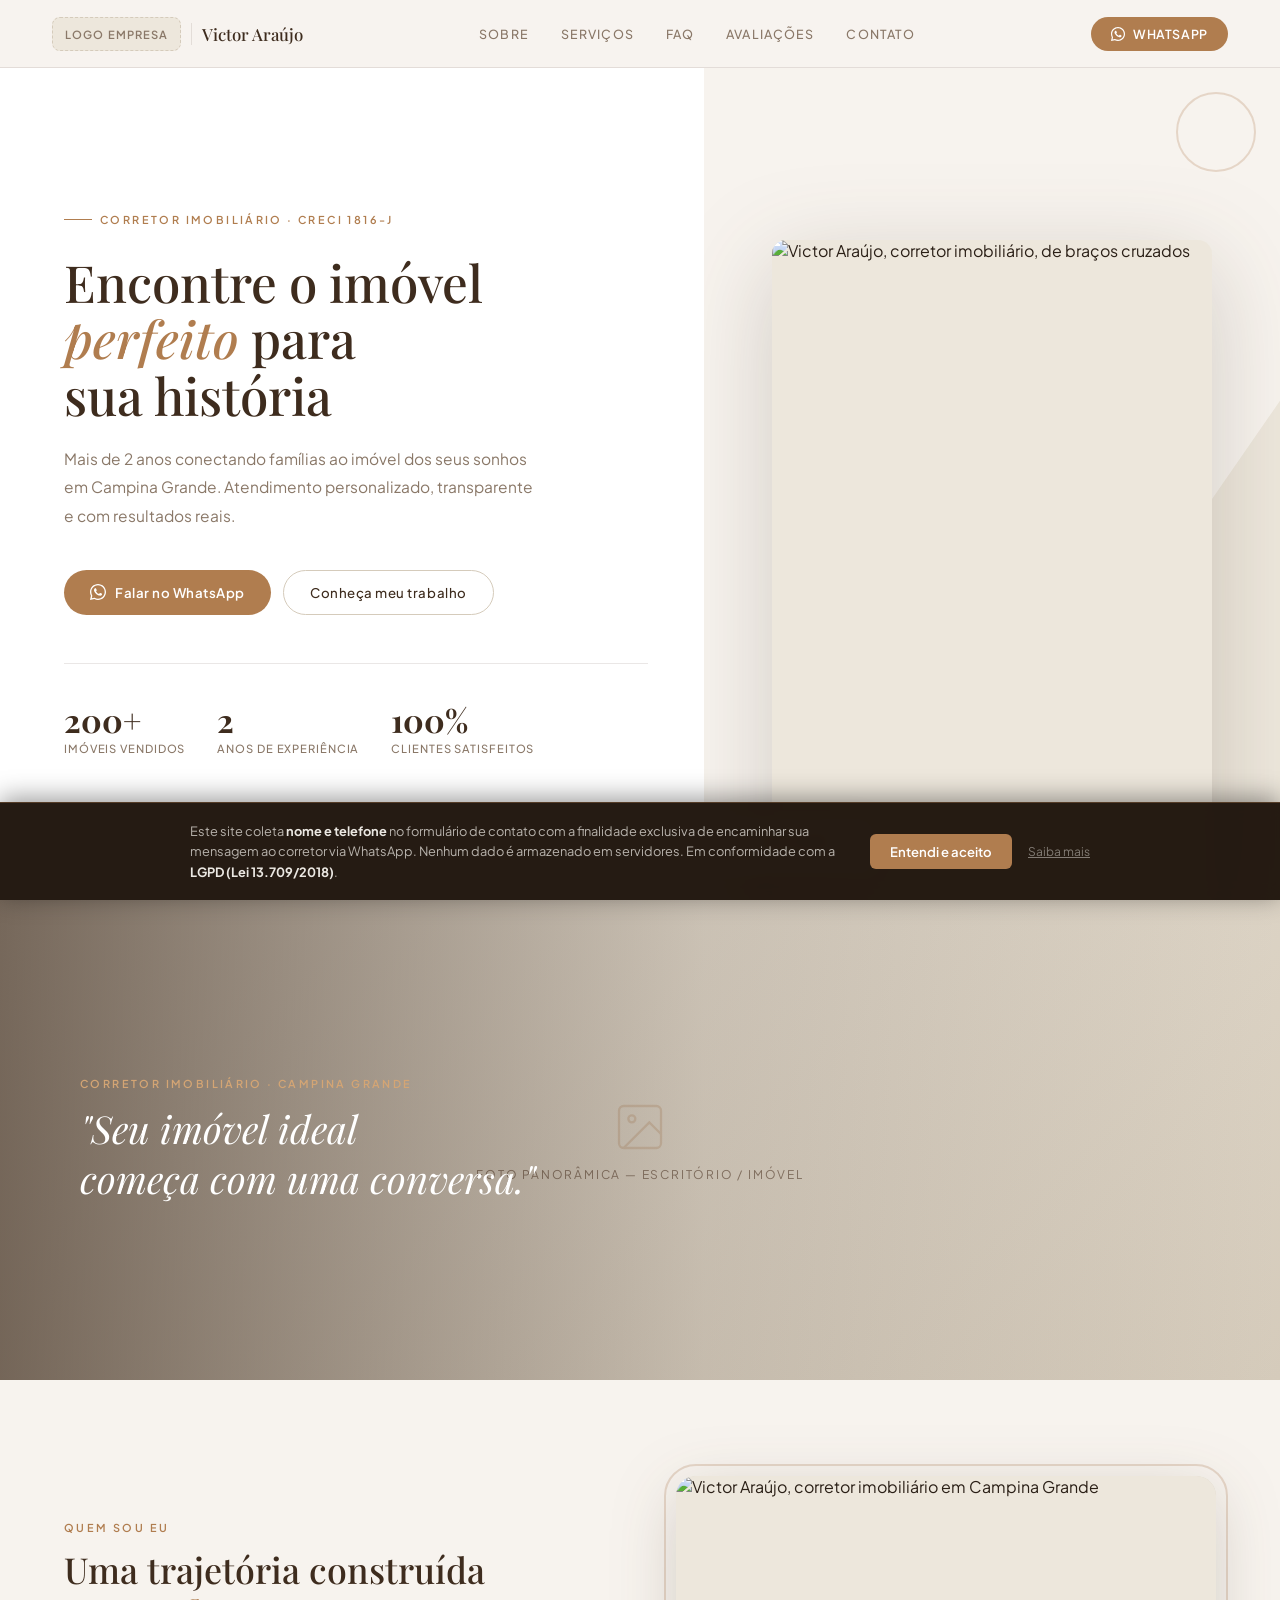
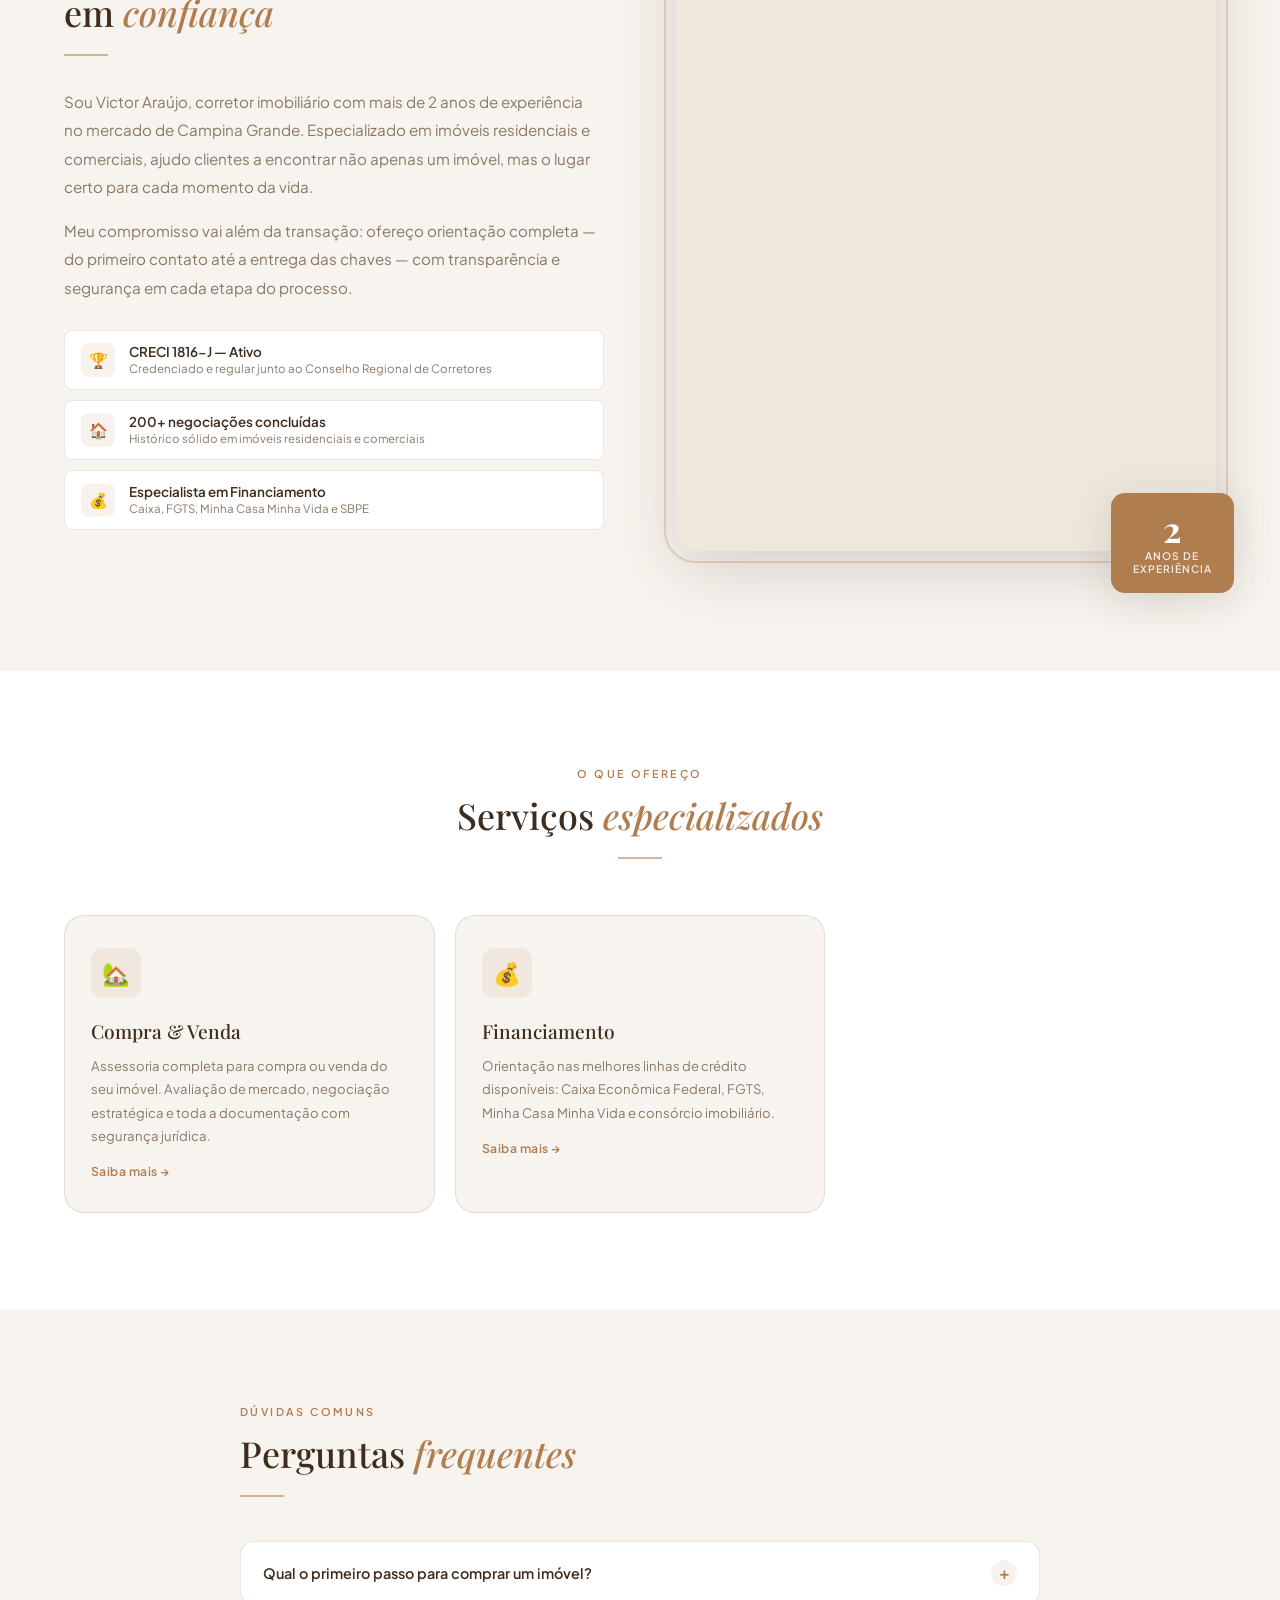
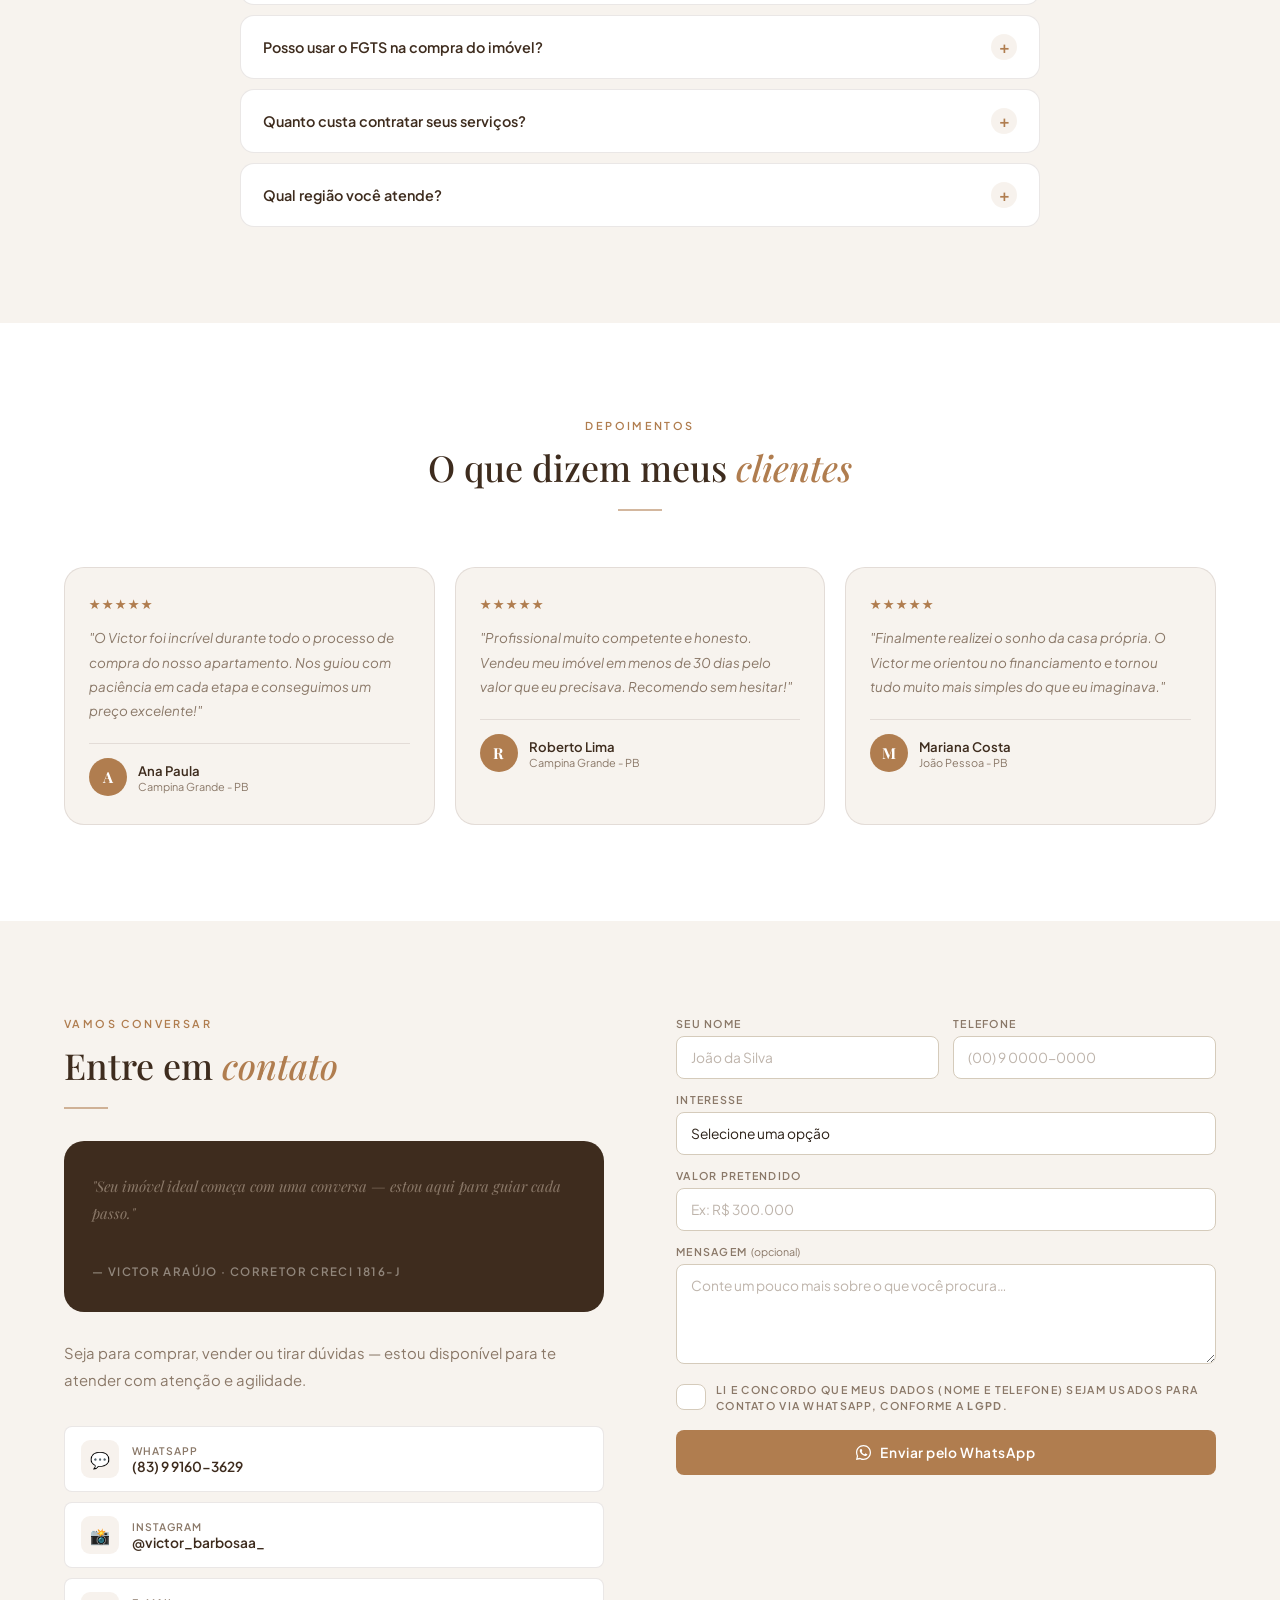
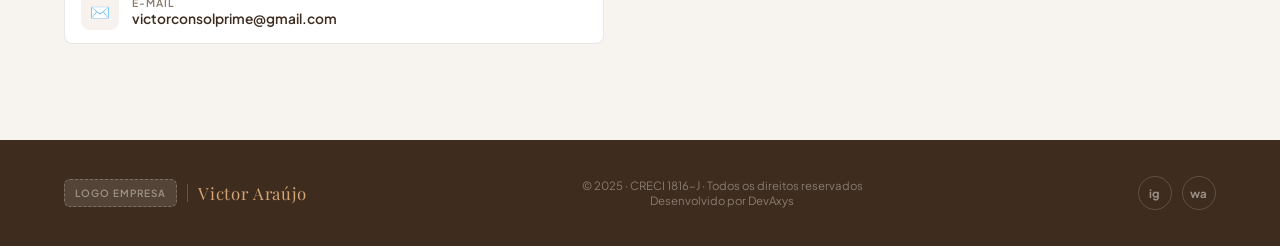
==== index.html @ 852c4cc7 "PortfolioFinal to Index Var with database created." ====
<!DOCTYPE html>
<html lang="pt-BR">


<head>
  <!-- ═══════════════════════════════════════════════════════════
       CONFIGURAÇÕES BÁSICAS DO DOCUMENTO
  ═══════════════════════════════════════════════════════════ -->

  <!-- Define o conjunto de caracteres como UTF-8 (suporte a acentos e caracteres especiais) -->
  <meta charset="UTF-8">

  <!-- Garante que o site se adapte ao tamanho da tela do dispositivo (responsividade mobile) -->
  <meta name="viewport" content="width=device-width, initial-scale=1.0">

  <!-- Compatibilidade com versões antigas do Internet Explorer -->
  <meta http-equiv="X-UA-Compatible" content="IE=edge">


  <!-- ═══════════════════════════════════════════════════════════
       SEO — METADADOS BÁSICOS
       Esses dados aparecem nos resultados de busca do Google
  ═══════════════════════════════════════════════════════════ -->

  <!-- Título da página que aparece na aba do navegador e no Google -->
  <title> Victor Araújo | Corretor Imobiliário e correspondente da CAIXA ECONÔMICA FEDERAL em Campina Grande - pb — CRECI-PB 1816-J</title>

  <!-- Descrição que aparece no Google abaixo do título — máx 160 caracteres -->
  <!-- PERSONALIZE: adapte com a cidade, especialidades e CRECI real -->
  <meta name="description" content="Victor Araújo, corretor imobiliário com anos de experiência em Campina Grande - PB. Especialista em compra, venda, e financiamento imobiliário. CRECI 1816-J. Atendimento via WhatsApp.">

  <!-- Palavras-chave secundárias (menor peso no Google moderno, mas ainda útil) -->
  <!-- PERSONALIZE: adicione o nome da cidade e especialidades reais -->
  <meta name="keywords" content="corretor imobiliário, imóveis em Campina Grande - PB, comprar imóvel, vender imóvel, financiamento imobiliário, CRECI-PB 1816-J, Victor Araújo corretor">

  <!-- Nome do autor/responsável pela página -->
  <meta name="author" content="Victor Araújo">

  <!-- Instrução para robôs de busca: indexar a página e seguir todos os links -->
  <!-- max-snippet, max-image-preview e max-video-preview permitem previews ricos no Google -->
  <meta name="robots" content="index, follow, max-snippet:-1, max-image-preview:large, max-video-preview:-1">

  <!-- Segurança: controla quais informações são enviadas no cabeçalho Referer -->
  <meta name="referrer" content="strict-origin-when-cross-origin">

  <!-- Cor da barra de endereço no Chrome Mobile (Android) -->
  <meta name="theme-color" content="#F7F3EE">

  <!-- URL canônica: evita conteúdo duplicado quando há múltiplas URLs para a mesma página -->
  <!-- PERSONALIZE: substitua pelo domínio real -->
  <link rel="canonical" href="https://victoraraujo.com.br/">


  <!-- ═══════════════════════════════════════════════════════════
       OPEN GRAPH — COMPARTILHAMENTO NO FACEBOOK / WHATSAPP
       Controla como o link aparece quando compartilhado nas redes sociais
  ═══════════════════════════════════════════════════════════ -->

  <!-- Tipo de conteúdo -->
  <meta property="og:type" content="website">
  <!-- URL oficial da página -->
  <meta property="og:url" content="https://victoraraujo.com.br/">
  <!-- Título exibido no preview de compartilhamento -->
  <meta property="og:title" content="Victor Araújo | Corretor Imobiliário — CRECI 1816-J">
  <!-- Descrição no preview de compartilhamento -->
  <meta property="og:description" content="Especialista em compra, venda e financiamento imobiliário em Campina Grande - PB. Atendimento personalizado e transparente.">
  <!-- Imagem exibida no preview — PERSONALIZE: crie uma imagem 1200×630px e suba no servidor -->
  <meta property="og:image" content="https://victoraraujo.com.br/og-image.jpg">
  <meta property="og:image:width" content="1200">
  <meta property="og:image:height" content="630">
  <!-- Idioma do conteúdo para o Facebook -->
  <meta property="og:locale" content="pt_BR">
  <!-- Nome do site (aparece no preview) -->
  <meta property="og:site_name" content="Victor Araújo Corretor">


  <!-- ═══════════════════════════════════════════════════════════
       TWITTER CARD — COMPARTILHAMENTO NO TWITTER/X
  ═══════════════════════════════════════════════════════════ -->

  <!-- summary_large_image = imagem grande no preview -->
  <meta name="twitter:card" content="summary_large_image">
  <meta name="twitter:title" content="Victor Araújo | Corretor Imobiliário">
  <meta name="twitter:description" content="Especialista em compra, venda e locação de imóveis em Campina Grande.">
  <meta name="twitter:image" content="https://victoraraujo.com.br/og-image.jpg">


  <!-- ═══════════════════════════════════════════════════════════
       SCHEMA.ORG — DADOS ESTRUTURADOS (JSON-LD)
       Permite que o Google entenda que esta é a página de um Corretor Imobiliário
       e exiba informações ricas nos resultados (estrelas, telefone, endereço)
       PERSONALIZE: atualize todos os campos com os dados reais
  ═══════════════════════════════════════════════════════════ -->
  <script type="application/ld+json">
  {
    "@context": "https://schema.org",
    "@type": "RealEstateAgent",
    "name": "Victor Araújo",
    "description": "Corretor imobiliário com anos de experiência em Campina Grande - PB, especializado em compra, venda, e financiamento.",
    "url": "https://victoraraujo.com.br",
    "telephone": "+55-83-99160-3629",
    "email": "victor@exemplo.com",
    "address": {
      "@type": "PostalAddress",
      "addressLocality": "Campina Grande",
      "addressRegion": "Paraíba",
      "addressCountry": "BR"
    },
    "sameAs": ["https://instagram.com/victoraraujo.corretor"],
    "hasCredential": {
      "@type": "EducationalOccupationalCredential",
      "credentialCategory": "license",
      "name": "CRECI 1816-J"
    },
    "aggregateRating": {
      "@type": "AggregateRating",
      "ratingValue": "4.9",
      "reviewCount": "87"
    }
  }
  </script>

  <!-- Schema de FAQ: cada pergunta/resposta pode aparecer diretamente nos resultados do Google -->
  <script type="application/ld+json">
  {
    "@context": "https://schema.org",
    "@type": "FAQPage",
    "mainEntity": [
      {
        "@type": "Question",
        "name": "Qual o primeiro passo para comprar um imóvel?",
        "acceptedAnswer": {
          "@type": "Answer",
          "text": "O primeiro passo é entender seu perfil financeiro e definir o valor que pode investir. Em seguida, agendamos uma conversa para mapear suas necessidades e iniciar a busca."
        }
      },
      {
        "@type": "Question",
        "name": "Posso usar o FGTS na compra do imóvel?",
        "acceptedAnswer": {
          "@type": "Answer",
          "text": "Sim! O FGTS pode ser usado para entrada, amortização do saldo devedor ou quitação, desde que atendidas as condições da Caixa Econômica Federal."
        }
      },
      {
        "@type": "Question",
        "name": "Quanto custa contratar um corretor de imóveis?",
        "acceptedAnswer": {
          "@type": "Answer",
          "text": "A comissão é regulamentada pelo CRECI e normalmente paga pelo vendedor. Para o comprador, a intermediação geralmente não gera custo adicional."
        }
      }
    ]
  }
  </script>


  <!-- ═══════════════════════════════════════════════════════════
       FONTES — CARREGAMENTO OTIMIZADO PARA PERFORMANCE
       Técnica: media="print" + onload evita bloquear a renderização
       (a página aparece antes mesmo da fonte terminar de carregar)
  ═══════════════════════════════════════════════════════════ -->

  <!-- Pré-conecta ao servidor do Google Fonts para reduzir latência DNS -->
  <link rel="preconnect" href="https://fonts.googleapis.com">
  <link rel="preconnect" href="https://fonts.gstatic.com" crossorigin>

  <!-- Pré-carrega o CSS das fontes (baixa em paralelo sem bloquear o render) -->
  <link rel="preload" as="style" href="https://fonts.googleapis.com/css2?family=Playfair+Display:ital,wght@0,500;0,700;1,500&family=Plus+Jakarta+Sans:wght@400;500;600&display=swap">

  <!-- Carrega a fonte de forma não-bloqueante:
       começa como media="print" (ignorada no render), e quando carrega muda para media="all" -->
  <link rel="stylesheet" href="https://fonts.googleapis.com/css2?family=Playfair+Display:ital,wght@0,500;0,700;1,500&family=Plus+Jakarta+Sans:wght@400;500;600&display=swap" media="print" onload="this.media='all'">

  <!-- Fallback para usuários sem JavaScript: carrega a fonte normalmente -->
  <noscript>
    <link rel="stylesheet" href="https://fonts.googleapis.com/css2?family=Playfair+Display:ital,wght@0,500;0,700;1,500&family=Plus+Jakarta+Sans:wght@400;500;600&display=swap">
  </noscript>

  <!-- Estilos do portfólio -->
  <link rel="stylesheet" href="Style.css">
</head>

<body>

  <!-- Link de acessibilidade invisível — aparece apenas ao navegar via teclado (Tab)
       Permite usuários com leitores de tela pular direto para o conteúdo -->
  <a class="skip-link" href="#main-content">Ir para o conteúdo principal</a>


  <!-- ══════════════════════════════════════════════════════════
       NAVEGAÇÃO PRINCIPAL FIXA
  ══════════════════════════════════════════════════════════ -->
  <nav role="navigation" aria-label="Navegação principal">

    <!-- Marca: logo da empresa + divisor + nome do corretor -->
    <div class="nav-brand">

      <!-- ── SLOT LOGO DA EMPRESA NA NAV ──
           COMO USAR: substitua o <span> abaixo por:
           <img class="nav-logo-empresa" src="logo-imobiliaria.png" alt="Nome da Imobiliária" width="120" height="34">
      -->
      <div class="nav-logo-empresa">
        <span class="nav-logo-placeholder" aria-label="Espaço para logo da imobiliária">Logo Empresa</span>
      </div>

      <!-- Divisor vertical entre logo e nome -->
      <div class="nav-divider" aria-hidden="true"></div>

      <!-- Nome do corretor na nav -->
      <span class="nav-nome" id="display-nome"></span>
    </div>

    <!-- Links de navegação (DIV em vez de nav para evitar nav aninhado — HTML inválido) -->
    <div class="nav-links" aria-label="Links de navegação">
      <a href="#sobre">Sobre</a>
      <a href="#servicos">Serviços</a>
      <a href="#faq">FAQ</a>
      <a href="#feedbacks">Avaliações</a>
      <a href="#contato">Contato</a>
    </div>

    <!-- Botão WhatsApp no canto direito
         target="_blank" abre em nova aba | rel="noopener noreferrer" previne vulnerabilidade de segurança
         PERSONALIZE: substitua o número pelo real no formato DDI+DDD+número -->
    <a href="https://wa.me/5583991603629?text=Olá%2C%20vim%20pelo%20site%20e%20gostaria%20de%20mais%20informações!"
       class="nav-cta" target="_blank" rel="noopener noreferrer"
       aria-label="Abrir WhatsApp para falar com Victor Araújo">
      <svg width="14" height="14" viewBox="0 0 24 24" fill="currentColor" aria-hidden="true">
        <path d="M17.472 14.382c-.297-.149-1.758-.867-2.03-.967-.273-.099-.471-.148-.67.15-.197.297-.767.966-.94 1.164-.173.199-.347.223-.644.075-.297-.15-1.255-.463-2.39-1.475-.883-.788-1.48-1.761-1.653-2.059-.173-.297-.018-.458.13-.606.134-.133.298-.347.446-.52.149-.174.198-.298.298-.497.099-.198.05-.371-.025-.52-.075-.149-.669-1.612-.916-2.207-.242-.579-.487-.5-.669-.51-.173-.008-.371-.01-.57-.01-.198 0-.52.074-.792.372-.272.297-1.04 1.016-1.04 2.479 0 1.462 1.065 2.875 1.213 3.074.149.198 2.096 3.2 5.077 4.487.709.306 1.262.489 1.694.625.712.227 1.36.195 1.871.118.571-.085 1.758-.719 2.006-1.413.248-.694.248-1.289.173-1.413-.074-.124-.272-.198-.57-.347z"/>
        <path d="M12 0C5.373 0 0 5.373 0 12c0 2.025.507 3.933 1.395 5.608L0 24l6.545-1.376C8.18 23.516 10.05 24 12 24c6.627 0 12-5.373 12-12S18.627 0 12 0zm0 22c-1.85 0-3.612-.478-5.153-1.32l-.37-.219-3.821.802.835-3.706-.24-.381C2.493 15.546 2 13.83 2 12 2 6.477 6.477 2 12 2s10 4.477 10 10-4.477 10-10 10z"/>
      </svg>
      WhatsApp
    </a>

    <!-- Botão hambúrguer — aria-expanded indica ao leitor de tela se o menu está aberto -->
    <button class="hamburger" onclick="toggleMenu()" aria-expanded="false" aria-controls="mobileMenu" aria-label="Abrir menu">
      <span></span>
      <span></span>
      <span></span>
    </button>
  </nav>


  <!-- ══════════════════════════════════════════════════════════
       MENU MOBILE (OVERLAY)
       role="dialog" e aria-modal informam leitores de tela que é um modal
  ══════════════════════════════════════════════════════════ -->
  <div class="mob-menu" id="mobileMenu" role="dialog" aria-modal="true" aria-label="Menu de navegação">
    <!-- Botão fechar (×) no canto superior direito -->
    <button class="mob-close" onclick="toggleMenu()" aria-label="Fechar menu">✕</button>

    <!-- Links — onclick fecha o menu ao navegar para uma seção -->
    <a href="#sobre"     onclick="toggleMenu()">Sobre</a>
    <a href="#servicos"  onclick="toggleMenu()">Serviços</a>
    <a href="#faq"       onclick="toggleMenu()">FAQ</a>
    <a href="#feedbacks" onclick="toggleMenu()">Avaliações</a>
    <a href="#contato"   onclick="toggleMenu()">Contato</a>

    <!-- CTA WhatsApp no menu mobile -->
    <a href="https://wa.me/+558399160-3629" class="btn-primary mob-cta"
       target="_blank" rel="noopener noreferrer" onclick="toggleMenu()">
      Falar no WhatsApp
    </a>
  </div>


  <!-- ══════════════════════════════════════════════════════════
       CONTEÚDO PRINCIPAL
       id="main-content" é o destino do skip-link de acessibilidade
  ══════════════════════════════════════════════════════════ -->
  <main id="main-content">


    <!-- ═══════════════════════════════════════════════════════
         HERO — PRIMEIRA DOBRA
         Primeira coisa que o visitante vê ao acessar o site
    ═══════════════════════════════════════════════════════ -->
    <section id="hero" aria-label="Apresentação">

      <!-- Coluna esquerda: conteúdo textual + CTAs + estatísticas -->
      <div class="hero-left">
        <!-- Tag de credencial acima do título -->
        <span class="hero-eyebrow" id="display-eyebrow"></span>

        <!-- H1: deve existir apenas uma vez por página — fundamental para SEO -->
        <h1 class="hero-title">
          Encontre o imóvel<br>
          <em>perfeito</em> para<br>
          sua história
        </h1>

        <!-- Descrição resumida — PERSONALIZE com a cidade real -->
        <p class="hero-desc">
          Mais de 2 anos conectando famílias ao imóvel dos seus sonhos em Campina Grande.
          Atendimento personalizado, transparente e com resultados reais.
        </p>

        <!-- Dois botões: primário (WhatsApp) e secundário (rolar para Sobre) -->
        <div class="hero-ctas">
          <!-- Botão principal: abre WhatsApp com mensagem pré-preenchida
               O texto da mensagem está URL-encoded (espaços viram %20, etc.) -->
          <a href="https://wa.me/5583991603629?text=Olá%2C%20vim%20pelo%20site%20e%20gostaria%20de%20mais%20informações!"
             class="btn-primary" target="_blank" rel="noopener noreferrer"
             aria-label="Falar com Victor Araújo pelo WhatsApp">
            <svg width="16" height="16" viewBox="0 0 24 24" fill="currentColor" aria-hidden="true">
              <path d="M17.472 14.382c-.297-.149-1.758-.867-2.03-.967-.273-.099-.471-.148-.67.15-.197.297-.767.966-.94 1.164-.173.199-.347.223-.644.075-.297-.15-1.255-.463-2.39-1.475-.883-.788-1.48-1.761-1.653-2.059-.173-.297-.018-.458.13-.606.134-.133.298-.347.446-.52.149-.174.198-.298.298-.497.099-.198.05-.371-.025-.52-.075-.149-.669-1.612-.916-2.207-.242-.579-.487-.5-.669-.51-.173-.008-.371-.01-.57-.01-.198 0-.52.074-.792.372-.272.297-1.04 1.016-1.04 2.479 0 1.462 1.065 2.875 1.213 3.074.149.198 2.096 3.2 5.077 4.487.709.306 1.262.489 1.694.625.712.227 1.36.195 1.871.118.571-.085 1.758-.719 2.006-1.413.248-.694.248-1.289.173-1.413-.074-.124-.272-.198-.57-.347z"/>
              <path d="M12 0C5.373 0 0 5.373 0 12c0 2.025.507 3.933 1.395 5.608L0 24l6.545-1.376C8.18 23.516 10.05 24 12 24c6.627 0 12-5.373 12-12S18.627 0 12 0zm0 22c-1.85 0-3.612-.478-5.153-1.32l-.37-.219-3.821.802.835-3.706-.24-.381C2.493 15.546 2 13.83 2 12 2 6.477 6.477 2 12 2s10 4.477 10 10-4.477 10-10 10z"/>
            </svg>
            Falar no WhatsApp
          </a>
          <!-- Botão secundário: ancora para a seção #sobre -->
          <a href="#sobre" class="btn-ghost">Conheça meu trabalho</a>
        </div>

        <!-- Estatísticas em destaque -->
        <div class="hero-stats" aria-label="Estatísticas">
          <div>
            <div class="stat-num">200<span aria-hidden="true">+</span></div>
            <div class="stat-lbl">Imóveis vendidos</div>
          </div>
          <div>
            <div class="stat-num">2</div>
            <div class="stat-lbl">Anos de experiência</div>
          </div>
          <div>
            <div class="stat-num">100%</div>
            <div class="stat-lbl">Clientes satisfeitos</div>
          </div>
        </div>
      </div>

      <!-- Coluna direita: foto do corretor como elemento visual
           aria-hidden pois é decorativa — conteúdo já está no texto -->
      <div class="hero-right" aria-hidden="true">
        <div class="hero-photo-wrap">
          <!-- ── FOTO 2 — PNG do corretor ──
               Substitua src pelo arquivo real (PNG fundo transparente, 600×900px)
               loading="eager" + fetchpriority="high" = carrega imediatamente (é o LCP da página) -->
          <img
            class="foto-hero"
            src="foto-corretor-hero.png"
            alt="Victor Araújo, corretor imobiliário, de braços cruzados"
            width="440" height="660"
            loading="eager"
            fetchpriority="high"
            decoding="async"
            onerror="this.style.background='var(--sand-mid)';this.removeAttribute('src')"
          >
        </div>
        <!-- Badge CRECI flutuante sobre a foto -->
        <div class="badge-creci" aria-label="CRECI ativo">
          <div class="badge-dot" aria-hidden="true"></div>
          <div>
            <div class="badge-label" id="display-badge-nome"></div>
            <div class="badge-sub" id="display-badge-creci"></div>
          </div>
        </div>
      </div>
    </section>


    <!-- ═══════════════════════════════════════════════════════
         BANNER FULL-WIDTH — FOTO 1
         Imagem panorâmica do escritório/imóvel que vai de ponta a ponta
         PERSONALIZE: substitua src pelo arquivo real (1600×480px JPG)
    ═══════════════════════════════════════════════════════ -->
    <div id="banner-full" role="img" aria-label="Ambiente de trabalho de Victor Araújo">
      <img
        class="banner-img"
        src="banner-escritorio.jpg"
        alt="Escritório e imóveis atendidos por Victor Araújo em Campina Grande"
        width="1600" height="480"
        loading="eager"
        fetchpriority="high"
        decoding="async"
        onerror="this.style.display='none'; this.parentElement.querySelector('.banner-placeholder').style.display='flex';"
      >
      <!-- Placeholder: visível quando a imagem não carrega (onerror) -->
      <div class="banner-placeholder" style="display:none;" aria-hidden="true">
        <svg width="56" height="56" viewBox="0 0 24 24" fill="none" stroke="#B07D4F" stroke-width="1">
          <rect x="3" y="3" width="18" height="18" rx="2"/>
          <circle cx="8.5" cy="8.5" r="1.5"/>
          <path d="M21 15l-5-5L5 21"/>
        </svg>
        <span>Foto panorâmica — escritório / imóvel</span>
      </div>
      <!-- Overlay com texto sobre a imagem -->
      <div class="banner-overlay" aria-hidden="true">
        <span class="banner-tag">Corretor Imobiliário · Campina Grande</span>
        <p class="banner-quote">"Seu imóvel ideal<br>começa com uma conversa."</p>
      </div>
    </div>


    <!-- ═══════════════════════════════════════════════════════
         SOBRE MIM
         aria-labelledby="sobre-titulo" associa a section ao seu H2 para leitores de tela
    ═══════════════════════════════════════════════════════ -->
    <section id="sobre" aria-labelledby="sobre-titulo">

      <!-- Coluna esquerda: texto + credenciais -->
      <div class="sobre-text fade-in">
        <span class="section-eyebrow">Quem sou eu</span>
        <h2 class="section-title" id="sobre-titulo">
          Uma trajetória construída<br>em <em>confiança</em>
        </h2>
        <div class="accent-bar" aria-hidden="true"></div>

        <!-- Texto biográfico — PERSONALIZE com cidade e especialidades reais -->
        <p>
          Sou Victor Araújo, corretor imobiliário com mais de 2 anos de experiência no mercado de Campina Grande.
          Especializado em imóveis residenciais e comerciais, ajudo clientes a encontrar não apenas um imóvel,
          mas o lugar certo para cada momento da vida.
        </p>
        <p>
          Meu compromisso vai além da transação: ofereço orientação completa — do primeiro contato até
          a entrega das chaves — com transparência e segurança em cada etapa do processo.
        </p>

        <!-- Lista de credenciais com ícone + nome + descrição -->
        <ul class="creds" aria-label="Credenciais e diferenciais">
          <li class="cred-row">
            <div class="cred-ic" aria-hidden="true">🏆</div>
            <div>
              <div class="cred-name" id="display-cred-creci"></div>
              <div class="cred-desc">Credenciado e regular junto ao Conselho Regional de Corretores</div>
            </div>
          </li>
          <li class="cred-row">
            <div class="cred-ic" aria-hidden="true">🏠</div>
            <div>
              <div class="cred-name">200+ negociações concluídas</div>
              <div class="cred-desc">Histórico sólido em imóveis residenciais e comerciais</div>
            </div>
          </li>
          <li class="cred-row">
            <div class="cred-ic" aria-hidden="true">💰</div>
            <div>
              <div class="cred-name">Especialista em Financiamento</div>
              <div class="cred-desc">Caixa, FGTS, Minha Casa Minha Vida e SBPE</div>
            </div>
          </li>
        </ul>
      </div>

      <!-- Coluna direita: foto do corretor sobre fundo decorativo -->
      <div class="sobre-visual fade-in" aria-hidden="true">
        <div class="sobre-photo-frame">
          <!-- ── FOTO 3 — PNG do corretor de braços cruzados ou apontando ──
               Substitua src pelo arquivo real (PNG fundo transparente, 600×750px)
               loading="lazy" posterga o carregamento (elemento abaixo do fold) -->
          <img
            class="foto-sobre"
            src="foto-corretor-sobre.png"
            alt="Victor Araújo, corretor imobiliário em Campina Grande"
            width="600" height="750"
            loading="lazy"
            decoding="async"
            onerror="this.style.background='var(--sand-mid)';this.removeAttribute('src')"
          >
        </div>
        <!-- Card dourado flutuante no canto inferior direito -->
        <div class="exp-card" aria-label="2 anos de experiência">
          <div class="exp-num">2</div>
          <div class="exp-lbl">anos de<br>experiência</div>
        </div>
      </div>
    </section>


    <!-- ═══════════════════════════════════════════════════════
         SERVIÇOS
    ═══════════════════════════════════════════════════════ -->
    <section id="servicos" aria-labelledby="servicos-titulo">
      <div class="section-header fade-in">
        <span class="section-eyebrow">O que ofereço</span>
        <h2 class="section-title" id="servicos-titulo">Serviços <em>especializados</em></h2>
        <div class="accent-bar"></div>
      </div>

      <!-- article é o elemento semântico correto para conteúdo autônomo como um card -->
      <div class="services-grid">
        <article class="service-card fade-in">
          <div class="svc-icon" aria-hidden="true">🏡</div>
          <h3 class="svc-name">Compra &amp; Venda</h3><!-- &amp; é o escape correto para & em HTML -->
          <p class="svc-desc">Assessoria completa para compra ou venda do seu imóvel. Avaliação de mercado, negociação estratégica e toda a documentação com segurança jurídica.</p>
          <a href="#contato" class="svc-link" aria-label="Saiba mais sobre compra e venda de imóveis">Saiba mais →</a>
        </article>
        <article class="service-card fade-in">
          <div class="svc-icon" aria-hidden="true">💰</div>
          <h3 class="svc-name">Financiamento</h3>
          <p class="svc-desc">Orientação nas melhores linhas de crédito disponíveis: Caixa Econômica Federal, FGTS, Minha Casa Minha Vida e consórcio imobiliário.</p>
          <a href="#contato" class="svc-link" aria-label="Saiba mais sobre financiamento imobiliário">Saiba mais →</a>
        </article>
      </div>
    </section>


    <!-- ═══════════════════════════════════════════════════════
         FAQ — PERGUNTAS FREQUENTES
         As perguntas também estão no Schema.org JSON-LD no <head>
         para aparecerem diretamente nos resultados do Google
    ═══════════════════════════════════════════════════════ -->
    <section id="faq" aria-labelledby="faq-titulo">
      <div class="faq-inner">
        <div class="fade-in" style="margin-bottom:44px;">
          <span class="section-eyebrow">Dúvidas comuns</span>
          <h2 class="section-title" id="faq-titulo">Perguntas <em>frequentes</em></h2>
          <div class="accent-bar"></div>
        </div>

        <div class="faq-list fade-in" role="list">

          <!-- Cada item FAQ: botão clicável (pergunta) + div oculta (resposta)
               onclick passa o elemento pai para toggleFaq() no JS -->
          <div class="faq-item" role="listitem">
            <button class="faq-q" onclick="toggleFaq(this.parentElement)" aria-expanded="false">
              Qual o primeiro passo para comprar um imóvel?
              <span class="faq-icon" aria-hidden="true">+</span>
            </button>
            <div class="faq-a" role="region">
              O primeiro passo é entender seu perfil financeiro e definir o valor que pode investir.
              Em seguida, agendamos uma conversa para mapear suas necessidades e iniciar a busca pelo imóvel ideal.
            </div>
          </div>

          <div class="faq-item" role="listitem">
            <button class="faq-q" onclick="toggleFaq(this.parentElement)" aria-expanded="false">
              Posso usar o FGTS na compra do imóvel?
              <span class="faq-icon" aria-hidden="true">+</span>
            </button>
            <div class="faq-a" role="region">
              Sim! O FGTS pode ser utilizado para entrada, amortizar o saldo devedor ou quitar o financiamento,
              desde que atendidas as condições da Caixa Econômica Federal. Oriento você em cada etapa desse processo.
            </div>
          </div>

          <div class="faq-item" role="listitem">
            <button class="faq-q" onclick="toggleFaq(this.parentElement)" aria-expanded="false">
              Quanto custa contratar seus serviços?
              <span class="faq-icon" aria-hidden="true">+</span>
            </button>
            <div class="faq-a" role="region">
              A comissão do corretor é regulamentada pelo CRECI e normalmente é paga pelo vendedor.
              Para o comprador, o serviço de intermediação geralmente não gera custo adicional.
            </div>
          </div>

          <div class="faq-item" role="listitem">
            <button class="faq-q" onclick="toggleFaq(this.parentElement)" aria-expanded="false">
              Qual região você atende?
              <span class="faq-icon" aria-hidden="true">+</span>
            </button>
            <div class="faq-a" role="region">
              Atuo principalmente em Campina Grande e região. Entre em contato e me conte onde está
              buscando seu imóvel — será um prazer te orientar!
            </div>
          </div>

        </div>
      </div>
    </section>


    <!-- ═══════════════════════════════════════════════════════
         FEEDBACKS / DEPOIMENTOS
    ═══════════════════════════════════════════════════════ -->
    <section id="feedbacks" aria-labelledby="feedbacks-titulo">
      <div class="section-header fade-in">
        <span class="section-eyebrow">Depoimentos</span>
        <h2 class="section-title" id="feedbacks-titulo">O que dizem meus <em>clientes</em></h2>
        <div class="accent-bar"></div>
      </div>

      <div class="testimonials" aria-label="Avaliações de clientes">
        <!-- blockquote é o elemento semântico correto para citações -->
        <article class="t-card fade-in">
          <div class="t-stars" aria-label="5 estrelas">★★★★★</div>
          <blockquote class="t-text">"O Victor foi incrível durante todo o processo de compra do nosso apartamento. Nos guiou com paciência em cada etapa e conseguimos um preço excelente!"</blockquote>
          <div class="t-author">
            <div class="t-avatar" aria-hidden="true">A</div><!-- inicial do nome -->
            <div><div class="t-name">Ana Paula</div><div class="t-loc">Campina Grande - PB</div></div>
          </div>
        </article>

        <article class="t-card fade-in">
          <div class="t-stars" aria-label="5 estrelas">★★★★★</div>
          <blockquote class="t-text">"Profissional muito competente e honesto. Vendeu meu imóvel em menos de 30 dias pelo valor que eu precisava. Recomendo sem hesitar!"</blockquote>
          <div class="t-author">
            <div class="t-avatar" aria-hidden="true">R</div>
            <div><div class="t-name">Roberto Lima</div><div class="t-loc">Campina Grande - PB</div></div>
          </div>
        </article>

        <article class="t-card fade-in">
          <div class="t-stars" aria-label="5 estrelas">★★★★★</div>
          <blockquote class="t-text">"Finalmente realizei o sonho da casa própria. O Victor me orientou no financiamento e tornou tudo muito mais simples do que eu imaginava."</blockquote>
          <div class="t-author">
            <div class="t-avatar" aria-hidden="true">M</div>
            <div><div class="t-name">Mariana Costa</div><div class="t-loc">João Pessoa - PB</div></div>
          </div>
        </article>
      </div>
    </section>


    <!-- ═══════════════════════════════════════════════════════
         CONTATO
         Grid de 2 colunas:
         - Esquerda: citação + canais diretos (WhatsApp, Instagram, E-mail)
         - Direita: formulário que monta mensagem e redireciona para o WhatsApp
    ═══════════════════════════════════════════════════════ -->
    <section id="contato" aria-labelledby="contato-titulo">
      <div class="contato-grid">

        <!-- Coluna esquerda: info e canais -->
        <div class="contact-info">
          <span class="section-eyebrow">Vamos conversar</span>
          <h2 class="section-title" id="contato-titulo">Entre em <em>contato</em></h2>
          <div class="accent-bar"></div>

          <!-- Card escuro com citação -->
          <div class="contact-callout" aria-hidden="true">
            <p class="contact-callout-quote">"Seu imóvel ideal começa com uma conversa — estou aqui para guiar cada passo."</p>
            <span class="contact-callout-name" id="display-callout-nome"></span>
          </div>

          <p>Seja para comprar, vender ou tirar dúvidas — estou disponível para te atender com atenção e agilidade.</p>

          <!-- Canais de contato como DIV (não nav) para evitar conflito com a nav principal -->
          <div class="channels" aria-label="Canais de contato">

            <!-- PERSONALIZE: substitua o número pelo real no formato DDI+DDD+número -->
            <a href="https://wa.me/5583991603629?text=Olá%2C%20vim%20pelo%20site!" class="ch-item"
               target="_blank" rel="noopener noreferrer" aria-label="Falar pelo WhatsApp">
              <div class="ch-ic" aria-hidden="true">💬</div>
              <div>
                <div class="ch-lbl">WhatsApp</div>
                <div class="ch-val" id="display-tel"></div>
              </div>
            </a>

            <a id="link-instagram" class="ch-item"
               target="_blank" rel="noopener noreferrer" aria-label="Ver perfil no Instagram">
              <div class="ch-ic" aria-hidden="true">📸</div>
              <div>
                <div class="ch-lbl">Instagram</div>
                <div class="ch-val" id="display-ig"></div>
              </div>
            </a>

            <a id="link-email" class="ch-item" aria-label="Enviar e-mail">
              <div class="ch-ic" aria-hidden="true">✉️</div>
              <div>
                <div class="ch-lbl">E-mail</div>
                <div class="ch-val" id="display-email"></div>
              </div>
            </a>
          </div>
        </div>

        <!-- Coluna direita: formulário de contato
             Ao enviar, os dados são montados em uma mensagem e enviados pelo WhatsApp
             (não usa backend — tudo é feito no JS via link wa.me) -->
        <div class="form" role="form" aria-label="Formulário de contato">

          <!-- Linha com dois campos lado a lado: nome + telefone -->
          <div class="form-row">
            <div class="fg">
              <!-- for="f-nome" conecta o label ao input (clique no label foca o campo) -->
              <label for="f-nome">Seu nome</label>
              <!-- autocomplete="name" ajuda o navegador a preencher automaticamente -->
              <input id="f-nome" type="text" name="nome" placeholder="João da Silva" autocomplete="name" required>
            </div>
            <div class="fg">
              <label for="f-tel">Telefone</label>
              <!-- type="tel" exibe teclado numérico no mobile -->
              <input id="f-tel" type="tel" name="telefone" placeholder="(00) 9 0000-0000" autocomplete="tel" required>
            </div>
          </div>

          <!-- Select de tipo de interesse -->
          <div class="fg">
            <label for="f-interesse">Interesse</label>
            <select id="f-interesse" name="interesse" required>
              <option value="" disabled selected>Selecione uma opção</option>
              <option value="comprar">Comprar imóvel</option>
              <option value="vender">Vender imóvel</option>
              <option value="financiamento">Financiamento</option>
              <option value="outro">Outro</option>
            </select>
          </div>

          <!-- Campo de valor pretendido -->
          <div class="fg">
            <label for="f-valor">Valor pretendido</label>
            <!-- inputmode="numeric" abre teclado numérico sem mudar o comportamento do campo -->
            <input id="f-valor" type="text" name="valor" placeholder="Ex: R$ 300.000" inputmode="numeric">
          </div>

          <!-- Textarea de mensagem (campo opcional) -->
          <div class="fg">
            <label for="f-msg">
              Mensagem
              <span style="font-weight:400;text-transform:none;letter-spacing:0;">(opcional)</span>
            </label>
            <textarea id="f-msg" name="mensagem" placeholder="Conte um pouco mais sobre o que você procura…"></textarea>
          </div>

          <!-- Consentimento LGPD — obrigatório antes do envio -->
          <div class="fg lgpd-check-wrap">
            <label class="lgpd-check-label">
              <input type="checkbox" id="f-lgpd" name="lgpd">
              <span>Li e concordo que meus dados (nome e telefone) sejam usados para contato via WhatsApp, conforme a <strong>LGPD</strong>.</span>
            </label>
          </div>

          <!-- Botão de envio: chama sendWhatsApp() no JS
               type="button" evita comportamento padrão de submit de form -->
          <button class="btn-primary btn-submit" type="button" onclick="sendWhatsApp()"
                  aria-label="Enviar dados pelo WhatsApp">
            <svg width="15" height="15" viewBox="0 0 24 24" fill="currentColor" aria-hidden="true">
              <path d="M17.472 14.382c-.297-.149-1.758-.867-2.03-.967-.273-.099-.471-.148-.67.15-.197.297-.767.966-.94 1.164-.173.199-.347.223-.644.075-.297-.15-1.255-.463-2.39-1.475-.883-.788-1.48-1.761-1.653-2.059-.173-.297-.018-.458.13-.606.134-.133.298-.347.446-.52.149-.174.198-.298.298-.497.099-.198.05-.371-.025-.52-.075-.149-.669-1.612-.916-2.207-.242-.579-.487-.5-.669-.51-.173-.008-.371-.01-.57-.01-.198 0-.52.074-.792.372-.272.297-1.04 1.016-1.04 2.479 0 1.462 1.065 2.875 1.213 3.074.149.198 2.096 3.2 5.077 4.487.709.306 1.262.489 1.694.625.712.227 1.36.195 1.871.118.571-.085 1.758-.719 2.006-1.413.248-.694.248-1.289.173-1.413-.074-.124-.272-.198-.57-.347z"/>
              <path d="M12 0C5.373 0 0 5.373 0 12c0 2.025.507 3.933 1.395 5.608L0 24l6.545-1.376C8.18 23.516 10.05 24 12 24c6.627 0 12-5.373 12-12S18.627 0 12 0zm0 22c-1.85 0-3.612-.478-5.153-1.32l-.37-.219-3.821.802.835-3.706-.24-.381C2.493 15.546 2 13.83 2 12 2 6.477 6.477 2 12 2s10 4.477 10 10-4.477 10-10 10z"/>
            </svg>
            Enviar pelo WhatsApp
          </button>
        </div>

      </div><!-- /contato-grid -->
    </section>

  </main>


  <!-- ══════════════════════════════════════════════════════════
       RODAPÉ
       role="contentinfo" é o landmark ARIA semântico para rodapé
  ══════════════════════════════════════════════════════════ -->
  <footer role="contentinfo">
    <div class="footer-brand">
      <!-- ── SLOT LOGO DA EMPRESA NO FOOTER ──
           COMO USAR: substitua o <span> por:
           <img class="footer-logo-slot" src="logo-white.png" alt="Imobiliária" height="28"> -->
      <span class="footer-logo-slot" aria-label="Espaço para logo">Logo Empresa</span>
      <div class="footer-div" aria-hidden="true"></div>
      <span class="footer-name" id="display-footer-nome"></span>
    </div>

    <!-- Copyright — PERSONALIZE: atualize o ano conforme necessário -->
    <div>
      <p class="footer-copy" id="display-footer-creci"></p>
      <p class="footer-copy" style="text-align:center;">Desenvolvido por <a href="https://www.instagram.com/dev_axys" target="_blank" rel="noopener noreferrer">DevAxys</a></p>
    </div>

    <!-- Links para redes sociais -->
    <div class="footer-social" aria-label="Redes sociais">
      <!-- PERSONALIZE: substitua pelos perfis reais -->
      <a href="https://instagram.com/victor_barbosaa_" class="soc"
         target="_blank" rel="noopener noreferrer" aria-label="Instagram de Victor Araújo">ig</a>
      <a href="https://wa.me/5583991603629" class="soc"
         target="_blank" rel="noopener noreferrer" aria-label="WhatsApp de Victor Araújo">wa</a>
    </div>
  </footer>

  <!-- ══ BANNER LGPD / PRIVACIDADE ══════════════════════════════
       Exibido na primeira visita. Consent salvo em localStorage.
  ═══════════════════════════════════════════════════════════ -->
  <div id="lgpd-banner" class="lgpd-banner" role="dialog" aria-label="Aviso de privacidade" hidden>
    <div class="lgpd-content">
      <p class="lgpd-text">
        Este site coleta <strong>nome e telefone</strong> no formulário de contato com a finalidade
        exclusiva de encaminhar sua mensagem ao corretor via WhatsApp. Nenhum dado é armazenado em
        servidores. Em conformidade com a <strong>LGPD (Lei 13.709/2018)</strong>.
      </p>
      <div class="lgpd-actions">
        <button class="lgpd-accept" onclick="aceitarLGPD()" aria-label="Aceitar e fechar aviso">Entendi e aceito</button>
        <a href="https://www.gov.br/anpd/pt-br" target="_blank" rel="noopener noreferrer" class="lgpd-link">Saiba mais</a>
      </div>
    </div>
  </div>

  <!-- Scripts do portfólio -->
  <script src="Scripts.js"></script>
</body>
</html>
---- Style.css ----
/* ════════════════════════════════════════════════════════════
       VARIÁVEIS CSS GLOBAIS (:root)
       Paleta de cores, sombras e border-radius do site.
       Para mudar uma cor, basta alterar aqui — reflete em todo o site.
    ════════════════════════════════════════════════════════════ */
    :root {
      /* Tons de areia/bege — fundo principal e superfícies */
      --sand:       #F7F3EE; /* fundo mais claro (background geral) */
      --sand-mid:   #EDE7DC; /* fundo médio (seções alternadas) */
      --sand-dark:  #D5CBBB; /* bordas, divisores e inputs */

      /* Marrom — texto e elementos estruturais */
      --brown:      #3E2C1E; /* marrom escuro (títulos, footer, botão hover) */
      --brown-mid:  #6B5040; /* marrom médio (reservado para uso futuro) */

      /* Dourado/terracota — cor de acento (botões, destaques, ícones) */
      --accent:     #B07D4F; /* dourado principal */
      --accent-lt:  #D4A574; /* dourado claro (hover, texto sobre fundos escuros) */

      /* Utilitários */
      --white:      #FFFFFF;
      --text:       #2A1F16; /* cor principal de texto corrido */
      --muted:      #8A7868; /* texto secundário, placeholders, descrições */
      --border:     rgba(62,44,30,.11); /* borda sutil para cards e divisores */

      /* Sombras padronizadas */
      --shadow-sm:  0 2px 16px rgba(62,44,30,.08);  /* sombra leve (hover de cards) */
      --shadow-md:  0 8px 40px rgba(62,44,30,.13);  /* sombra média (elementos flutuantes) */

      /* Border-radius padronizados */
      --r-sm:  8px;  /* pequeno — inputs, badges, botões menores */
      --r-md: 14px;  /* médio — cards, modais, callouts */
      --r-lg: 20px;  /* grande — frames de foto, cards de serviço */
    }


    /* ════════════════════════════════════════════════════════════
       RESET E ESTILOS BASE
       Remove margens/paddings padrão do navegador e define comportamentos globais
    ════════════════════════════════════════════════════════════ */

    /* box-sizing: border-box — padding e border não aumentam o tamanho total do elemento */
    *, *::before, *::after { box-sizing: border-box; margin: 0; padding: 0; }

    /* scroll-behavior: smooth — rolagem suave ao clicar em âncoras (#sobre, #contato etc.)
       overflow-x: hidden — impede scroll horizontal indesejado
       font-size: 16px — base para cálculos rem */
    html { scroll-behavior: smooth; font-size: 16px; overflow-x: hidden; }

    body {
      font-family: 'Plus Jakarta Sans', sans-serif; /* fonte principal do site */
      background: var(--sand);  /* fundo bege claro */
      color: var(--text);       /* texto marrom escuro */
      -webkit-font-smoothing: antialiased; /* suaviza fontes no macOS/iOS */
    }

    /* Imagens nunca ultrapassam o container | height: auto evita distorção */
    img { display: block; max-width: 100%; height: auto; }

    /* Remove sublinhado e herda cor do pai em todos os links */
    a { color: inherit; text-decoration: none; }

    /* Remove bolinhas de listas não-ordenadas */
    ul { list-style: none; }

    /* Botões herdam a fonte do body (por padrão navegadores usam fonte do sistema) */
    button { font-family: inherit; cursor: pointer; }


    /* ════════════════════════════════════════════════════════════
       SKIP LINK — ACESSIBILIDADE
       Link invisível que aparece apenas ao navegar via teclado (Tab).
       Permite pular direto para o conteúdo, ignorando a navegação.
    ════════════════════════════════════════════════════════════ */
    .skip-link {
      position: absolute; top: -40px; left: 8px; /* escondido acima da tela */
      background: var(--accent); color: var(--white);
      padding: 8px 12px; border-radius: var(--r-sm);
      font-size: .8rem; font-weight: 600; z-index: 9999;
      transition: top .2s;
    }
    /* Quando recebe foco (Tab), desce para ficar visível */
    .skip-link:focus { top: 8px; }


    /* ════════════════════════════════════════════════════════════
       NAVEGAÇÃO PRINCIPAL
       Barra fixa no topo — fica visível enquanto o usuário rola a página
    ════════════════════════════════════════════════════════════ */
    nav {
      position: fixed;          /* fixa no topo durante o scroll */
      inset: 0 0 auto 0;        /* ocupa toda a largura, apenas no topo */
      z-index: 100;             /* fica acima de todo o conteúdo da página */
      display: flex; align-items: center; justify-content: space-between;
      padding: 0 52px;
      height: 68px;
      background: rgba(247,243,238,.94); /* bege semitransparente */
      backdrop-filter: blur(14px);       /* desfoca o conteúdo atrás (efeito vidro fosco) */
      -webkit-backdrop-filter: blur(14px); /* prefixo para Safari */
      border-bottom: 1px solid var(--border);
      gap: 24px;
    }

    /* Container da marca: agrupa logo da empresa + divisor + nome do corretor */
    .nav-brand { display: flex; align-items: center; gap: 10px; flex-shrink: 0; min-width: 0; }

    /* Wrapper do slot de logo da empresa
       COMO USAR: substitua o <span> por <img src="logo.png" alt="Imobiliária"> */
    .nav-logo-empresa { height: 34px; width: auto; display: flex; align-items: center; }

    /* Placeholder visual enquanto não há logo real — borda tracejada estilo "cole aqui" */
    .nav-logo-placeholder {
      height: 34px; padding: 0 12px;
      background: var(--sand-mid); border: 1.5px dashed var(--sand-dark);
      border-radius: var(--r-sm);
      font-size: .7rem; font-weight: 600; letter-spacing: .1em;
      text-transform: uppercase; color: var(--muted);
      display: flex; align-items: center; white-space: nowrap;
    }

    /* Linha vertical separadora entre logo da empresa e nome do corretor */
    .nav-divider { width: 1px; height: 22px; background: var(--border); flex-shrink: 0; }

    /* Nome do corretor exibido na nav */
    .nav-nome {
      font-family: 'Playfair Display', serif;
      font-size: 1.05rem; font-weight: 500; color: var(--brown); white-space: nowrap;
    }

    /* Links centrais da navegação (Sobre, Serviços, FAQ...)
       flex: 1 ocupa o espaço disponível e justify-content: center os centraliza */
    .nav-links { display: flex; align-items: center; gap: 32px; flex: 1; justify-content: center; }
    .nav-links a {
      font-size: .78rem; font-weight: 500; letter-spacing: .09em; text-transform: uppercase;
      color: var(--muted); transition: color .2s;
    }
    .nav-links a:hover { color: var(--accent); }

    /* Botão CTA "WhatsApp" no canto direito da nav */
    .nav-cta {
      flex-shrink: 0;
      display: inline-flex; align-items: center; gap: 8px;
      background: var(--accent); color: var(--white);
      padding: 9px 20px; border-radius: 50px;
      font-size: .78rem; font-weight: 600; letter-spacing: .05em;
      text-transform: uppercase; border: none;
      transition: background .25s, transform .2s; white-space: nowrap;
    }
    .nav-cta:hover { background: var(--brown); transform: translateY(-1px); }

    /* Ícone hambúrguer (3 linhas) — visível apenas no mobile
       display: none por padrão; muda para flex no breakpoint 960px */
    .hamburger { display: none; flex-direction: column; gap: 5px; background: none; border: none; padding: 6px; flex-shrink: 0; }
    .hamburger span { display: block; width: 22px; height: 1.5px; background: var(--text); border-radius: 2px; transition: all .3s; }


    /* ════════════════════════════════════════════════════════════
       HERO — SEÇÃO PRINCIPAL (PRIMEIRA DOBRA)
       Layout assimétrico: conteúdo à esquerda (55%) + foto à direita (45%)
    ════════════════════════════════════════════════════════════ */
    #hero {
      min-height: 100vh;               /* ocupa 100% da altura da tela */
      display: grid;
      grid-template-columns: 55% 45%; /* coluna de conteúdo maior */
      padding-top: 68px;              /* compensa a altura da nav fixa */
      background: var(--white);
    }

    /* Lado esquerdo: conteúdo textual centralizado verticalmente */
    .hero-left { display: flex; flex-direction: column; justify-content: center; padding: 72px 56px 72px 64px; }

    /* Tag de credencial acima do título (ex: "CORRETOR IMOBILIÁRIO · CRECI 12.345-F") */
    .hero-eyebrow {
      display: inline-flex; align-items: center; gap: 8px;
      font-size: .68rem; font-weight: 600; letter-spacing: .22em; text-transform: uppercase;
      color: var(--accent); margin-bottom: 28px;
    }
    /* Linha decorativa antes do eyebrow usando pseudo-elemento ::before */
    .hero-eyebrow::before { content: ''; display: block; width: 28px; height: 1.5px; background: var(--accent); }

    /* Título H1 — único na página, essencial para SEO
       clamp() adapta o tamanho: mín 2.6rem, ideal 4vw, máx 4.4rem */
    h1.hero-title {
      font-family: 'Playfair Display', serif;
      font-size: clamp(2.6rem, 4vw, 4.4rem);
      font-weight: 500; line-height: 1.1; color: var(--brown); margin-bottom: 22px;
    }
    /* <em> dentro do H1 fica em itálico dourado para destacar uma palavra-chave */
    h1.hero-title em { font-style: italic; color: var(--accent); }

    /* Parágrafo descritivo abaixo do título */
    .hero-desc { font-size: .97rem; line-height: 1.82; color: var(--muted); max-width: 480px; margin-bottom: 40px; }

    /* Container dos dois botões de ação */
    .hero-ctas { display: flex; gap: 12px; flex-wrap: wrap; margin-bottom: 48px; }

    /* Botão primário dourado — usado em múltiplos lugares no site */
    .btn-primary {
      display: inline-flex; align-items: center; gap: 9px;
      background: var(--accent); color: var(--white);
      padding: 13px 26px; border-radius: 50px;
      font-size: .83rem; font-weight: 600; letter-spacing: .04em;
      border: none; transition: background .25s, transform .2s;
    }
    .btn-primary:hover { background: var(--brown); transform: translateY(-2px); }
    .btn-primary svg { flex-shrink: 0; } /* ícone SVG não encolhe com o flex */

    /* Botão fantasma (contorno) — alternativa secundária ao botão primário */
    .btn-ghost {
      display: inline-flex; align-items: center; gap: 9px;
      background: transparent; color: var(--brown);
      padding: 13px 26px; border-radius: 50px;
      font-size: .83rem; font-weight: 500; letter-spacing: .04em;
      border: 1.5px solid var(--sand-dark);
      transition: border-color .25s, color .25s, transform .2s;
    }
    .btn-ghost:hover { border-color: var(--accent); color: var(--accent); transform: translateY(-2px); }

    /* Bloco de estatísticas com linha divisória acima */
    .hero-stats { display: flex; gap: 32px; padding-top: 40px; border-top: 1px solid var(--border); }
    .stat-num { font-family: 'Playfair Display', serif; font-size: 2rem; font-weight: 700; color: var(--brown); line-height: 1; }
    .stat-lbl { font-size: .7rem; font-weight: 500; letter-spacing: .08em; text-transform: uppercase; color: var(--muted); margin-top: 5px; }

    /* Lado direito do hero: área da foto */
    .hero-right { position: relative; overflow: hidden; background: var(--sand); }

    /* Triângulo decorativo no canto inferior direito usando clip-path */
    .hero-right::before {
      content: ''; position: absolute; bottom: 0; right: 0;
      width: 60%; height: 60%; background: var(--sand-mid);
      clip-path: polygon(100% 0, 100% 100%, 0 100%); /* triângulo apontando para cima-esquerda */
    }

    /* Círculo decorativo no canto superior direito */
    .hero-right::after {
      content: ''; position: absolute; top: 24px; right: 24px;
      width: 80px; height: 80px;
      border: 2px solid rgba(176,125,79,.25); border-radius: 50%;
    }

    /* Wrapper da foto: alinha o PNG na base do container */
    .hero-photo-wrap { position: relative; z-index: 2; height: 100%; display: flex; align-items: flex-end; justify-content: center; }

    /* ── FOTO 2 — PNG do corretor (apontando ou braços cruzados) ──
       Fundo transparente integra o corretor como elemento visual do site.
       PERSONALIZE: substitua src pelo arquivo real.
       Tamanho recomendado: 600×900px PNG com canal alpha (fundo transparente).
       loading="eager" + fetchpriority="high" = carrega com prioridade máxima (LCP) */
    .foto-hero {
      width: 88%; max-width: 440px;
      object-fit: contain; object-position: bottom center;
      filter: drop-shadow(0 24px 48px rgba(62,44,30,.20)); /* sombra integra PNG no cenário */
      aspect-ratio: 2/3;   /* reserva espaço proporcional antes da imagem carregar (evita CLS) */
      background: linear-gradient(160deg, var(--sand-mid) 0%, var(--sand-dark) 100%); /* placeholder */
      border-radius: var(--r-md) var(--r-md) 0 0; /* arredondado só no topo */
    }

    /* Badge flutuante com CRECI — sobreposto à foto no canto inferior esquerdo */
    .badge-creci { position: absolute; bottom: 28px; left: 20px; z-index: 3; background: var(--white); border-radius: var(--r-sm); padding: 10px 16px; box-shadow: var(--shadow-md); display: flex; align-items: center; gap: 10px; }
    .badge-dot   { width: 8px; height: 8px; border-radius: 50%; background: #4caf50; flex-shrink: 0; } /* bolinha verde = CRECI ativo */
    .badge-label { font-size: .72rem; font-weight: 600; color: var(--brown); line-height: 1.3; }
    .badge-sub   { font-size: .65rem; color: var(--muted); margin-top: 1px; }


    /* ════════════════════════════════════════════════════════════
       BANNER FULL-WIDTH — FOTO 1
       Imagem panorâmica que vai de ponta a ponta após o hero.
       Serve como "imagem geral do site" (escritório, imóvel, fachada).
       PERSONALIZE: substitua src pelo arquivo real (1600×480px JPG recomendado).
    ════════════════════════════════════════════════════════════ */
    #banner-full {
      width: 100%; height: 480px;
      position: relative; overflow: hidden; /* imagem não vaza para fora */
      background: var(--sand-mid); /* cor enquanto a imagem carrega */
    }

    /* Imagem cobre o container com corte proporcional */
    .banner-img {
      width: 100%; height: 100%;
      object-fit: cover;            /* cobre sem distorcer */
      object-position: center 35%; /* centraliza levemente acima do meio */
      display: block;
      filter: saturate(.88) brightness(.97); /* leve dessaturação para tom mais elegante */
    }

    /* Overlay gradiente (esquerda escura → direita transparente) para criar contraste com o texto */
    .banner-overlay {
      position: absolute; inset: 0; /* ocupa todo o banner */
      background: linear-gradient(to right, rgba(62,44,30,.68) 0%, rgba(62,44,30,.15) 55%, transparent 100%);
      display: flex; flex-direction: column; justify-content: center;
      padding: 0 80px;
    }
    .banner-tag  { font-size: .68rem; font-weight: 600; letter-spacing: .22em; text-transform: uppercase; color: var(--accent-lt); margin-bottom: 14px; }
    .banner-quote { font-family: 'Playfair Display', serif; font-size: clamp(1.5rem, 3vw, 2.4rem); font-style: italic; color: var(--white); line-height: 1.3; max-width: 540px; }

    /* Placeholder visual mostrado pelo onerror quando a imagem não carrega */
    .banner-placeholder { width: 100%; height: 100%; display: flex; align-items: center; justify-content: center; flex-direction: column; gap: 12px; background: linear-gradient(135deg, var(--sand-mid) 0%, var(--sand-dark) 100%); }
    .banner-placeholder svg  { opacity: .25; }
    .banner-placeholder span { font-size: .75rem; color: var(--muted); letter-spacing: .15em; text-transform: uppercase; }

    /* Responsividade do banner no mobile */
    @media (max-width: 960px) { #banner-full { height: 300px; } .banner-overlay { padding: 0 28px; } }


    /* ════════════════════════════════════════════════════════════
       SEÇÃO SOBRE MIM
       Grid de 2 colunas: texto à esquerda + foto à direita
    ════════════════════════════════════════════════════════════ */
    #sobre { background: var(--sand); padding: 96px 64px; display: grid; grid-template-columns: 1fr 1fr; gap: 72px; align-items: center; }

    /* Tag pequena acima dos títulos de seção (ex: "QUEM SOU EU") */
    .section-eyebrow { font-size: .68rem; font-weight: 600; letter-spacing: .22em; text-transform: uppercase; color: var(--accent); display: block; margin-bottom: 14px; }

    /* Título de seção H2 — padrão reutilizado em todo o site */
    .section-title { font-family: 'Playfair Display', serif; font-size: clamp(1.9rem, 2.8vw, 2.8rem); font-weight: 500; line-height: 1.2; color: var(--brown); margin-bottom: 20px; }
    .section-title em { font-style: italic; color: var(--accent); } /* palavra em destaque dourado */

    /* Barra decorativa dourada abaixo dos títulos */
    .accent-bar { width: 44px; height: 2px; background: var(--accent); opacity: .55; margin-bottom: 32px; }

    /* Parágrafos do texto biográfico */
    .sobre-text p { font-size: .95rem; line-height: 1.86; color: var(--muted); margin-bottom: 16px; }

    /* Lista de credenciais (CRECI, negociações, financiamento) */
    .creds { display: flex; flex-direction: column; gap: 10px; margin-top: 28px; }
    .cred-row { display: flex; align-items: center; gap: 14px; padding: 12px 16px; border-radius: var(--r-sm); background: var(--white); border: 1px solid var(--border); transition: border-color .25s; }
    .cred-row:hover { border-color: var(--accent-lt); }
    .cred-ic   { width: 34px; height: 34px; border-radius: 8px; flex-shrink: 0; background: rgba(176,125,79,.1); display: flex; align-items: center; justify-content: center; font-size: .95rem; }
    .cred-name { font-size: .84rem; font-weight: 600; color: var(--brown); }
    .cred-desc { font-size: .72rem; color: var(--muted); margin-top: 1px; }

    /* Container da foto na seção Sobre
       padding-bottom reserva espaço para o card "10 anos" que posiciona fora do frame */
    .sobre-visual { position: relative; padding-bottom: 24px; }

    /* ── FOTO 3 — PNG do corretor de braços cruzados ou apontando ──
       Fundo transparente integra o corretor na composição do frame decorativo.
       PERSONALIZE: substitua src pelo arquivo real.
       Tamanho recomendado: 600×750px PNG com canal alpha. */
    .sobre-photo-frame {
      position: relative; border-radius: var(--r-lg);
      background: linear-gradient(145deg, var(--sand-mid) 0%, var(--sand-dark) 100%); /* fundo do frame */
      aspect-ratio: 4/5;
      overflow: visible;                         /* permite card "10 anos" vazar para fora */
      outline: 2px solid rgba(176,125,79,.25);   /* borda dourada ao redor do frame */
      outline-offset: 10px;                      /* espaço entre a borda e o frame */
    }
    .foto-sobre {
      width: 100%; height: 100%;
      object-fit: contain; object-position: bottom center;
      border-radius: var(--r-lg);
      filter: drop-shadow(0 16px 32px rgba(62,44,30,.18)); /* sombra para PNG transparente */
      position: relative; z-index: 1;
    }

    /* Card dourado flutuante sobreposto à foto com "10 anos de experiência" */
    .exp-card { position: absolute; bottom: -18px; right: -18px; z-index: 2; background: var(--accent); color: var(--white); padding: 18px 22px; border-radius: var(--r-md); box-shadow: var(--shadow-md); text-align: center; }
    .exp-num  { font-family: 'Playfair Display', serif; font-size: 2.2rem; font-weight: 700; line-height: 1; }
    .exp-lbl  { font-size: .65rem; font-weight: 600; letter-spacing: .1em; text-transform: uppercase; opacity: .85; margin-top: 3px; }


    /* ════════════════════════════════════════════════════════════
       SEÇÃO SERVIÇOS
       Grid de 3 cards: Compra & Venda, Financiamento, Locação
    ════════════════════════════════════════════════════════════ */
    #servicos { background: var(--white); padding: 96px 64px; }
    .section-header { text-align: center; margin-bottom: 56px; }
    .section-header .accent-bar { margin: 0 auto; } /* centraliza a barra decorativa */

    /* Grade de 3 colunas iguais */
    .services-grid { display: grid; grid-template-columns: repeat(3, 1fr); gap: 20px; }

    /* Card individual de serviço */
    .service-card { padding: 32px 26px; border-radius: var(--r-lg); background: var(--sand); border: 1px solid var(--border); transition: transform .3s, box-shadow .3s, border-color .3s; }
    .service-card:hover { transform: translateY(-5px); box-shadow: var(--shadow-md); border-color: var(--accent-lt); } /* efeito de elevação no hover */

    .svc-icon { width: 50px; height: 50px; border-radius: 12px; background: rgba(176,125,79,.1); display: flex; align-items: center; justify-content: center; font-size: 1.4rem; margin-bottom: 20px; }
    .svc-name { font-family: 'Playfair Display', serif; font-size: 1.2rem; font-weight: 500; color: var(--brown); margin-bottom: 10px; }
    .svc-desc { font-size: .82rem; line-height: 1.78; color: var(--muted); }
    .svc-link { display: inline-block; margin-top: 16px; font-size: .76rem; font-weight: 600; color: var(--accent); letter-spacing: .04em; transition: color .2s; }
    .svc-link:hover { color: var(--brown); }


    /* ════════════════════════════════════════════════════════════
       SEÇÃO FAQ — PERGUNTAS FREQUENTES
       Accordion: clica na pergunta para expandir/recolher a resposta
    ════════════════════════════════════════════════════════════ */
    #faq { background: var(--sand); padding: 96px 64px; }
    .faq-inner { max-width: 800px; margin: 0 auto; } /* limita largura e centraliza */
    .faq-list  { display: flex; flex-direction: column; gap: 10px; }

    /* Container de cada par pergunta+resposta */
    .faq-item { background: var(--white); border-radius: var(--r-md); border: 1px solid var(--border); overflow: hidden; transition: border-color .25s; }
    .faq-item:hover { border-color: var(--accent-lt); }

    /* Botão da pergunta — width:100% e background:none corrigem tamanhos inconsistentes entre itens */
    .faq-q { width: 100%; background: none; border: none; padding: 18px 22px; cursor: pointer; text-align: left; display: flex; justify-content: space-between; align-items: center; gap: 14px; font-size: .9rem; font-weight: 600; color: var(--brown); user-select: none; line-height: 1.4; }

    /* Ícone "+" que rotaciona para "×" quando aberto */
    .faq-icon { width: 26px; height: 26px; border-radius: 50%; flex-shrink: 0; background: rgba(176,125,79,.1); color: var(--accent); display: flex; align-items: center; justify-content: center; font-size: 1.05rem; line-height: 1; transition: background .25s, transform .3s; }
    .faq-item.open .faq-icon { background: var(--accent); color: var(--white); transform: rotate(45deg); } /* quando aberto: dourado e rotaciona */

    /* Resposta: começa colapsada (max-height:0) e expande com transição CSS quando .open */
    .faq-a { max-height: 0; overflow: hidden; font-size: .84rem; line-height: 1.78; color: var(--muted); transition: max-height .35s ease, padding .3s ease; padding: 0 22px; }
    .faq-item.open .faq-a { max-height: 240px; padding: 0 22px 18px; } /* expande quando aberto */


    /* ════════════════════════════════════════════════════════════
       SEÇÃO FEEDBACKS / DEPOIMENTOS
       Grid de 3 cards com avaliações de clientes
    ════════════════════════════════════════════════════════════ */
    #feedbacks { background: var(--white); padding: 96px 64px; }
    .testimonials { display: grid; grid-template-columns: repeat(3, 1fr); gap: 20px; }

    .t-card   { padding: 28px 24px; border-radius: var(--r-lg); background: var(--sand); border: 1px solid var(--border); transition: box-shadow .3s, border-color .3s; }
    .t-card:hover { box-shadow: var(--shadow-sm); border-color: var(--accent-lt); }
    .t-stars  { color: var(--accent); font-size: .8rem; letter-spacing: 2px; margin-bottom: 14px; } /* estrelas ★★★★★ */
    .t-text   { font-size: .84rem; line-height: 1.8; color: var(--muted); font-style: italic; margin-bottom: 20px; }
    .t-author { display: flex; align-items: center; gap: 11px; padding-top: 14px; border-top: 1px solid var(--border); }
    .t-avatar { width: 38px; height: 38px; border-radius: 50%; flex-shrink: 0; background: var(--accent); color: var(--white); display: flex; align-items: center; justify-content: center; font-family: 'Playfair Display', serif; font-size: .95rem; font-weight: 700; } /* círculo com inicial do nome */
    .t-name   { font-size: .82rem; font-weight: 600; color: var(--brown); }
    .t-loc    { font-size: .68rem; color: var(--muted); margin-top: 1px; }


    /* ════════════════════════════════════════════════════════════
       SEÇÃO CONTATO
       Grid de 2 colunas: info/canais à esquerda + formulário à direita
    ════════════════════════════════════════════════════════════ */
    #contato { background: var(--sand); padding: 96px 64px; }

    /* isolation: isolate cria um contexto de empilhamento isolado,
       prevenindo que elementos internos "vazem" visualmente (fix de z-index) */
    .contato-grid { display: grid; grid-template-columns: 1fr 1fr; gap: 72px; isolation: isolate; }

    /* Parágrafos da coluna de info */
    .contact-info p { font-size: .93rem; line-height: 1.82; color: var(--muted); margin-bottom: 32px; }

    /* Card escuro com citação do corretor */
    .contact-callout { background: var(--brown); border-radius: var(--r-lg); padding: 32px 28px; margin-bottom: 28px; }
    .contact-callout-quote { font-family: 'Playfair Display', serif; font-size: 1.15rem; font-style: italic; color: var(--accent-lt); line-height: 1.5; margin-bottom: 10px; }
    .contact-callout-name  { font-size: .72rem; font-weight: 600; letter-spacing: .12em; text-transform: uppercase; color: rgba(247,243,238,.45); }

    /* Lista de canais de contato em coluna */
    .channels { display: flex; flex-direction: column; gap: 10px; }

    /* Cada canal: link clicável com ícone + label + valor */
    .ch-item { display: flex; align-items: center; gap: 13px; padding: 13px 16px; border-radius: var(--r-sm); background: var(--white); border: 1px solid var(--border); transition: border-color .25s, box-shadow .25s; }
    .ch-item:hover { border-color: var(--accent-lt); box-shadow: var(--shadow-sm); }
    .ch-ic  { width: 38px; height: 38px; border-radius: 9px; flex-shrink: 0; background: rgba(176,125,79,.1); display: flex; align-items: center; justify-content: center; font-size: 1rem; }
    .ch-lbl { font-size: .65rem; font-weight: 600; text-transform: uppercase; letter-spacing: .1em; color: var(--muted); margin-bottom: 1px; }
    .ch-val { font-size: .86rem; font-weight: 600; color: var(--brown); }

    /* Formulário de contato */
    .form { display: flex; flex-direction: column; gap: 14px; }
    .form-row { display: grid; grid-template-columns: 1fr 1fr; gap: 14px; } /* linha com 2 campos lado a lado */
    .fg { display: flex; flex-direction: column; gap: 6px; } /* grupo label + input */
    .fg label { font-size: .67rem; font-weight: 600; text-transform: uppercase; letter-spacing: .12em; color: var(--muted); }

    /* Estilo compartilhado de inputs, selects e textareas */
    .fg input, .fg select, .fg textarea {
      background: var(--white); border: 1.5px solid var(--sand-dark);
      color: var(--text); padding: 12px 14px; border-radius: var(--r-sm);
      font-family: 'Plus Jakarta Sans', sans-serif; font-size: .86rem;
      outline: none; transition: border-color .25s;
      -webkit-appearance: none; appearance: none; /* remove estilo padrão do iOS */
    }
    .fg input::placeholder, .fg textarea::placeholder { color: var(--muted); opacity: .55; }
    .fg input:focus, .fg select:focus, .fg textarea:focus { border-color: var(--accent); } /* borda dourada no foco */
    .fg select option { background: var(--white); }
    .fg textarea { resize: vertical; min-height: 100px; } /* só redimensiona verticalmente */

    /* Botão de envio: full-width */
    .btn-submit { width: 100%; justify-content: center; padding: 14px; font-size: .86rem; border-radius: var(--r-sm); margin-top: 2px; }


    /* ════════════════════════════════════════════════════════════
       FOOTER
    ════════════════════════════════════════════════════════════ */
    footer { background: var(--brown); padding: 36px 64px; display: flex; align-items: center; justify-content: space-between; flex-wrap: wrap; gap: 20px; }
    .footer-brand { display: flex; align-items: center; gap: 10px; }

    /* Slot de logo no footer — mesmo conceito da nav
       COMO USAR: <img class="footer-logo-slot" src="logo-white.png" alt="Empresa" height="28"> */
    .footer-logo-slot { height: 28px; padding: 0 10px; background: rgba(247,243,238,.12); border: 1px dashed rgba(247,243,238,.25); border-radius: 6px; font-size: .62rem; font-weight: 600; letter-spacing: .1em; text-transform: uppercase; color: rgba(247,243,238,.45); display: flex; align-items: center; white-space: nowrap; }
    .footer-div  { width: 1px; height: 18px; background: rgba(247,243,238,.2); } /* divisor vertical */
    .footer-name { font-family: 'Playfair Display', serif; font-size: 1.05rem; color: var(--accent-lt); letter-spacing: .05em; }
    .footer-copy { font-size: .71rem; color: rgba(247,243,238,.4); } /* texto de copyright */
    .footer-social { display: flex; gap: 10px; } /* ícones sociais */
    .soc { width: 34px; height: 34px; border-radius: 50%; border: 1px solid rgba(247,243,238,.18); display: flex; align-items: center; justify-content: center; font-size: .72rem; font-weight: 700; color: rgba(247,243,238,.5); transition: border-color .25s, color .25s; }
    .soc:hover { border-color: var(--accent-lt); color: var(--accent-lt); }


    /* ════════════════════════════════════════════════════════════
       MENU MOBILE (OVERLAY)
       Cobre a tela inteira com os links quando o hambúrguer é clicado.
       Controlado pelo JS: toggleMenu() adiciona/remove a classe .open
    ════════════════════════════════════════════════════════════ */
    .mob-menu { display: none; position: fixed; inset: 0; z-index: 200; background: var(--white); flex-direction: column; align-items: center; justify-content: center; gap: 28px; }
    .mob-menu.open { display: flex; } /* JS adiciona .open para exibir o menu */
    .mob-menu a    { font-family: 'Playfair Display', serif; font-size: 1.9rem; font-weight: 500; color: var(--brown); transition: color .2s; }
    .mob-menu a:hover { color: var(--accent); }
    .mob-close { position: absolute; top: 20px; right: 22px; background: none; border: none; font-size: 1.7rem; color: var(--text); line-height: 1; } /* botão × */
    .mob-cta   { margin-top: 12px; } /* margem extra no CTA do menu mobile */


    /* ════════════════════════════════════════════════════════════
       ANIMAÇÕES
       .fade-in mantida como no-op (opacity: 1) pois animações com
       transform causavam bugs de stacking context no mobile,
       fazendo elementos sobreporem outros durante a animação.
    ════════════════════════════════════════════════════════════ */
    .fade-in { opacity: 1; }


    /* ════════════════════════════════════════════════════════════
       RESPONSIVIDADE — BREAKPOINT 960px (tablet e mobile)
       Todos os grids de 2+ colunas viram coluna única
    ════════════════════════════════════════════════════════════ */
    @media (max-width: 960px) {
      /* Nav: esconde links e CTA, exibe hambúrguer */
      nav { padding: 0 20px; }
      .nav-links, .nav-cta { display: none; }
      .hamburger { display: flex; }

      /* Hero: empilha foto acima do conteúdo */
      #hero { grid-template-columns: 1fr; min-height: auto; }
      .hero-left { padding: 52px 24px 40px; text-align: center; }
      .hero-desc  { margin: 0 auto 32px; }
      .hero-ctas  { justify-content: center; }
      .hero-stats { justify-content: center; }
      .hero-right { min-height: 300px; }
      .foto-hero  { width: 70%; max-width: 280px; }
      .badge-creci { left: 12px; bottom: 14px; }

      /* Sobre: foto sobe para antes do texto */
      #sobre { grid-template-columns: 1fr; gap: 40px; padding: 72px 24px; }
      .sobre-visual { order: -1; } /* muda a ordem visual da foto para antes do texto */
      .exp-card { right: 8px; bottom: -14px; }

      /* Serviços: 1 card por linha */
      #servicos { padding: 72px 24px; }
      .services-grid { grid-template-columns: 1fr; gap: 14px; }

      /* FAQ e Feedbacks: padding reduzido */
      #faq { padding: 72px 24px; }
      #feedbacks { padding: 72px 24px; }
      .testimonials { grid-template-columns: 1fr; gap: 14px; }

      /* Contato: coluna única */
      #contato { padding: 72px 24px; }
      .contato-grid { grid-template-columns: 1fr; gap: 40px; }
      .form-row { grid-template-columns: 1fr; } /* campos nome e telefone empilham */

      /* Footer centralizado em coluna */
      footer { flex-direction: column; align-items: center; text-align: center; padding: 32px 24px; }
    }

    /* Breakpoint extra para telas muito pequenas (< 480px) */
    @media (max-width: 480px) {
      .hero-stats { flex-wrap: wrap; gap: 24px; } /* stats quebram em 2 linhas */
      h1.hero-title { font-size: 2.2rem; }
    }

    /* Estilos para impressão (Ctrl+P): esconde navegação */
    @media print {
      nav, .hamburger, .mob-menu, .nav-cta { display: none; }
      .fade-in { opacity: 1; transform: none; }
    }


    /* ══════════════════════════════════════════════════════════
       BANNER LGPD / PRIVACIDADE
       Fixo na base da tela. Usa backdrop-filter para visual moderno.
    ══════════════════════════════════════════════════════════ */
    .lgpd-banner {
      position: fixed; bottom: 0; left: 0; right: 0; z-index: 9999;
      background: rgba(30, 20, 12, 0.97);
      backdrop-filter: blur(8px);
      border-top: 1px solid rgba(176, 125, 79, 0.35);
      padding: 18px 40px;
      display: flex; align-items: center; justify-content: center;
      box-shadow: 0 -4px 24px rgba(0,0,0,.4);
      animation: slideUp .35s ease;
    }
    .lgpd-banner[hidden] { display: none; }

    @keyframes slideUp {
      from { transform: translateY(100%); opacity: 0; }
      to   { transform: translateY(0);    opacity: 1; }
    }

    .lgpd-content {
      max-width: 900px; width: 100%;
      display: flex; align-items: center; justify-content: space-between;
      gap: 24px; flex-wrap: wrap;
    }

    .lgpd-text {
      font-size: .8rem; color: rgba(247,243,238,.7);
      line-height: 1.6; flex: 1; margin: 0;
    }
    .lgpd-text strong { color: rgba(247,243,238,.95); }

    .lgpd-actions {
      display: flex; align-items: center; gap: 16px; flex-shrink: 0;
    }

    .lgpd-accept {
      background: var(--accent); color: #fff;
      border: none; border-radius: 6px;
      padding: 9px 20px; font-size: .82rem; font-weight: 600;
      cursor: pointer; white-space: nowrap;
      transition: background .2s;
    }
    .lgpd-accept:hover { background: var(--accent-dk); }

    .lgpd-link {
      font-size: .75rem; color: rgba(247,243,238,.45);
      text-decoration: underline; white-space: nowrap;
    }
    .lgpd-link:hover { color: rgba(247,243,238,.75); }

    /* Checkbox de consentimento no formulário */
    .lgpd-check-wrap { margin-top: 4px; }

    .lgpd-check-label {
      display: flex; align-items: flex-start; gap: 10px;
      font-size: .78rem; color: rgba(62,44,30,.65);
      cursor: pointer; line-height: 1.5;
    }
    .lgpd-check-label input[type="checkbox"] {
      margin-top: 2px; flex-shrink: 0;
      accent-color: var(--accent);
      width: 15px; height: 15px; cursor: pointer;
    }
    .lgpd-check-label strong { color: var(--accent-dk); }

    @media (max-width: 640px) {
      .lgpd-banner { padding: 16px 20px; }
      .lgpd-content { flex-direction: column; gap: 14px; }
      .lgpd-actions { width: 100%; justify-content: space-between; }
    }
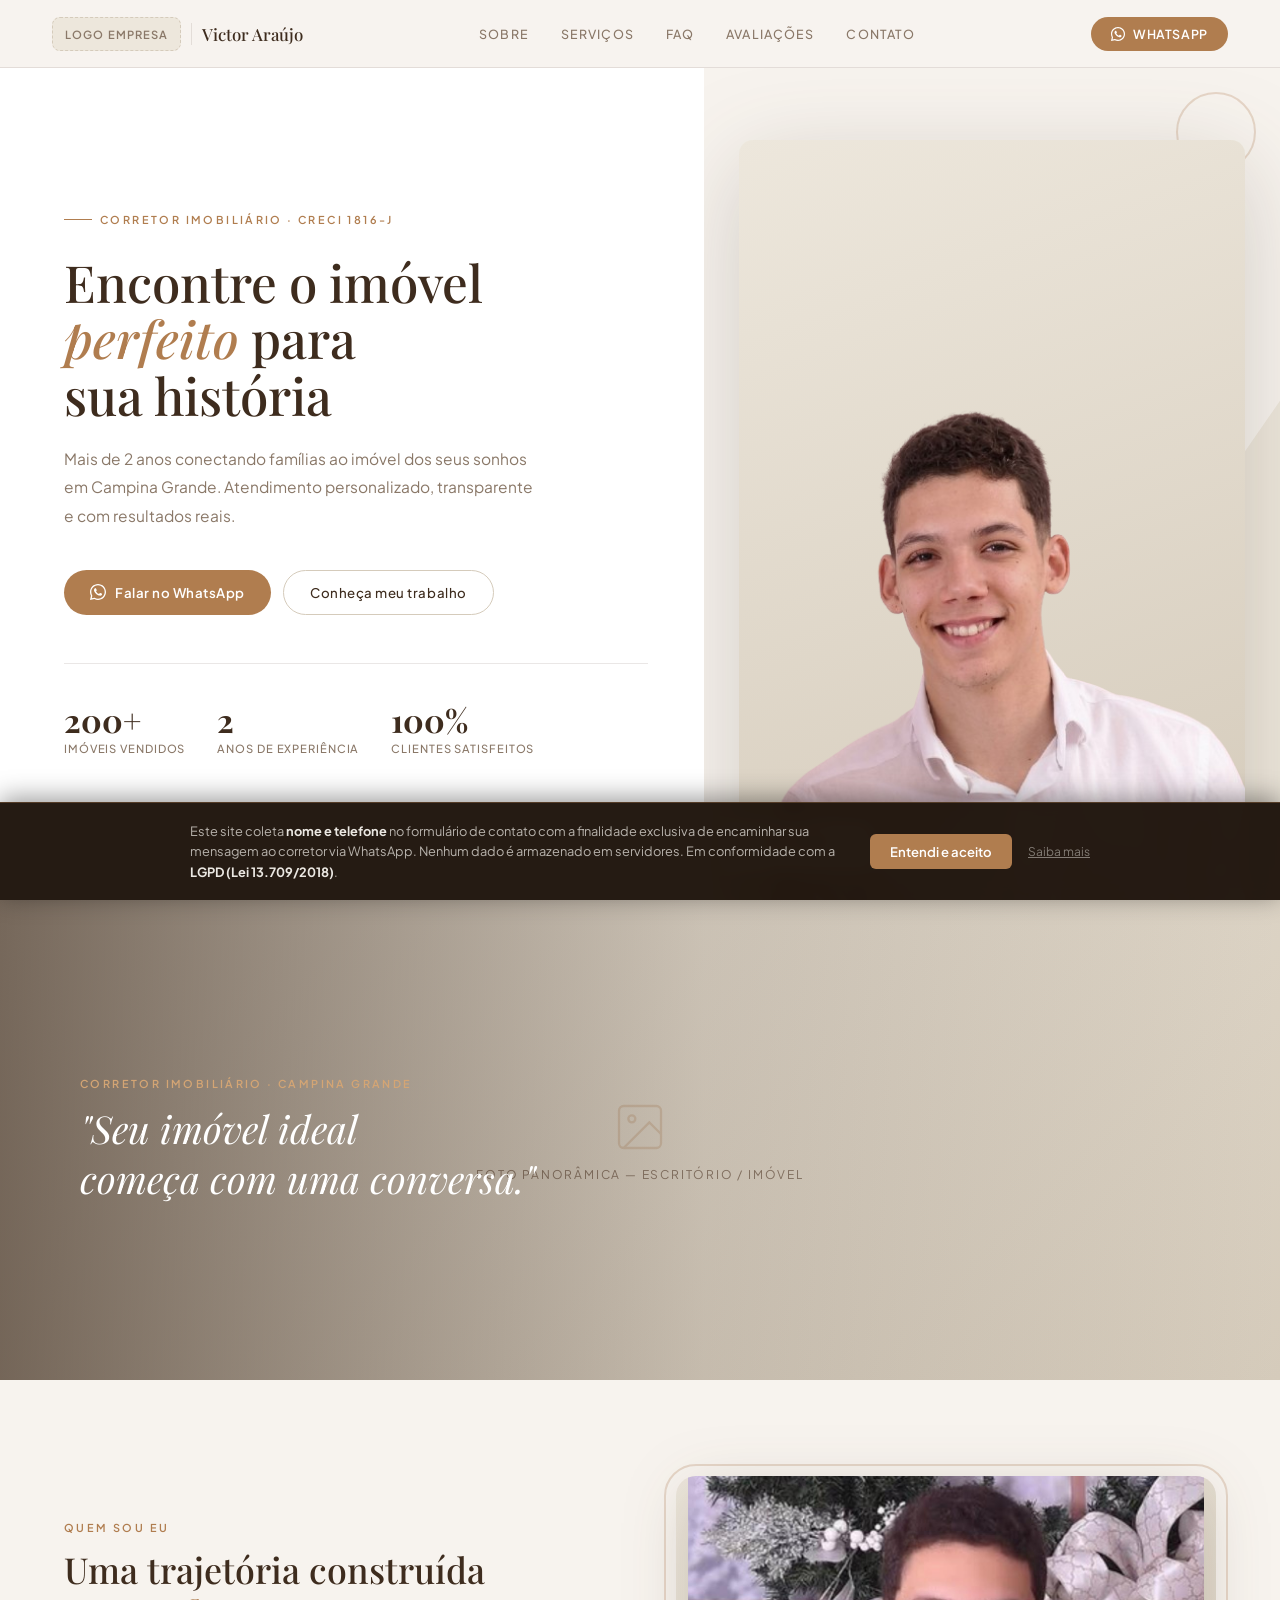
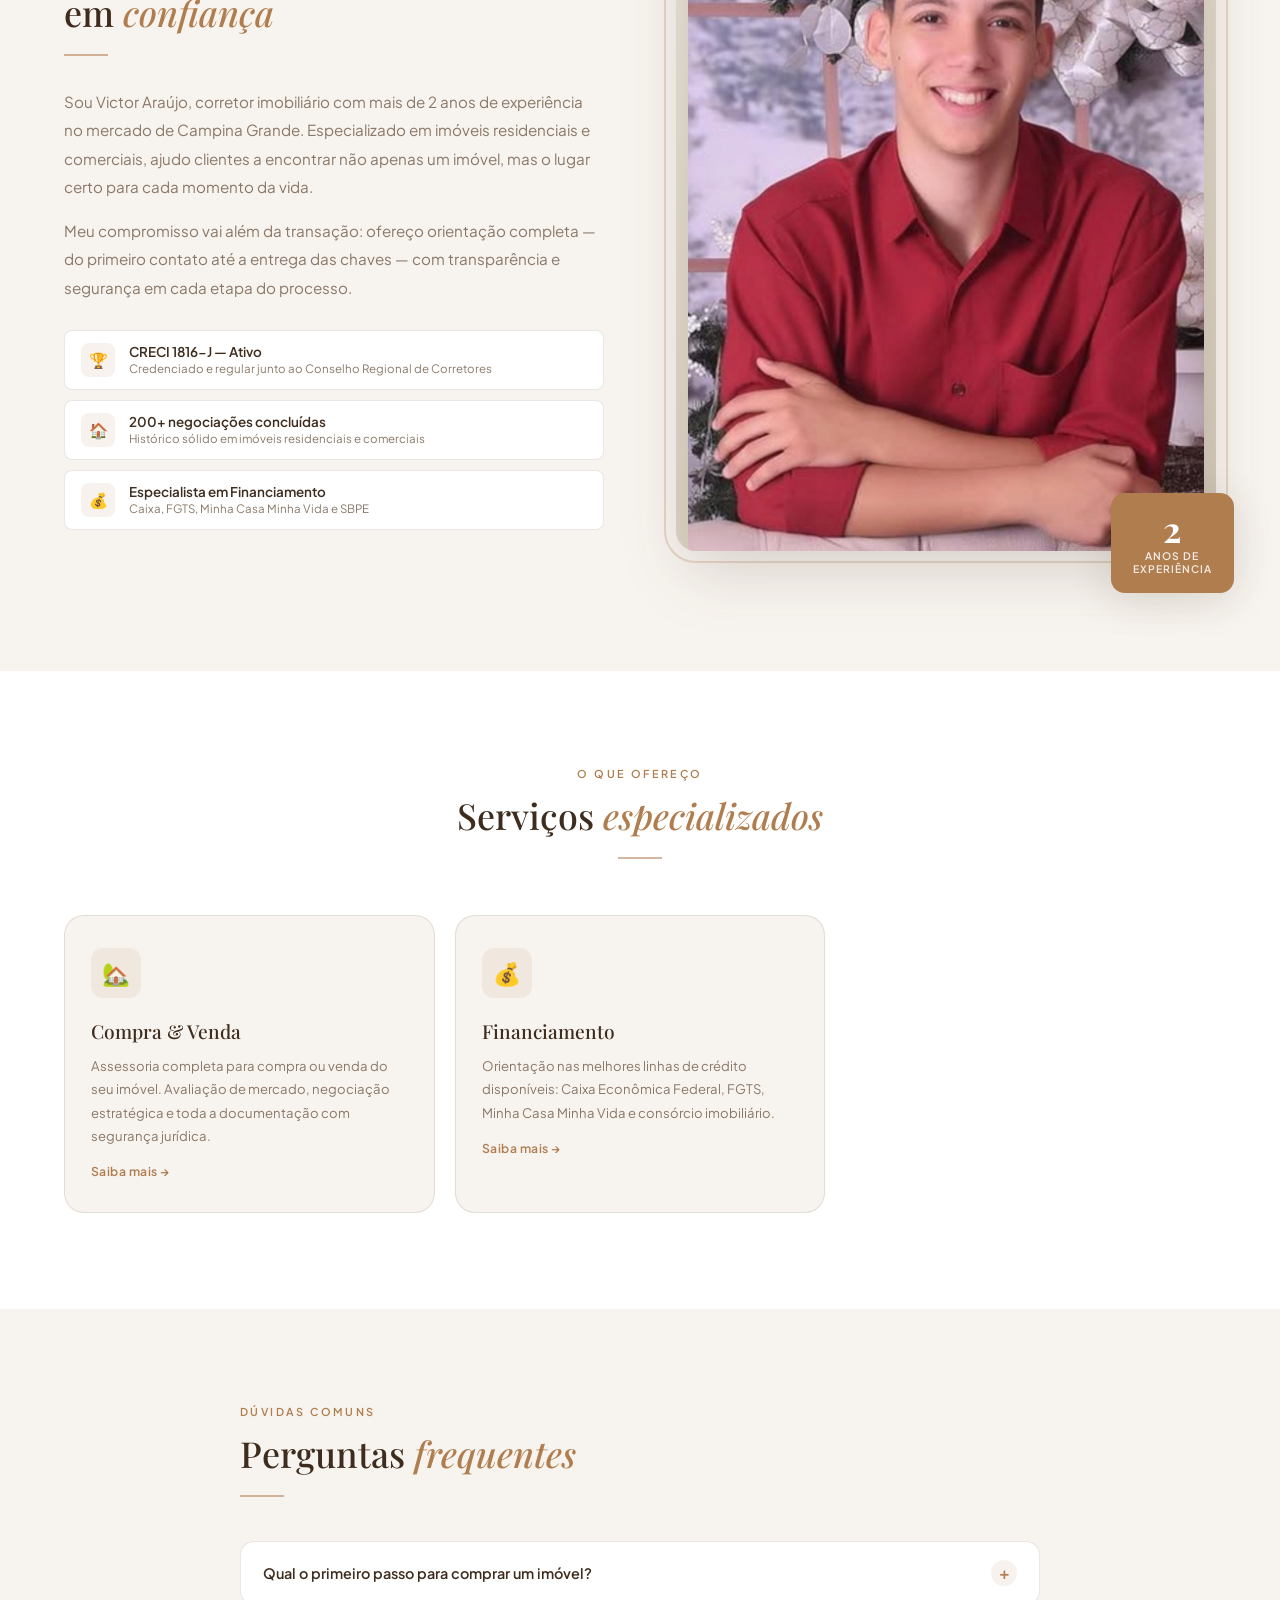
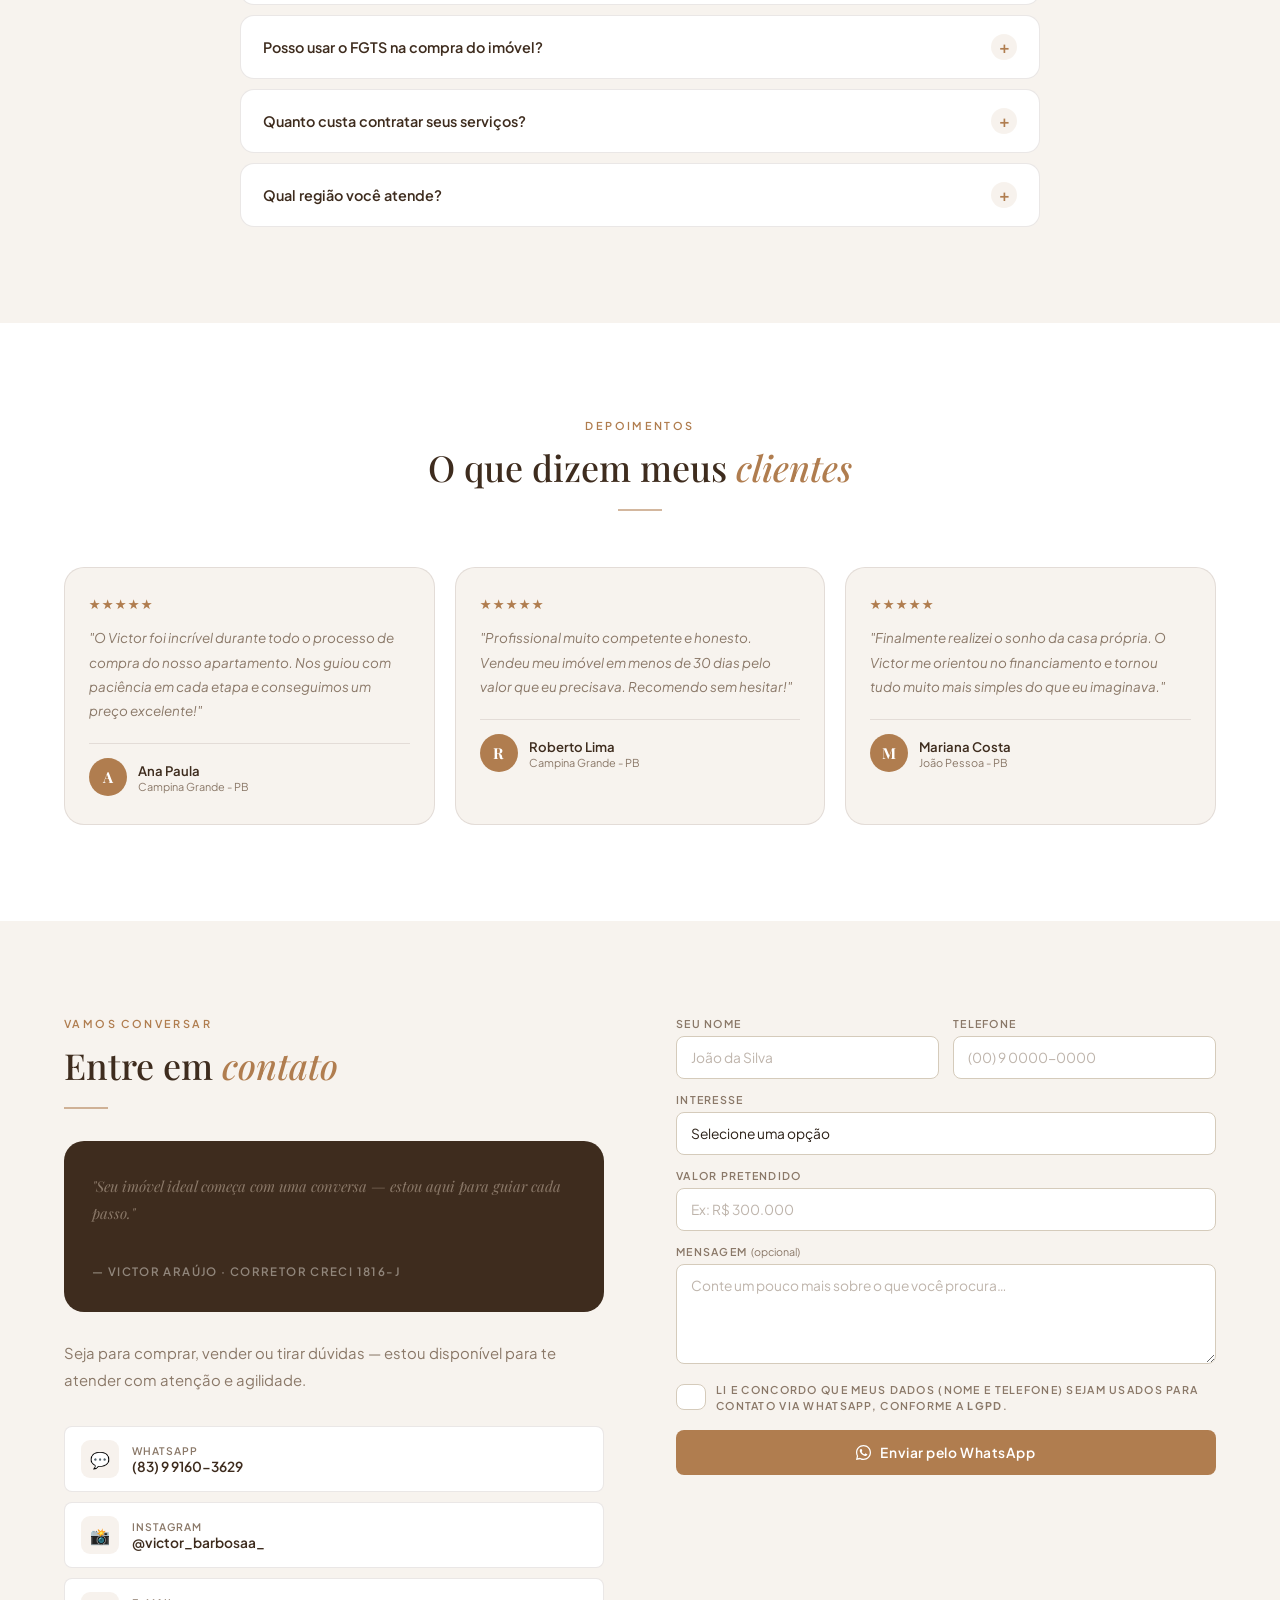
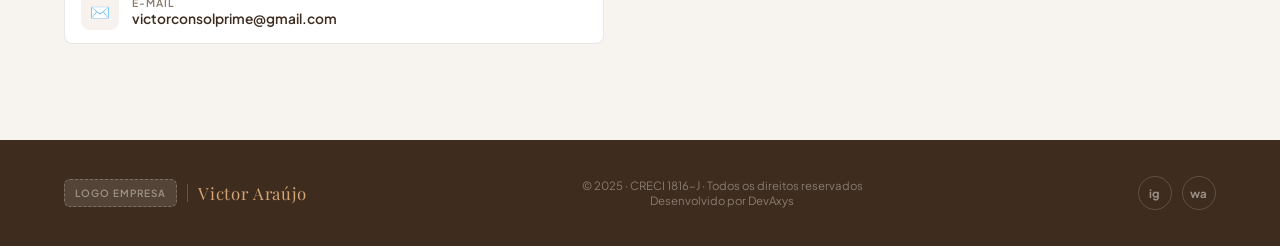
==== commit 5bdd4151: "Upload images" ====
--- a/index.html
+++ b/index.html
@@ -65,7 +65,7 @@
   <!-- Descrição no preview de compartilhamento -->
   <meta property="og:description" content="Especialista em compra, venda e financiamento imobiliário em Campina Grande - PB. Atendimento personalizado e transparente.">
   <!-- Imagem exibida no preview — PERSONALIZE: crie uma imagem 1200×630px e suba no servidor -->
-  <meta property="og:image" content="https://victoraraujo.com.br/og-image.jpg">
+  <meta property="og:image" ahref="https://victoraraujo.com.br/og-image.jpg">
   <meta property="og:image:width" content="1200">
   <meta property="og:image:height" content="630">
   <!-- Idioma do conteúdo para o Facebook -->
@@ -339,9 +339,9 @@
                loading="eager" + fetchpriority="high" = carrega imediatamente (é o LCP da página) -->
           <img
             class="foto-hero"
-            src="foto-corretor-hero.png"
+            src="img/Gemini_Generated_Image_5oygua5oygua5oyg.png"
             alt="Victor Araújo, corretor imobiliário, de braços cruzados"
-            width="440" height="660"
+            width="720" height="1280"
             loading="eager"
             fetchpriority="high"
             decoding="async"
@@ -452,7 +452,7 @@
                loading="lazy" posterga o carregamento (elemento abaixo do fold) -->
           <img
             class="foto-sobre"
-            src="foto-corretor-sobre.png"
+            src="img/WhatsApp_Image_2026-03-30_at_23.42.17.jpeg"
             alt="Victor Araújo, corretor imobiliário em Campina Grande"
             width="600" height="750"
             loading="lazy"
--- a/Style.css
+++ b/Style.css
@@ -248,7 +248,7 @@
        Tamanho recomendado: 600×900px PNG com canal alpha (fundo transparente).
        loading="eager" + fetchpriority="high" = carrega com prioridade máxima (LCP) */
     .foto-hero {
-      width: 88%; max-width: 440px;
+      width: 88%; max-width: 660px;
       object-fit: contain; object-position: bottom center;
       filter: drop-shadow(0 24px 48px rgba(62,44,30,.20)); /* sombra integra PNG no cenário */
       aspect-ratio: 2/3;   /* reserva espaço proporcional antes da imagem carregar (evita CLS) */
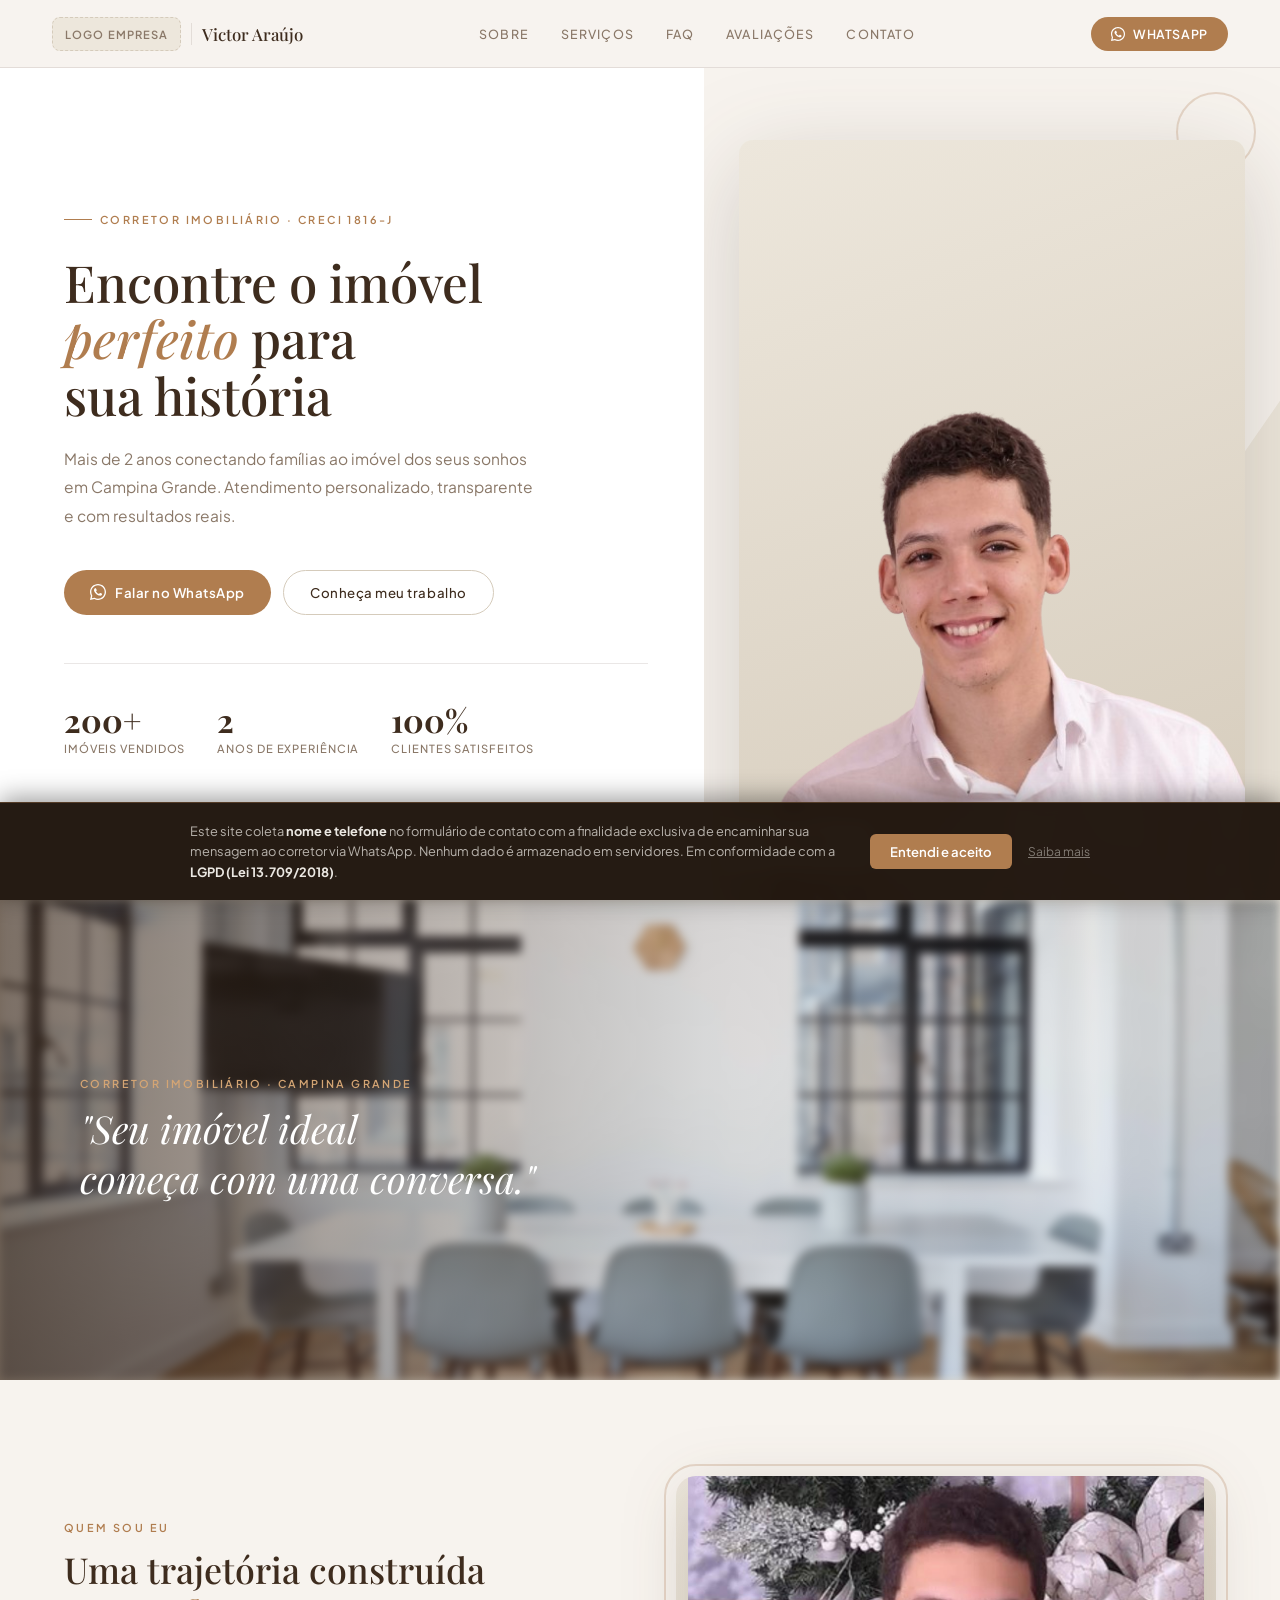
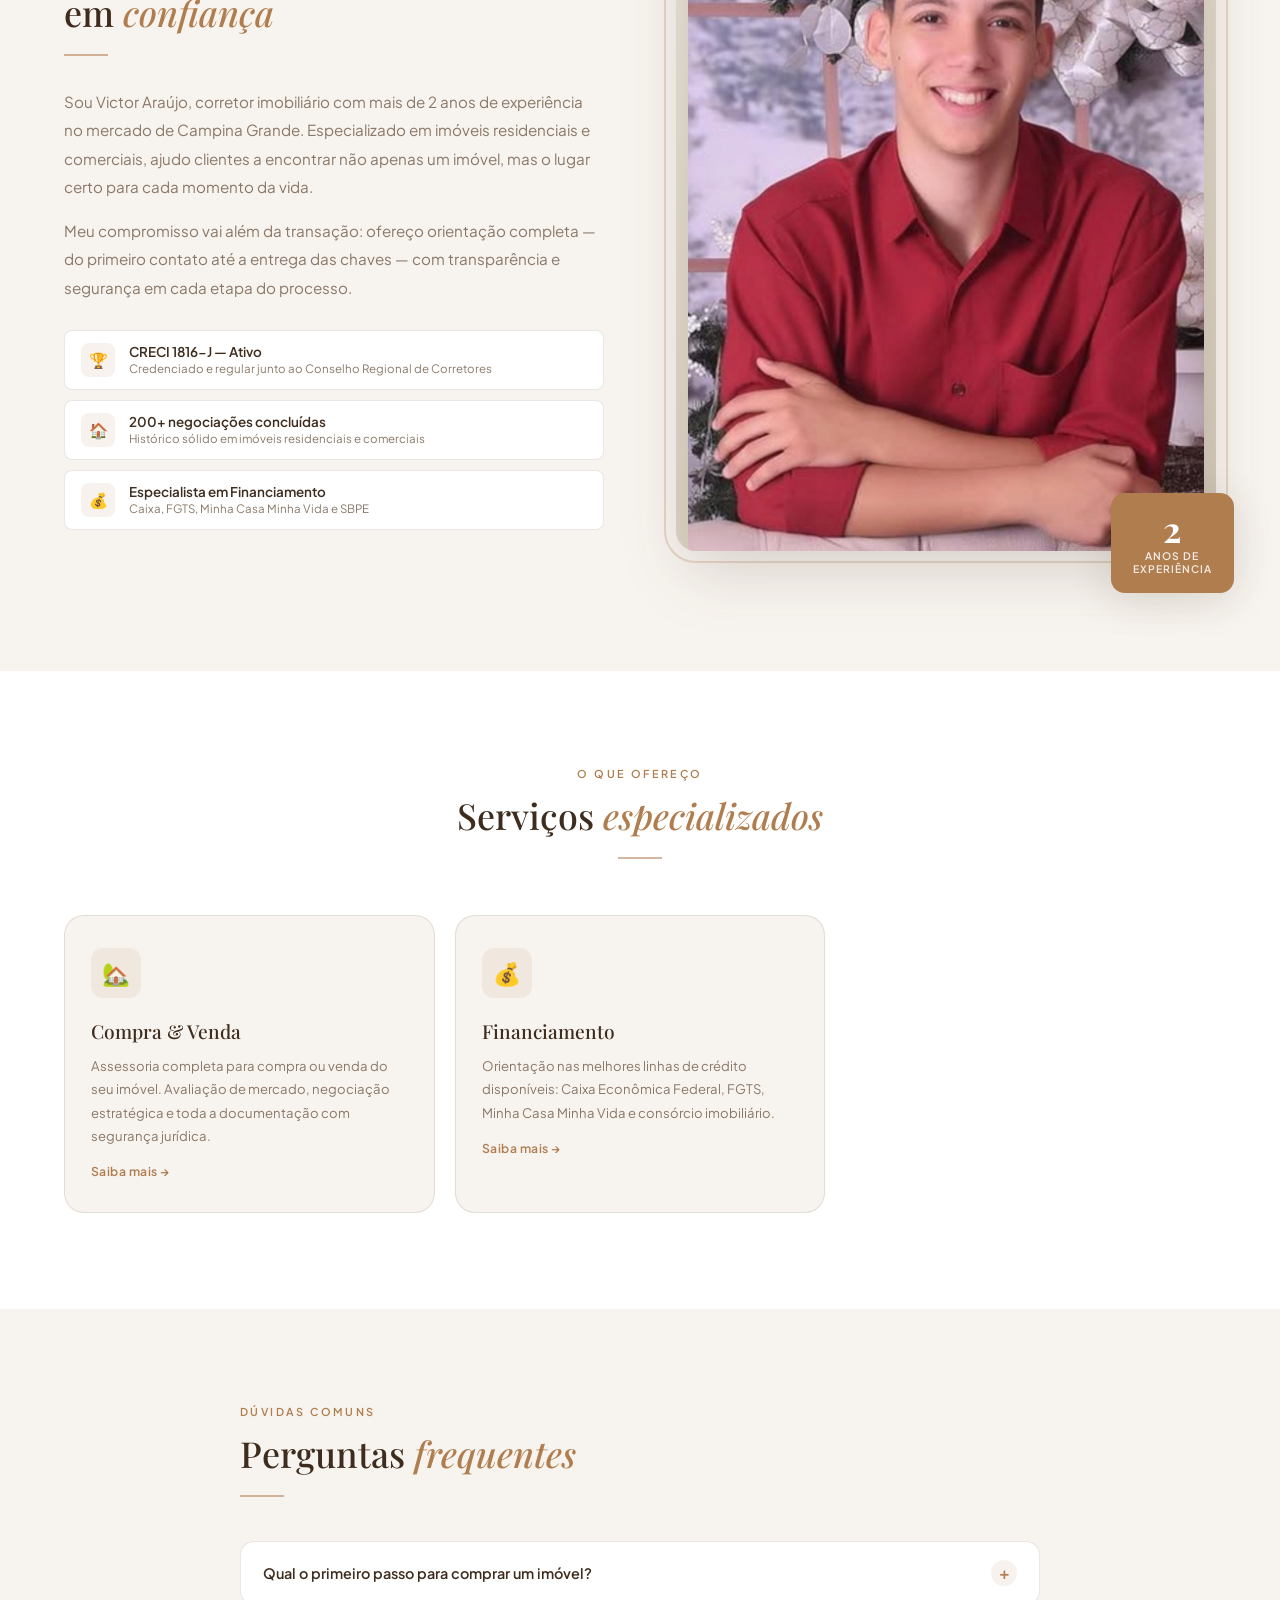
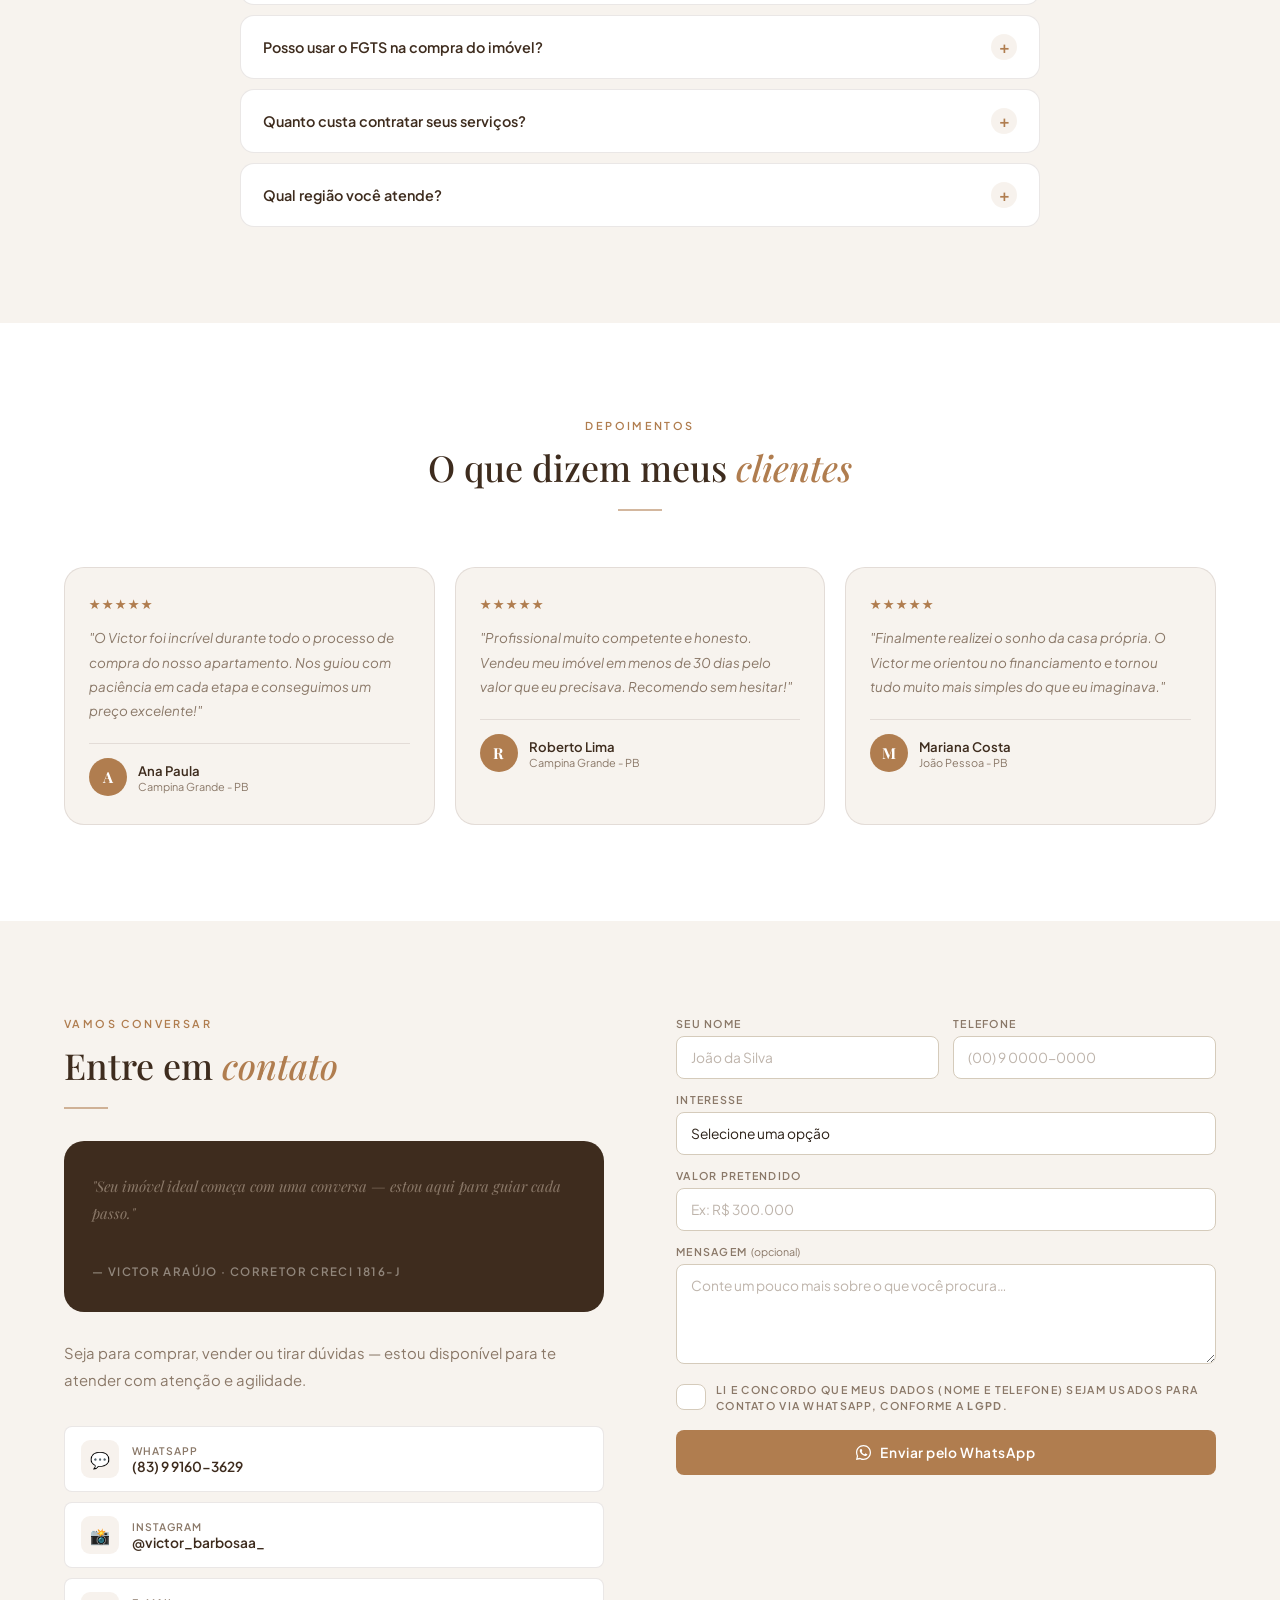
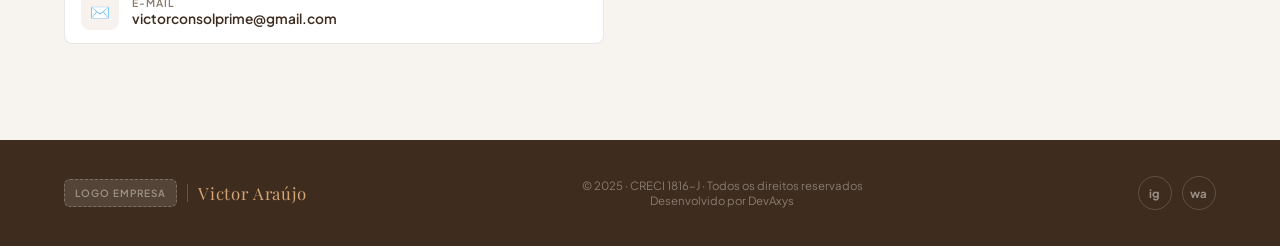
==== commit 2eace4cf: "Att" ====
--- a/index.html
+++ b/index.html
@@ -368,7 +368,7 @@
     <div id="banner-full" role="img" aria-label="Ambiente de trabalho de Victor Araújo">
       <img
         class="banner-img"
-        src="banner-escritorio.jpg"
+        src="img/pexels-chairs-2181960_1920.jpg"
         alt="Escritório e imóveis atendidos por Victor Araújo em Campina Grande"
         width="1600" height="480"
         loading="eager"
--- a/Style.css
+++ b/Style.css
@@ -279,10 +279,11 @@
     .banner-img {
       width: 100%; height: 100%;
       object-fit: cover;            /* cobre sem distorcer */
-      object-position: center 35%; /* centraliza levemente acima do meio */
+      object-position: center 45%; /* centraliza levemente acima do meio */
       display: block;
       filter: saturate(.88) brightness(.97); /* leve dessaturação para tom mais elegante */
-    }
+      filter: blur(5px);
+  }
 
     /* Overlay gradiente (esquerda escura → direita transparente) para criar contraste com o texto */
     .banner-overlay {
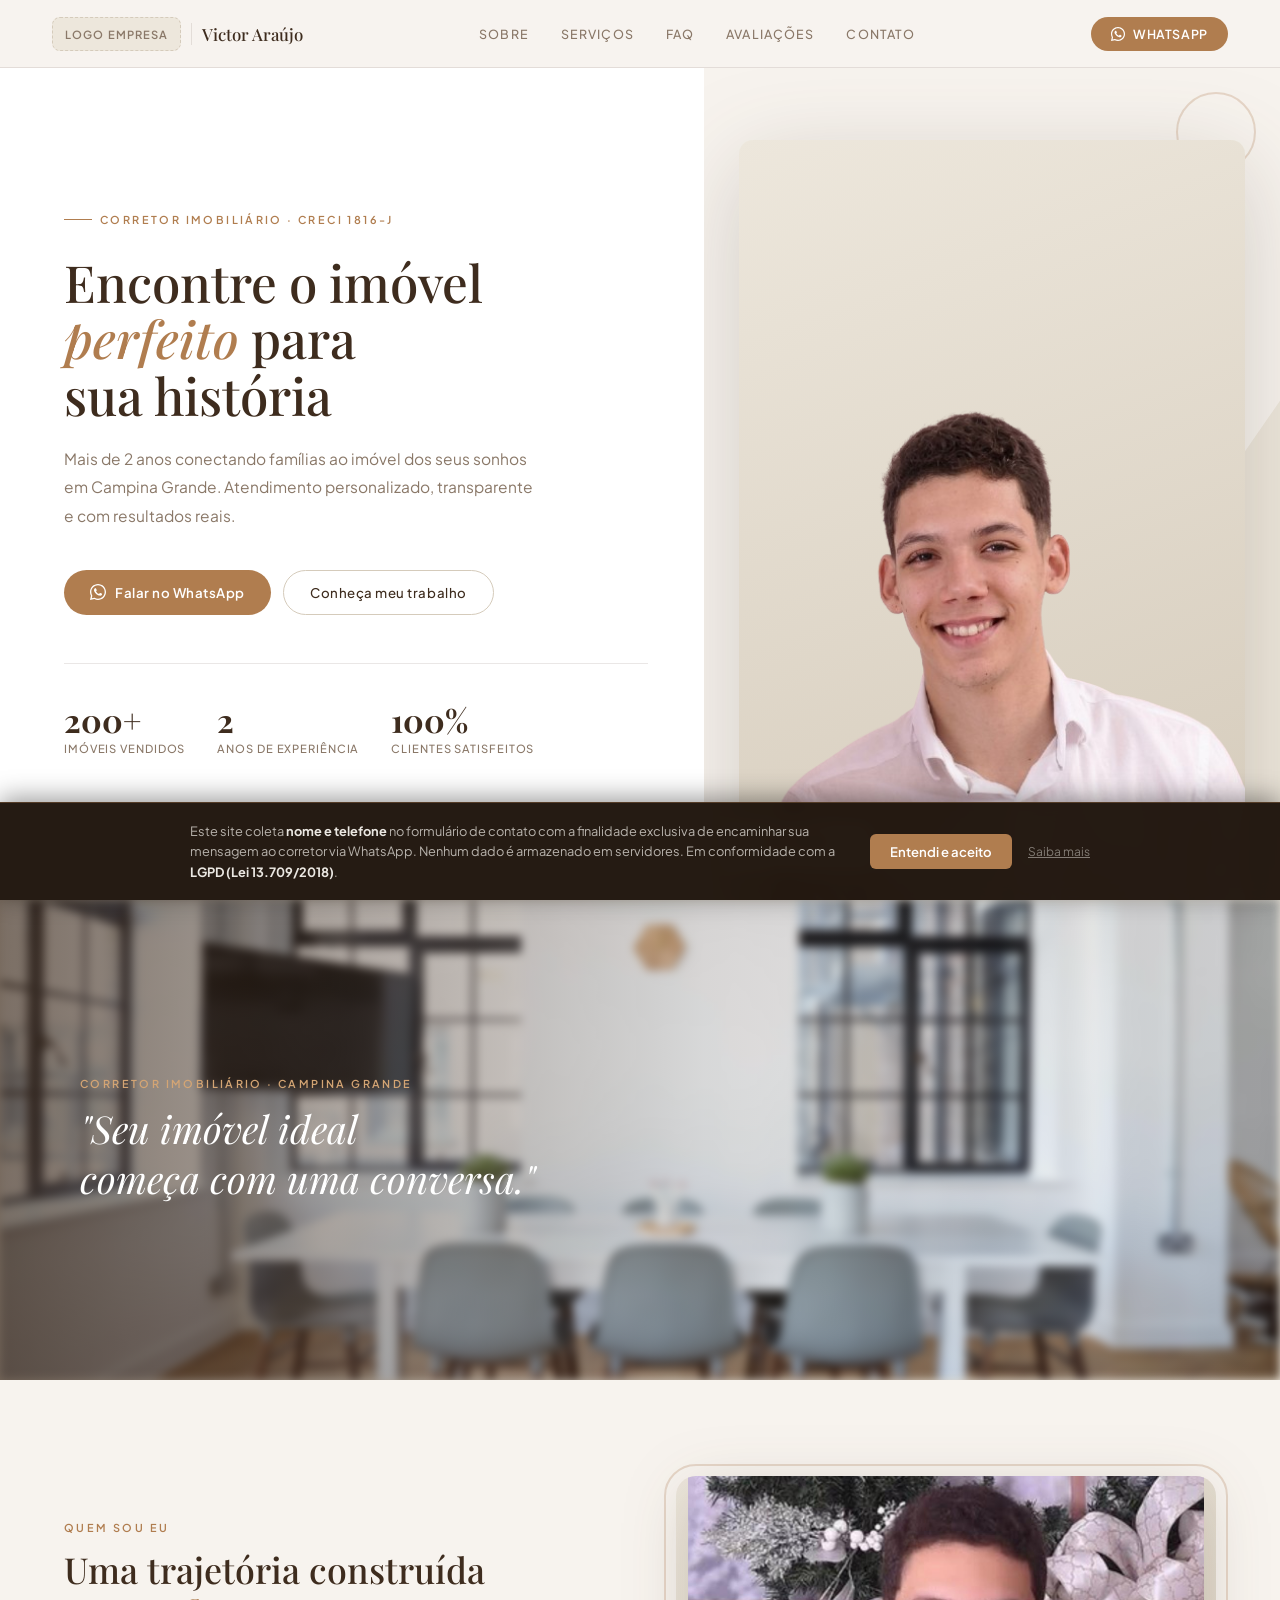
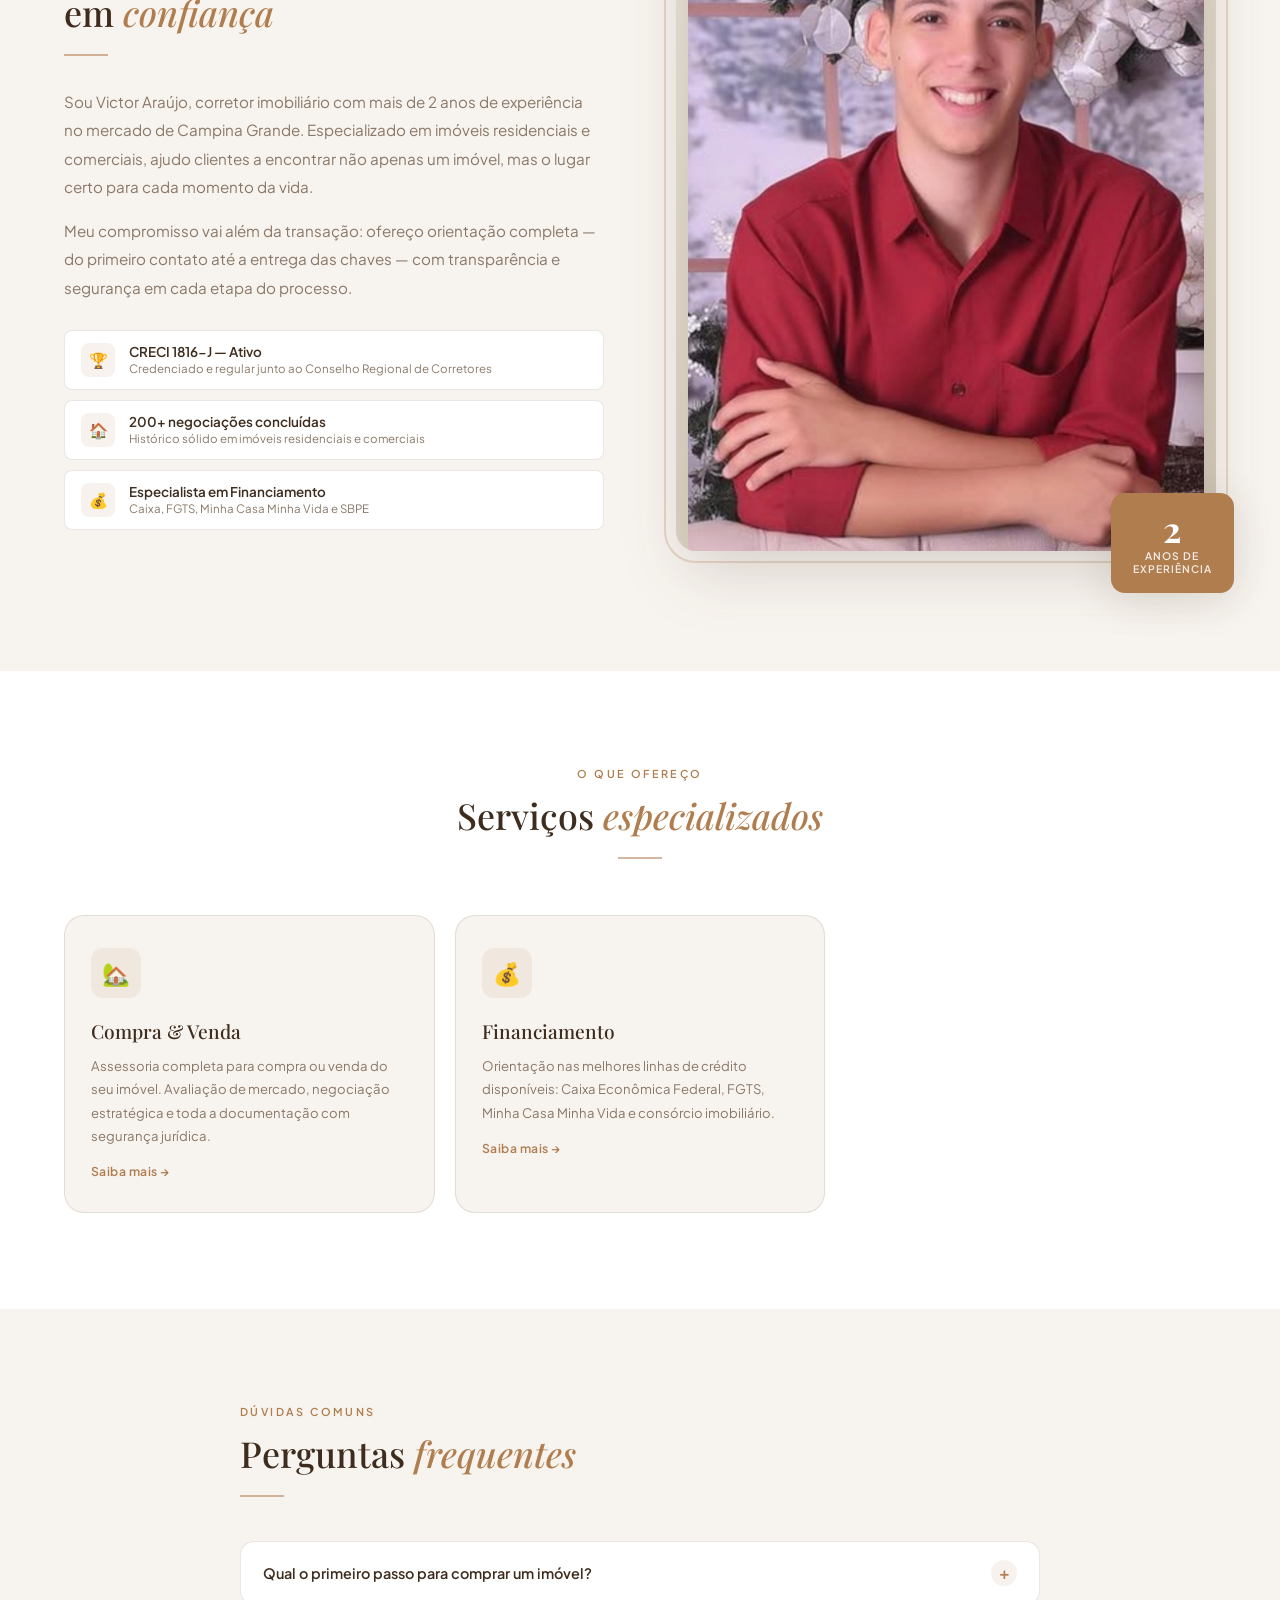
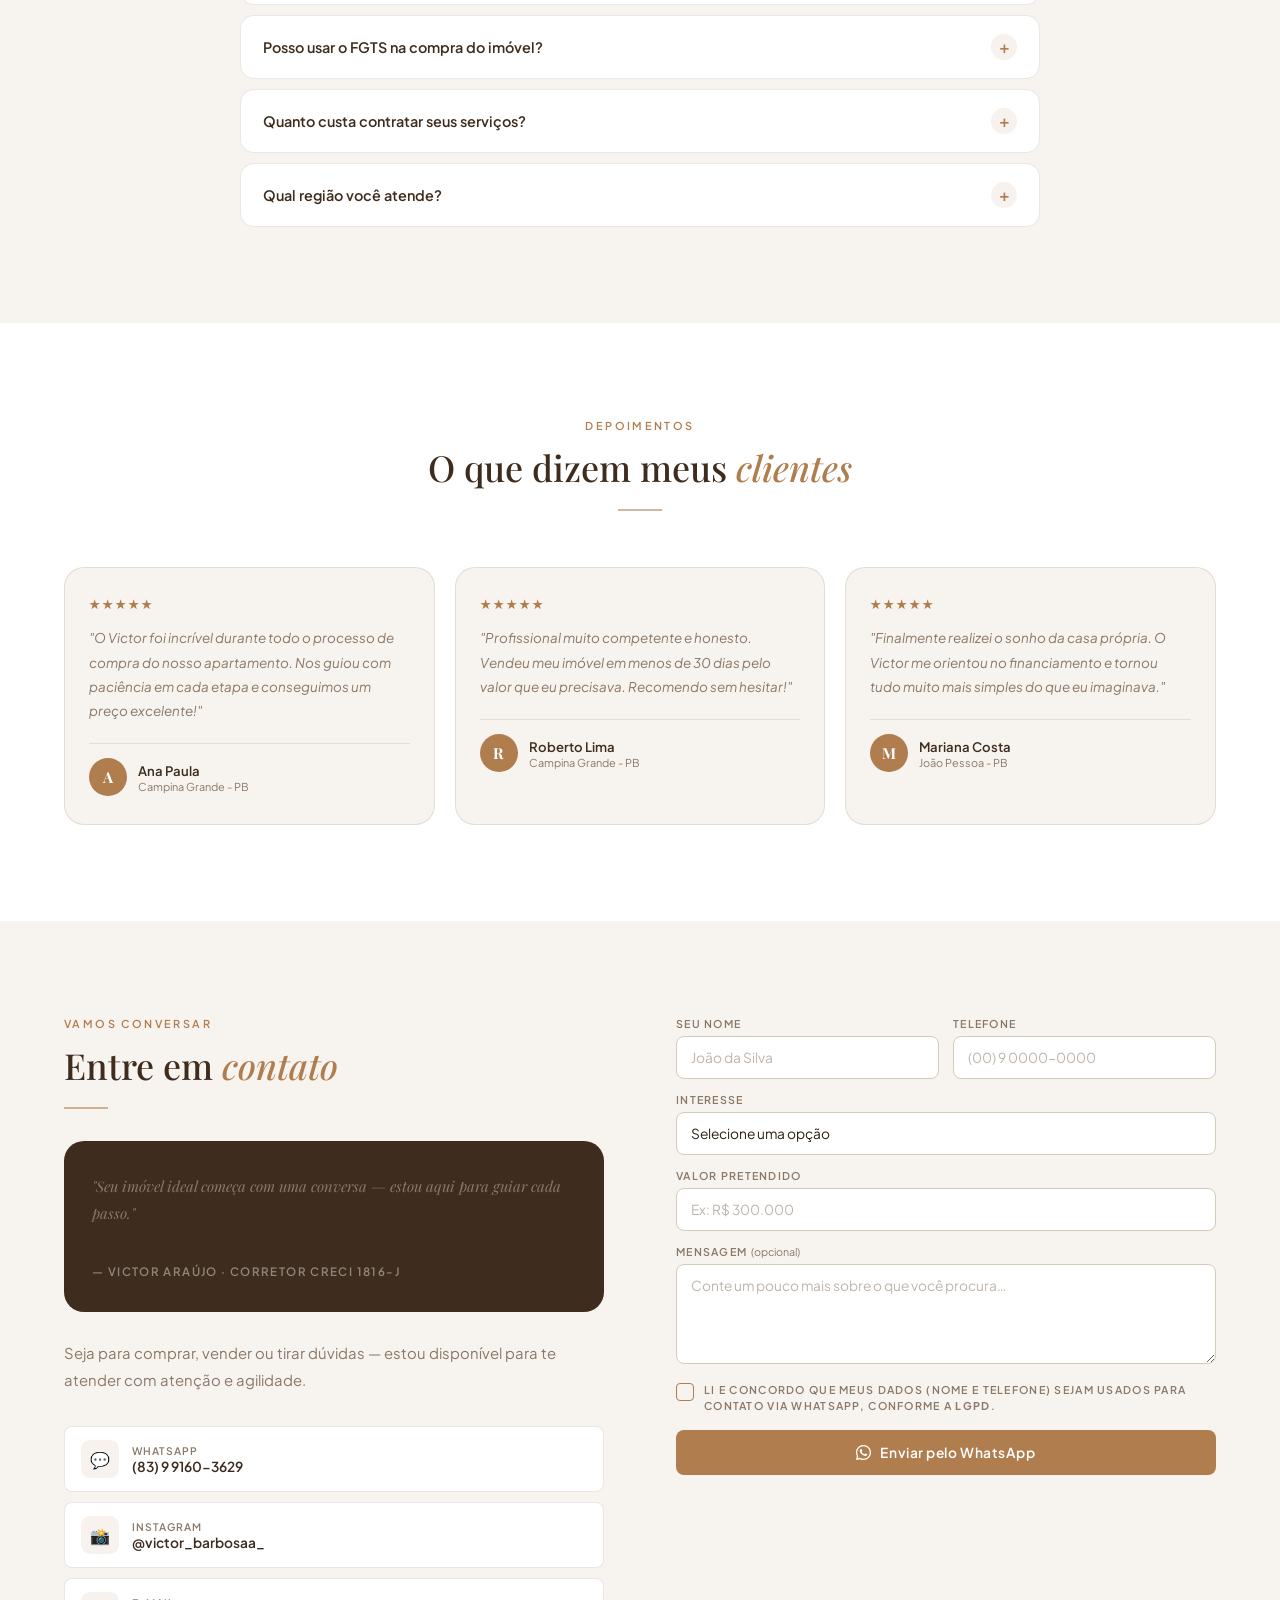
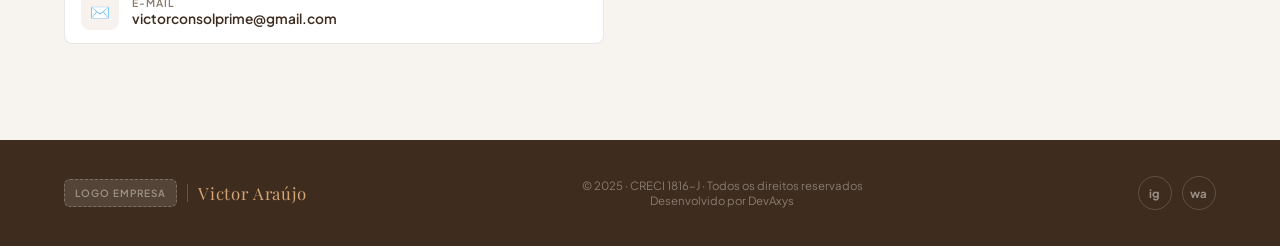
==== commit 4269ca76: "CheckBox Att" ====
--- a/index.html
+++ b/index.html
@@ -712,6 +712,7 @@
           <div class="fg lgpd-check-wrap">
             <label class="lgpd-check-label">
               <input type="checkbox" id="f-lgpd" name="lgpd">
+              <span class="chk-box" aria-hidden="true"></span>
               <span>Li e concordo que meus dados (nome e telefone) sejam usados para contato via WhatsApp, conforme a <strong>LGPD</strong>.</span>
             </label>
           </div>
--- a/Style.css
+++ b/Style.css
@@ -622,18 +622,40 @@
     }
     .lgpd-link:hover { color: rgba(247,243,238,.75); }
 
-    /* Checkbox de consentimento no formulário */
+    /* Checkbox de consentimento no formulário — custom com ✕ */
     .lgpd-check-wrap { margin-top: 4px; }
 
     .lgpd-check-label {
       display: flex; align-items: flex-start; gap: 10px;
       font-size: .78rem; color: rgba(62,44,30,.65);
-      cursor: pointer; line-height: 1.5;
-    }
+      cursor: pointer; line-height: 1.5; user-select: none;
+    }
+    /* Esconde o input nativo mas mantém acessível */
     .lgpd-check-label input[type="checkbox"] {
-      margin-top: 2px; flex-shrink: 0;
-      accent-color: var(--accent);
-      width: 15px; height: 15px; cursor: pointer;
+      position: absolute; opacity: 0; width: 0; height: 0; pointer-events: none;
+    }
+    /* Caixa customizada */
+    .lgpd-check-label .chk-box {
+      flex-shrink: 0; margin-top: 1px;
+      width: 18px; height: 18px;
+      border: 1.5px solid var(--accent);
+      border-radius: 4px;
+      display: flex; align-items: center; justify-content: center;
+      transition: background .15s, border-color .15s;
+      background: transparent;
+      font-size: 13px; font-weight: 700; color: #fff;
+    }
+    /* Marcado: fundo colorido + ✕ */
+    .lgpd-check-label input[type="checkbox"]:checked + .chk-box {
+      background: var(--accent);
+    }
+    .lgpd-check-label input[type="checkbox"]:checked + .chk-box::after {
+      content: '✕';
+    }
+    /* Foco via teclado */
+    .lgpd-check-label input[type="checkbox"]:focus-visible + .chk-box {
+      outline: 2px solid var(--accent);
+      outline-offset: 2px;
     }
     .lgpd-check-label strong { color: var(--accent-dk); }
 
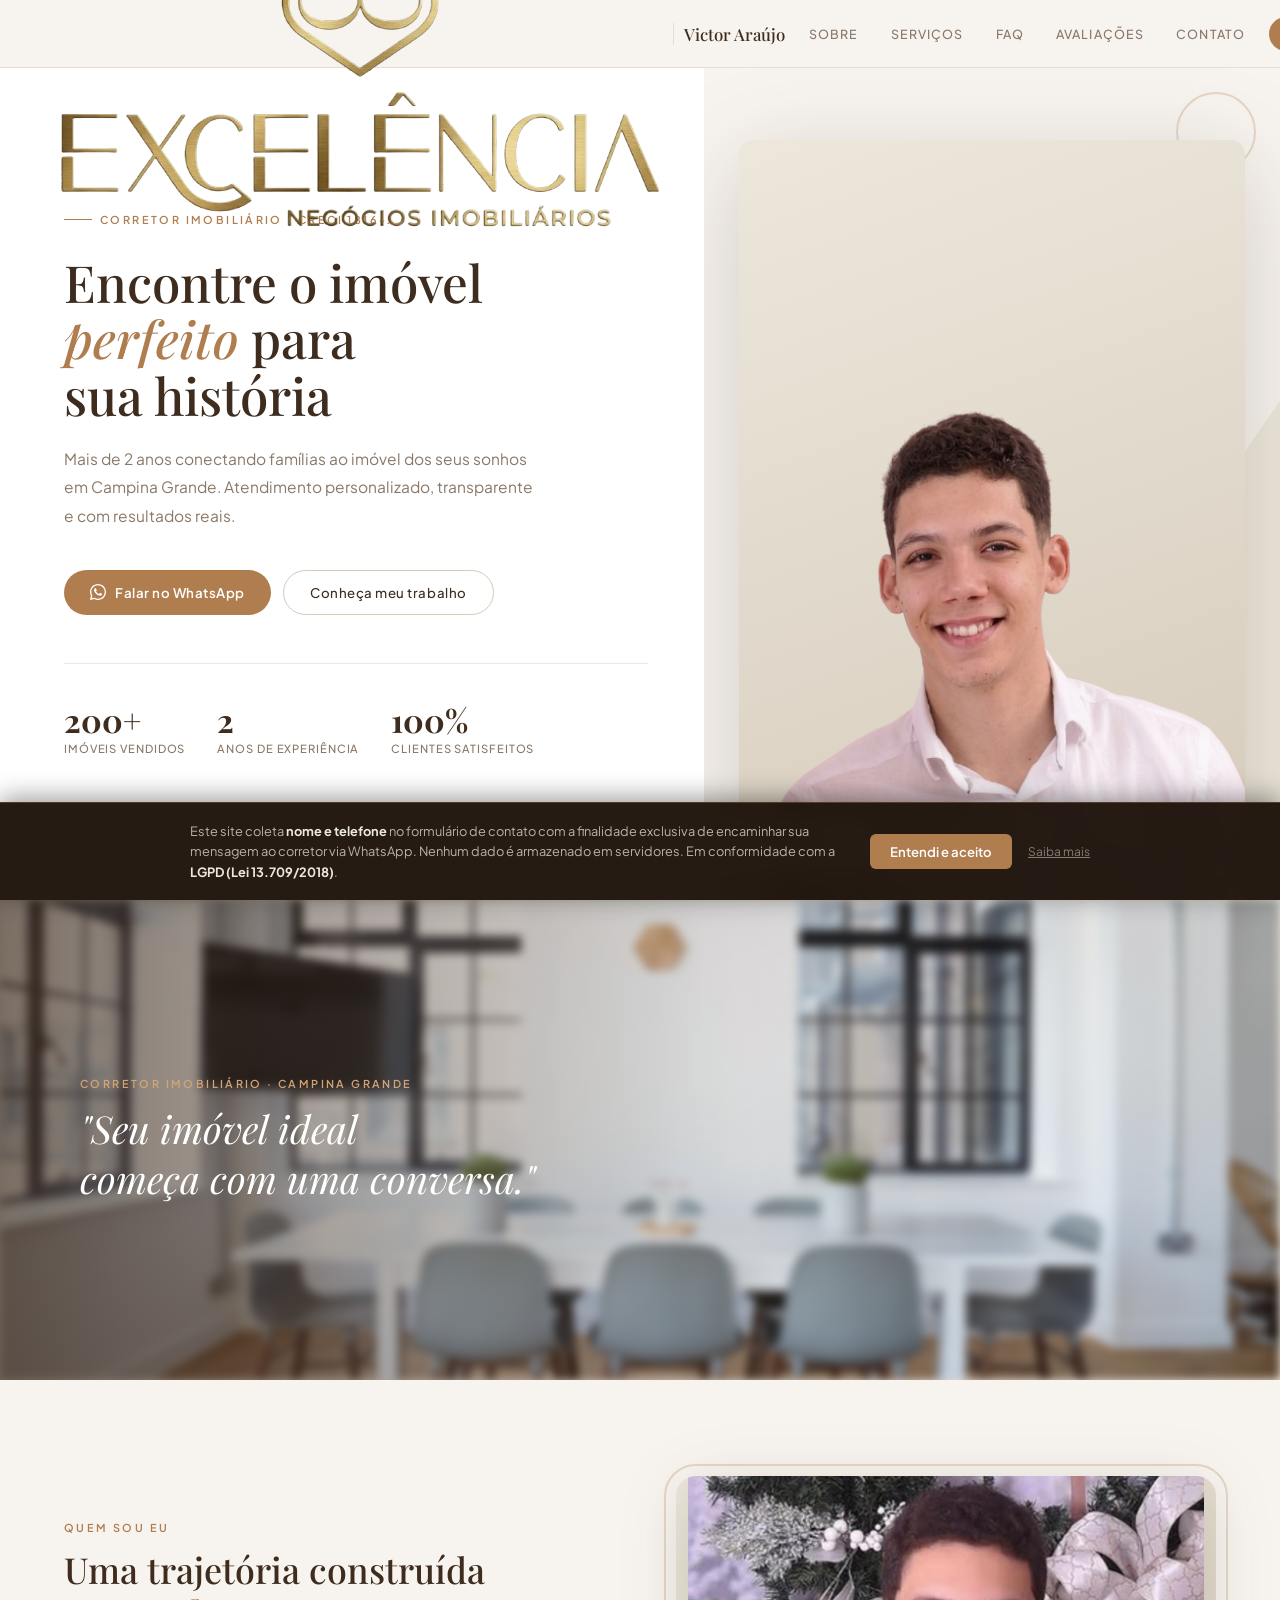
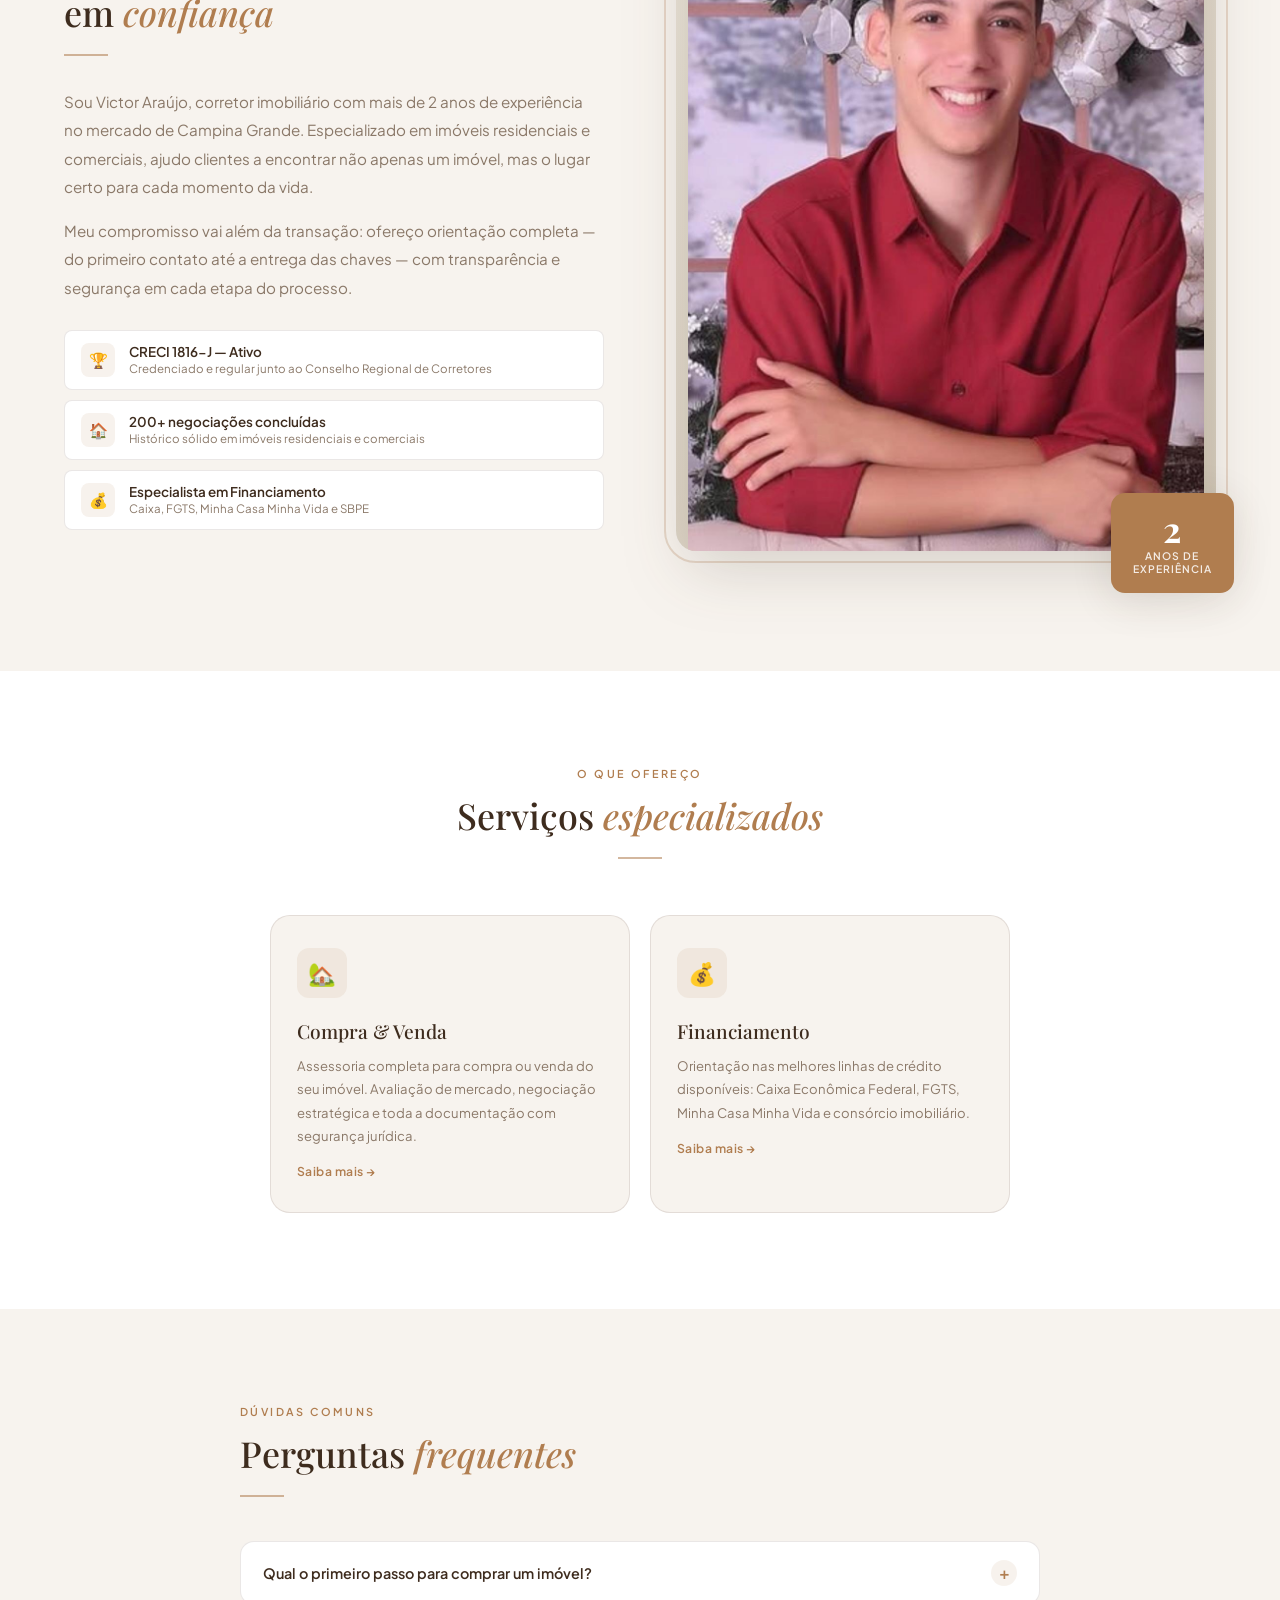
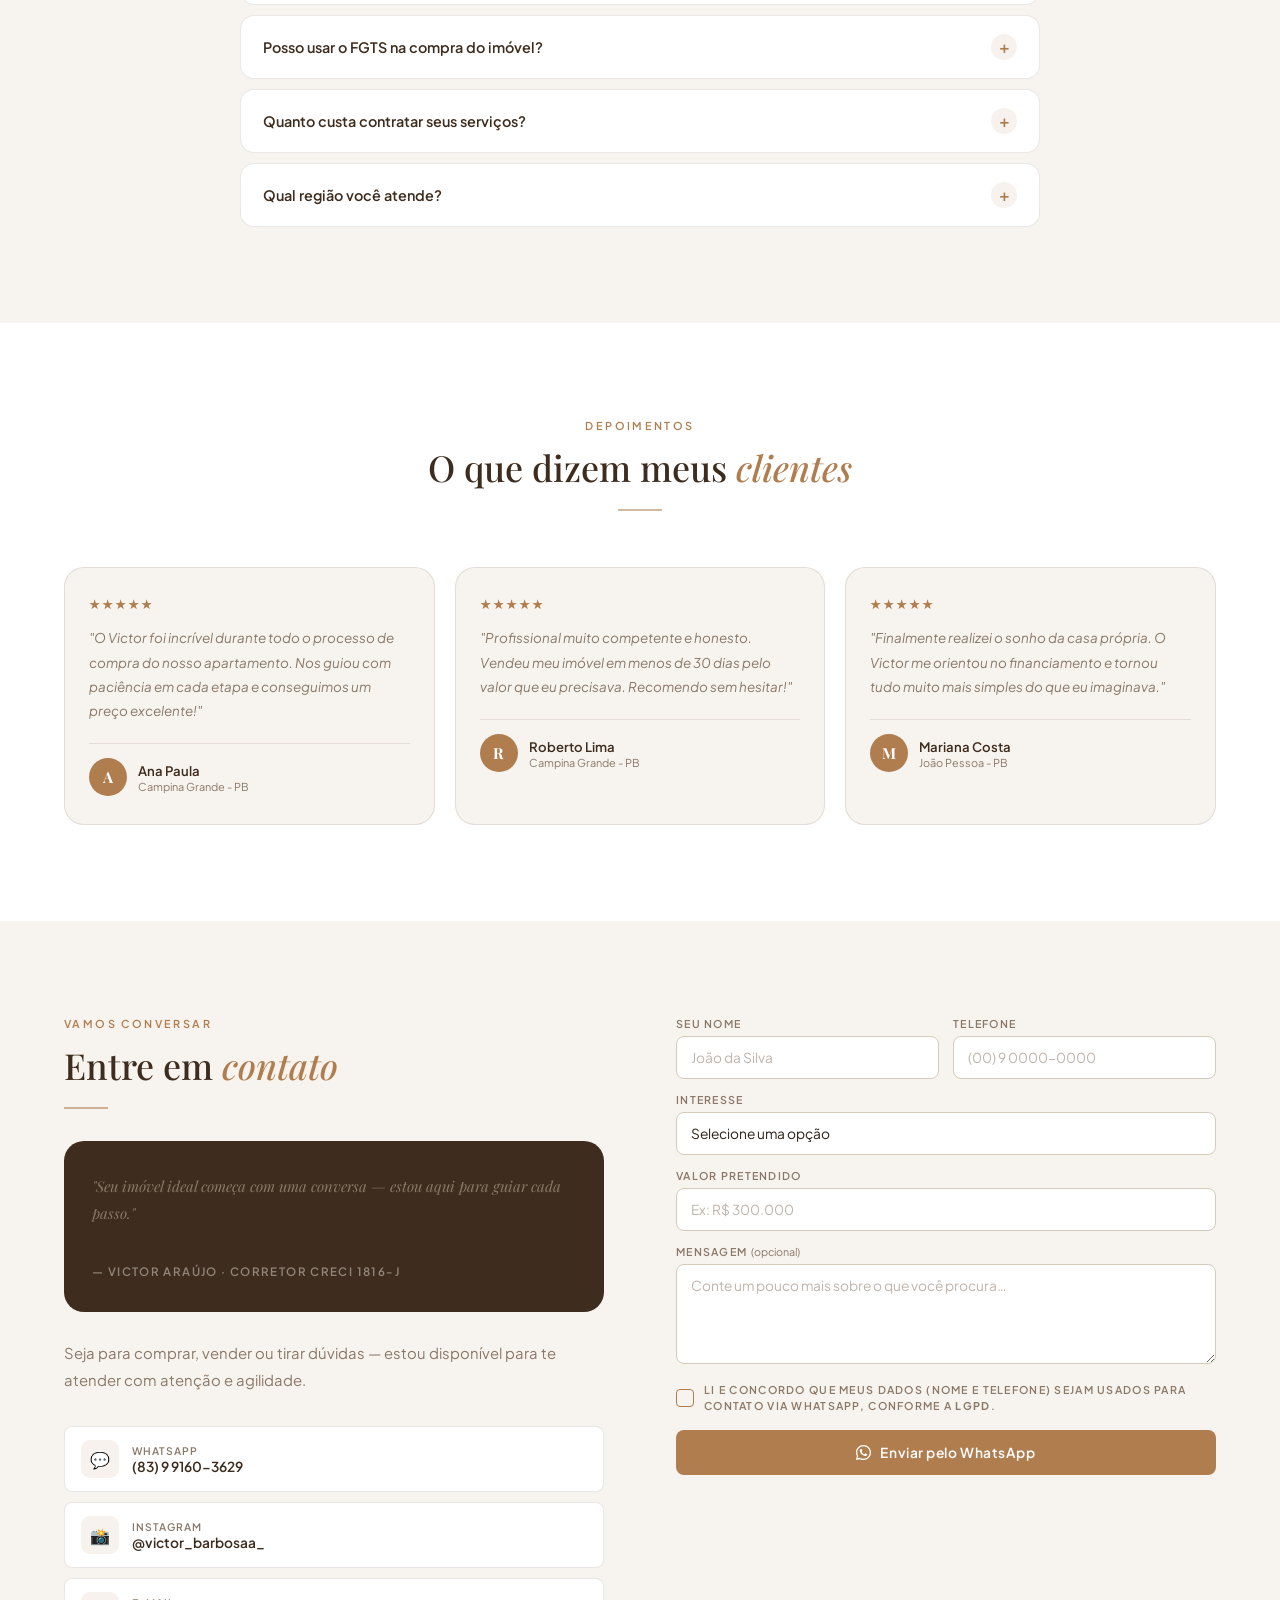
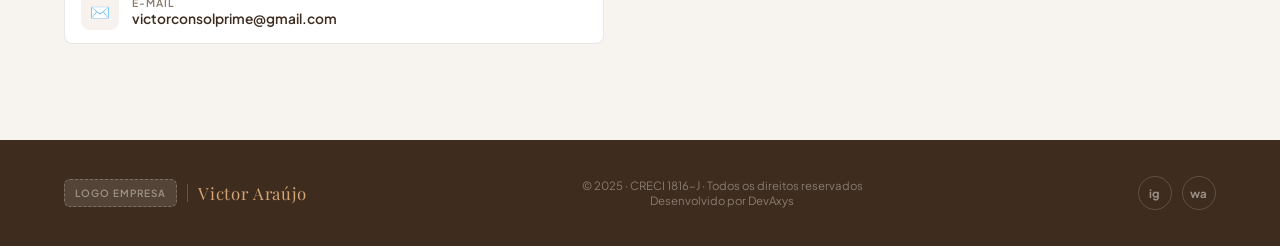
==== commit 4fd58d37: "img/ logo" ====
--- a/index.html
+++ b/index.html
@@ -201,7 +201,7 @@
            <img class="nav-logo-empresa" src="logo-imobiliaria.png" alt="Nome da Imobiliária" width="120" height="34">
       -->
       <div class="nav-logo-empresa">
-        <span class="nav-logo-placeholder" aria-label="Espaço para logo da imobiliária">Logo Empresa</span>
+        <img src="img/logo excelencia.png" alt="Logo da empresa">
       </div>
 
       <!-- Divisor vertical entre logo e nome -->
@@ -752,7 +752,7 @@
     <!-- Copyright — PERSONALIZE: atualize o ano conforme necessário -->
     <div>
       <p class="footer-copy" id="display-footer-creci"></p>
-      <p class="footer-copy" style="text-align:center;">Desenvolvido por <a href="https://www.instagram.com/dev_axys" target="_blank" rel="noopener noreferrer">DevAxys</a></p>
+      <p class="footer-copy" style="text-align:center;">Desenvolvido por <a href="https://www.instagram.com/dev_axys" target="_blank" rel="noopener noreferrer" data-static>DevAxys</a></p>
     </div>
 
     <!-- Links para redes sociais -->
--- a/Style.css
+++ b/Style.css
@@ -370,7 +370,8 @@
     .section-header .accent-bar { margin: 0 auto; } /* centraliza a barra decorativa */
 
     /* Grade de 3 colunas iguais */
-    .services-grid { display: grid; grid-template-columns: repeat(3, 1fr); gap: 20px; }
+    .services-grid { display: grid; grid-template-columns: repeat(3, 1fr); gap: 20px; justify-items: center; }
+    .services-grid:has(.service-card:nth-child(2):last-child) { grid-template-columns: repeat(2, minmax(0, 360px)); justify-content: center; }
 
     /* Card individual de serviço */
     .service-card { padding: 32px 26px; border-radius: var(--r-lg); background: var(--sand); border: 1px solid var(--border); transition: transform .3s, box-shadow .3s, border-color .3s; }
@@ -623,10 +624,12 @@
     .lgpd-link:hover { color: rgba(247,243,238,.75); }
 
     /* Checkbox de consentimento no formulário — custom com ✕ */
-    .lgpd-check-wrap { margin-top: 4px; }
+    .lgpd-check-wrap { 
+      margin-top: 4px; 
+    }
 
     .lgpd-check-label {
-      display: flex; align-items: flex-start; gap: 10px;
+      display: flex; align-items: center; gap: 10px;
       font-size: .78rem; color: rgba(62,44,30,.65);
       cursor: pointer; line-height: 1.5; user-select: none;
     }
@@ -636,7 +639,7 @@
     }
     /* Caixa customizada */
     .lgpd-check-label .chk-box {
-      flex-shrink: 0; margin-top: 1px;
+      flex-shrink: 0;
       width: 18px; height: 18px;
       border: 1.5px solid var(--accent);
       border-radius: 4px;
@@ -651,6 +654,9 @@
     }
     .lgpd-check-label input[type="checkbox"]:checked + .chk-box::after {
       content: '✕';
+      display: block;
+      line-height: 1;
+      text-align: center;
     }
     /* Foco via teclado */
     .lgpd-check-label input[type="checkbox"]:focus-visible + .chk-box {
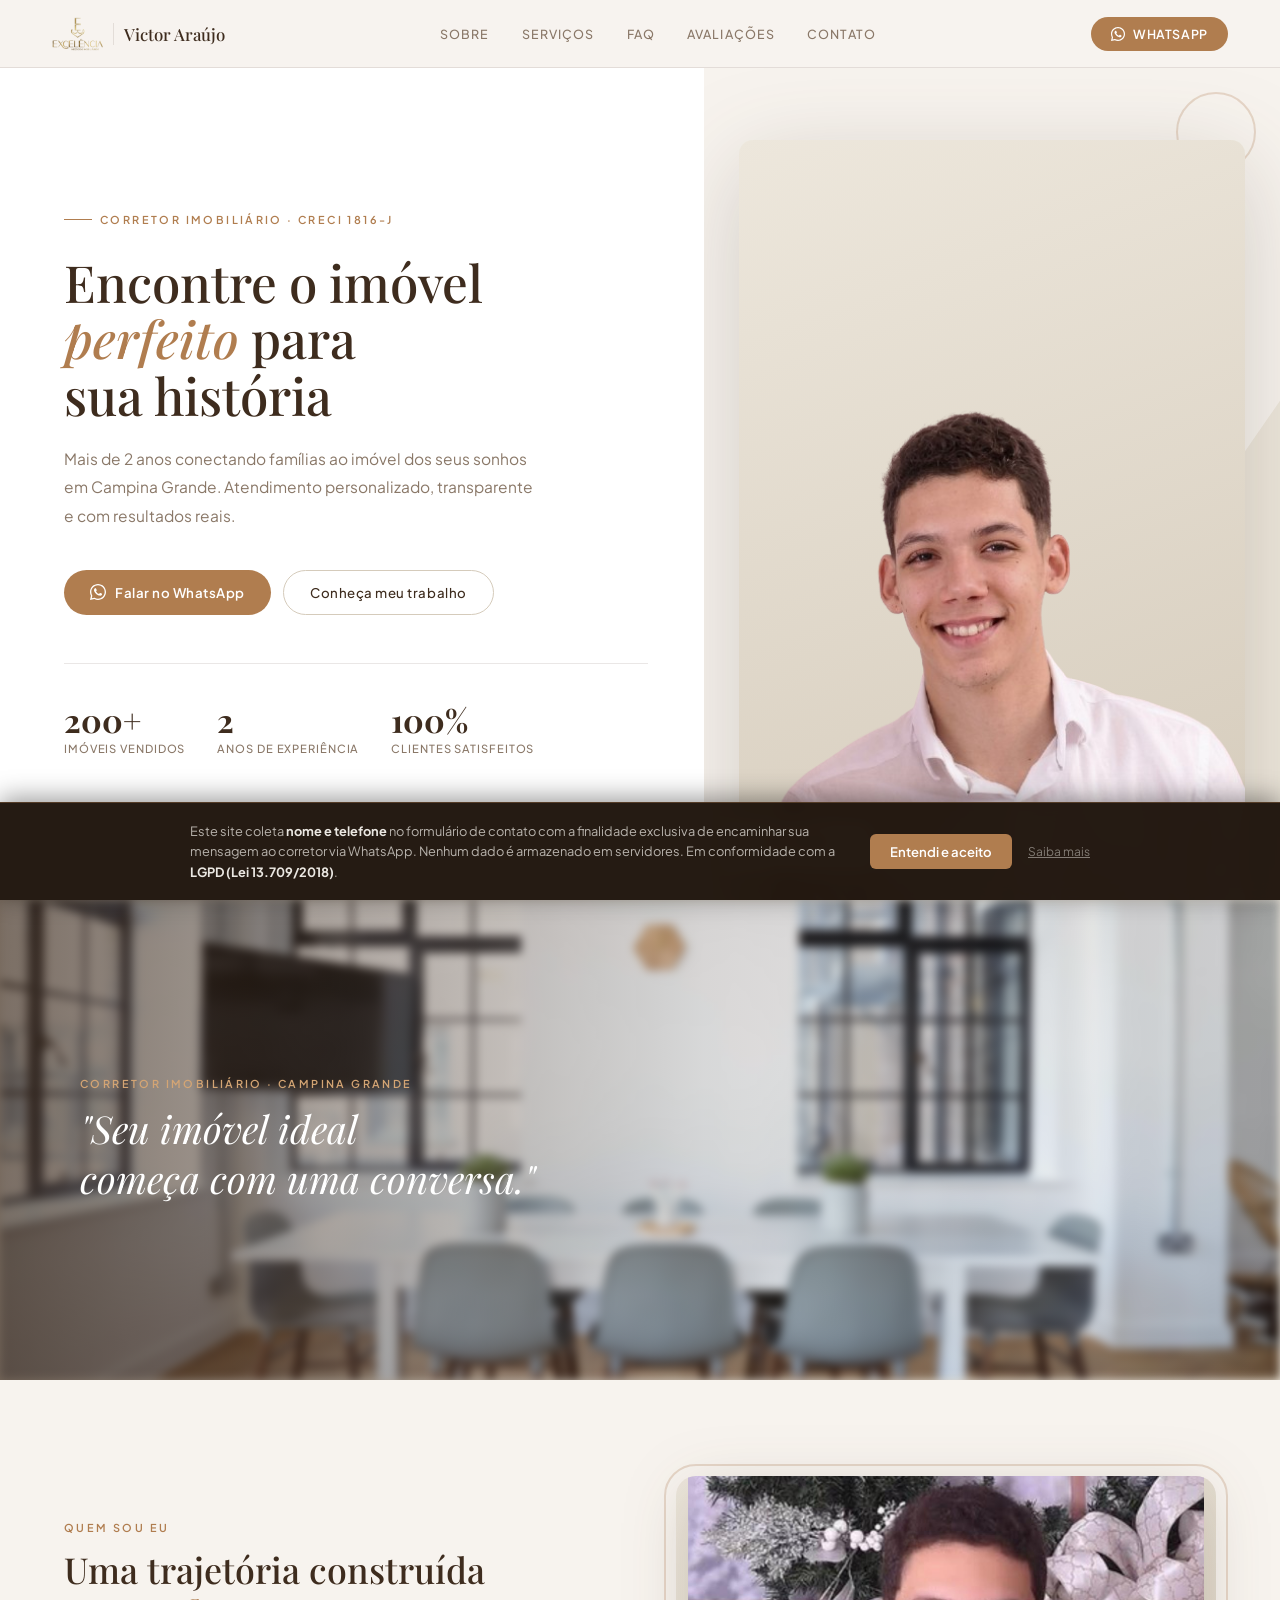
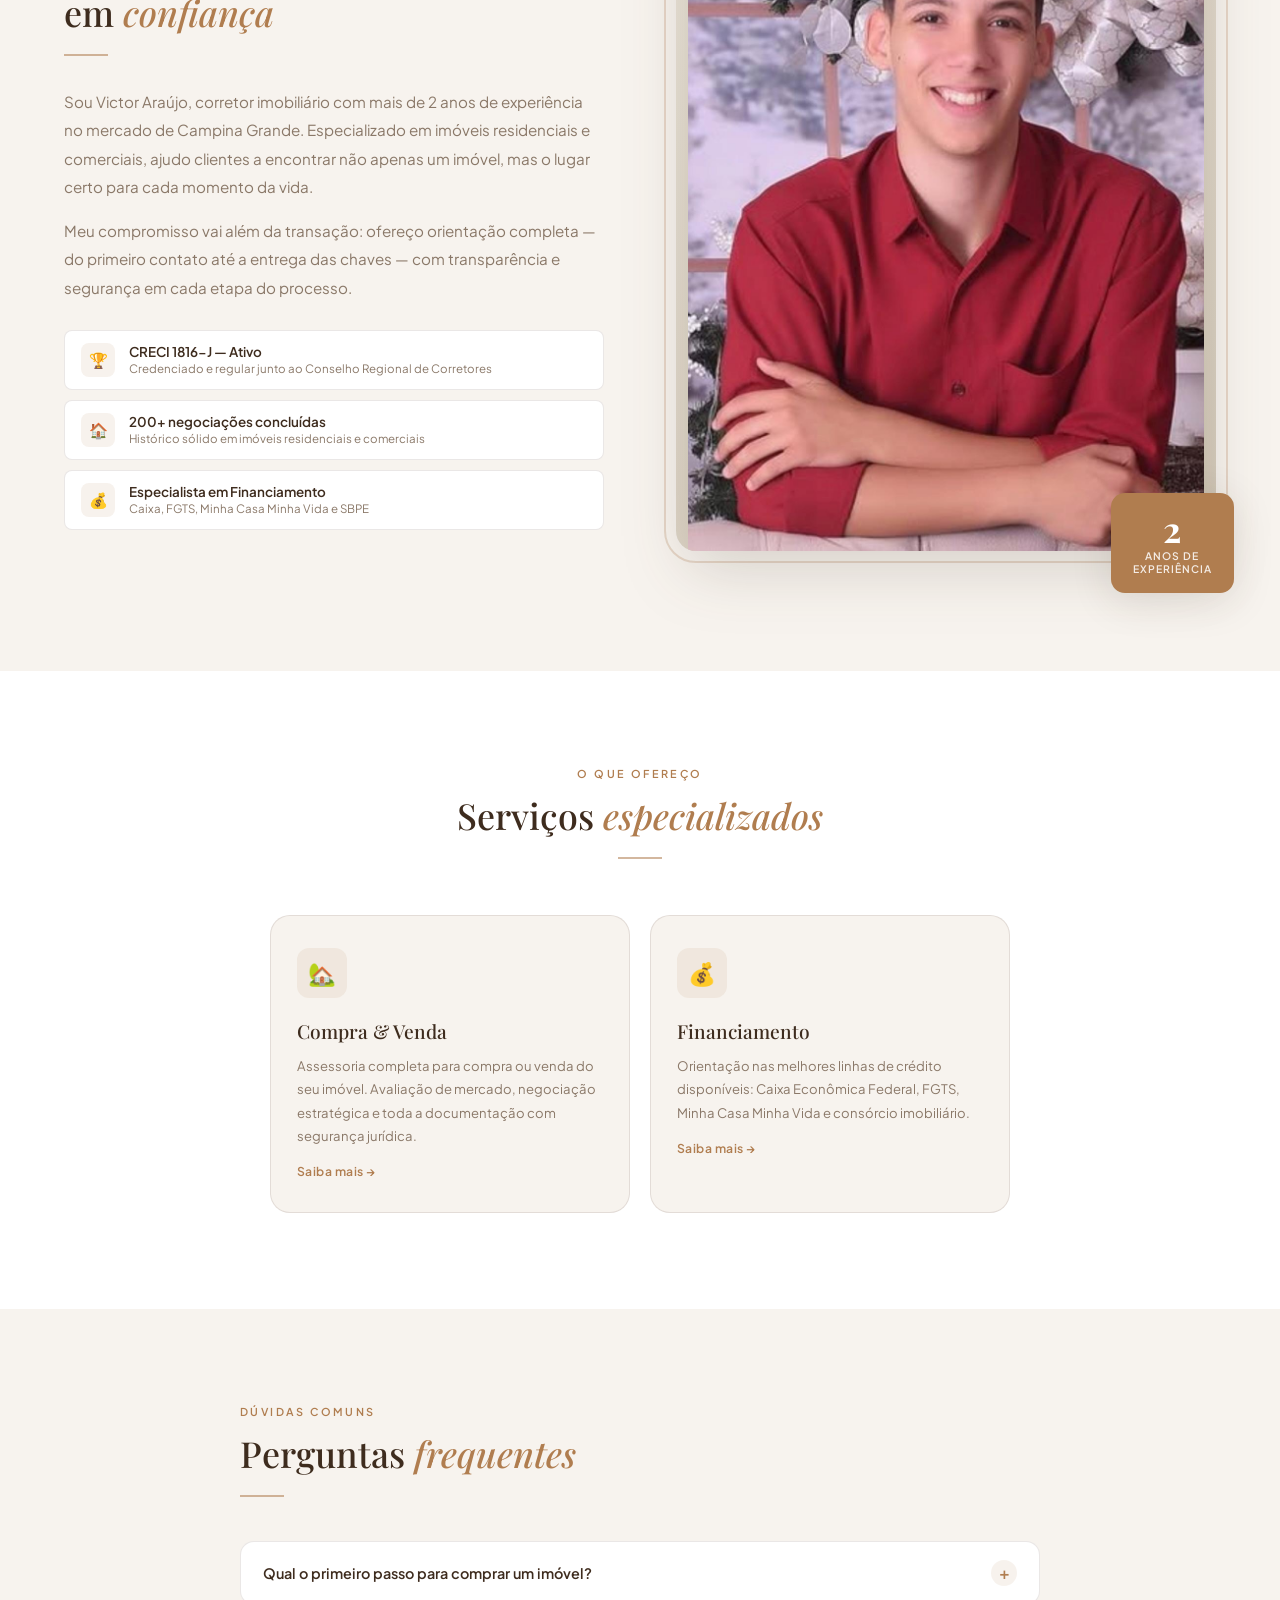
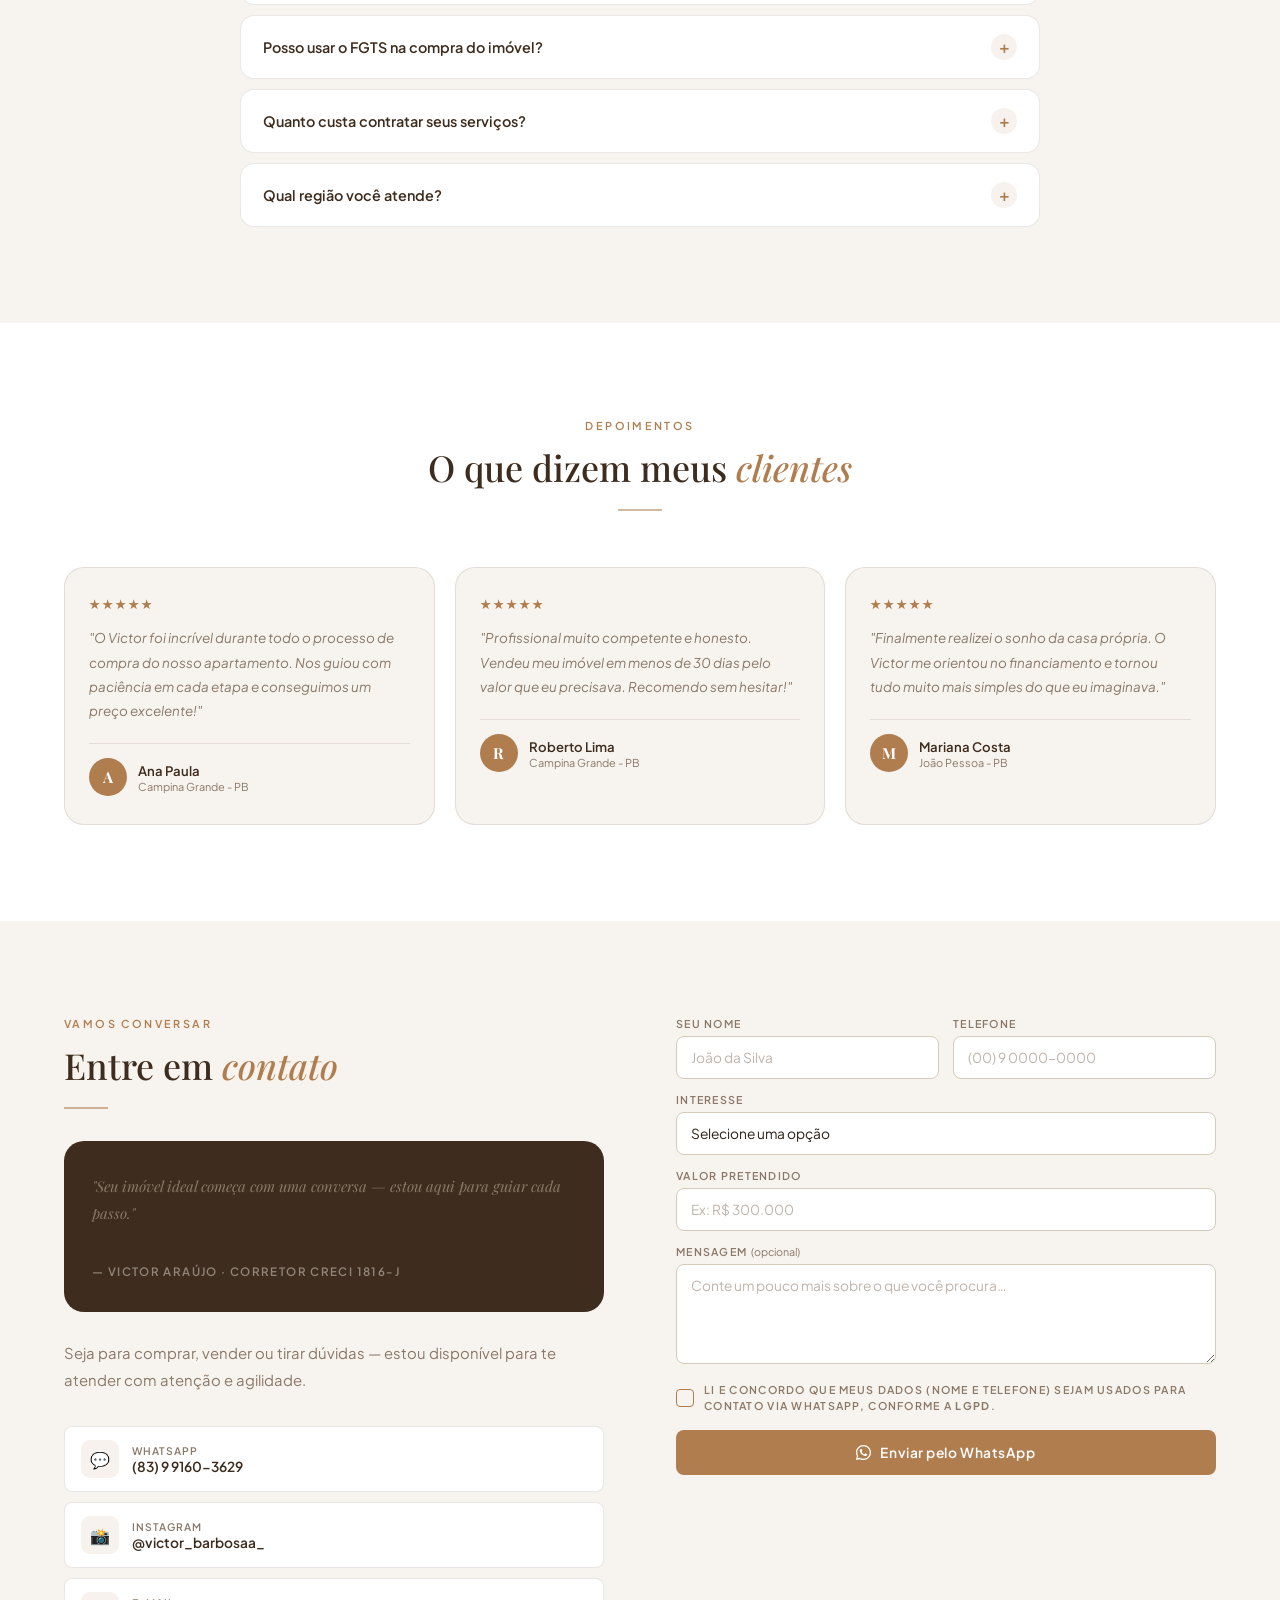
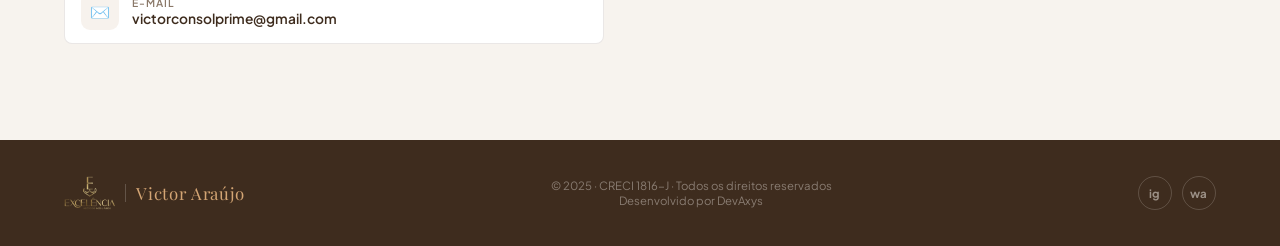
==== commit 36f1ab0d: "logo head & footer" ====
--- a/index.html
+++ b/index.html
@@ -741,13 +741,10 @@
   ══════════════════════════════════════════════════════════ -->
   <footer role="contentinfo">
     <div class="footer-brand">
-      <!-- ── SLOT LOGO DA EMPRESA NO FOOTER ──
-           COMO USAR: substitua o <span> por:
-           <img class="footer-logo-slot" src="logo-white.png" alt="Imobiliária" height="28"> -->
-      <span class="footer-logo-slot" aria-label="Espaço para logo">Logo Empresa</span>
+      <img src="img/logo excelencia.png" alt="Logo da empresa">
       <div class="footer-div" aria-hidden="true"></div>
       <span class="footer-name" id="display-footer-nome"></span>
-    </div>
+    </div> 
 
     <!-- Copyright — PERSONALIZE: atualize o ano conforme necessário -->
     <div>
--- a/Style.css
+++ b/Style.css
@@ -107,7 +107,7 @@
 
     /* Wrapper do slot de logo da empresa
        COMO USAR: substitua o <span> por <img src="logo.png" alt="Imobiliária"> */
-    .nav-logo-empresa { height: 34px; width: auto; display: flex; align-items: center; }
+    .nav-logo-empresa img { height: 34px; width: auto; display: flex; align-items: center; }
 
     /* Placeholder visual enquanto não há logo real — borda tracejada estilo "cole aqui" */
     .nav-logo-placeholder {
@@ -484,7 +484,7 @@
 
     /* Slot de logo no footer — mesmo conceito da nav
        COMO USAR: <img class="footer-logo-slot" src="logo-white.png" alt="Empresa" height="28"> */
-    .footer-logo-slot { height: 28px; padding: 0 10px; background: rgba(247,243,238,.12); border: 1px dashed rgba(247,243,238,.25); border-radius: 6px; font-size: .62rem; font-weight: 600; letter-spacing: .1em; text-transform: uppercase; color: rgba(247,243,238,.45); display: flex; align-items: center; white-space: nowrap; }
+    .footer-brand img { height: 34px; width: auto; display: flex; align-items: center; }
     .footer-div  { width: 1px; height: 18px; background: rgba(247,243,238,.2); } /* divisor vertical */
     .footer-name { font-family: 'Playfair Display', serif; font-size: 1.05rem; color: var(--accent-lt); letter-spacing: .05em; }
     .footer-copy { font-size: .71rem; color: rgba(247,243,238,.4); } /* texto de copyright */
@@ -646,14 +646,14 @@
       display: flex; align-items: center; justify-content: center;
       transition: background .15s, border-color .15s;
       background: transparent;
-      font-size: 13px; font-weight: 700; color: #fff;
-    }
-    /* Marcado: fundo colorido + ✕ */
+      font-size: 13px; font-weight: 600; color: #fff;
+    }
+    /* Marcado: fundo colorido + ✔ */
     .lgpd-check-label input[type="checkbox"]:checked + .chk-box {
       background: var(--accent);
     }
     .lgpd-check-label input[type="checkbox"]:checked + .chk-box::after {
-      content: '✕';
+      content: '✔';
       display: block;
       line-height: 1;
       text-align: center;
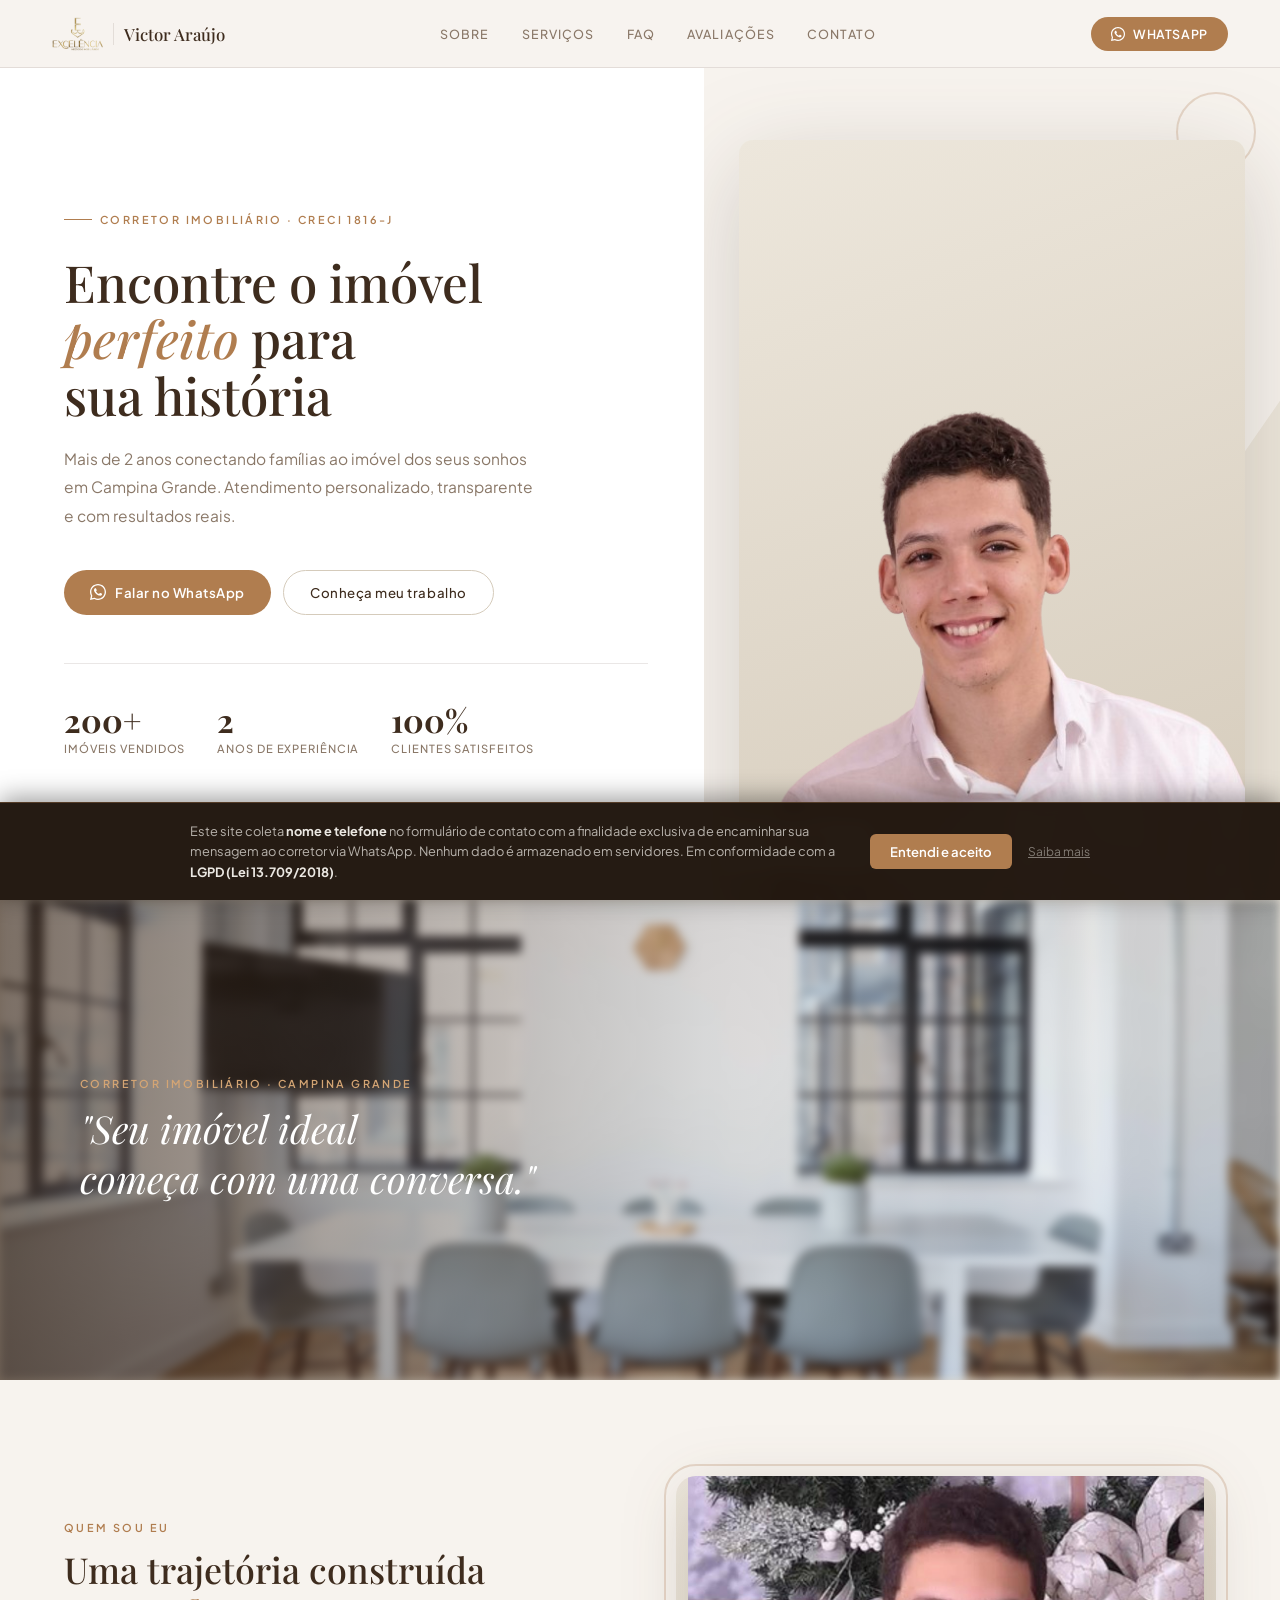
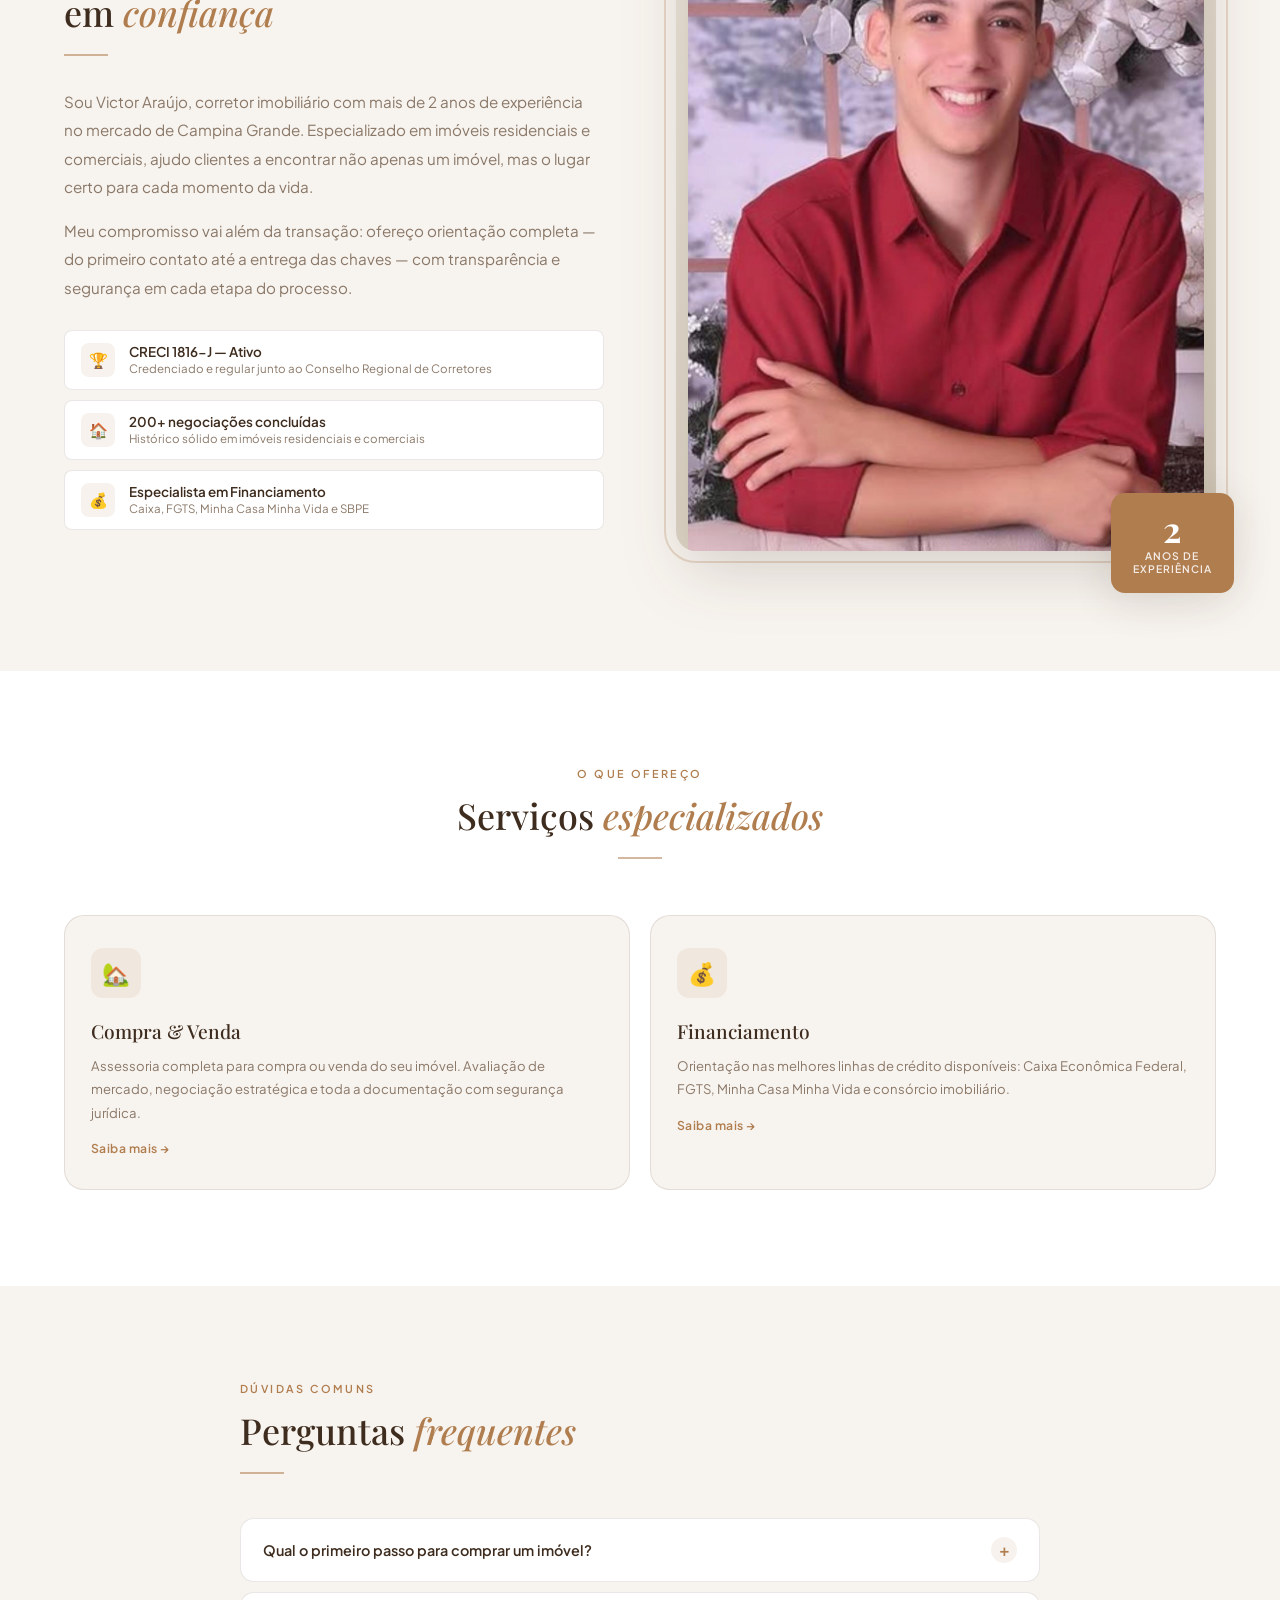
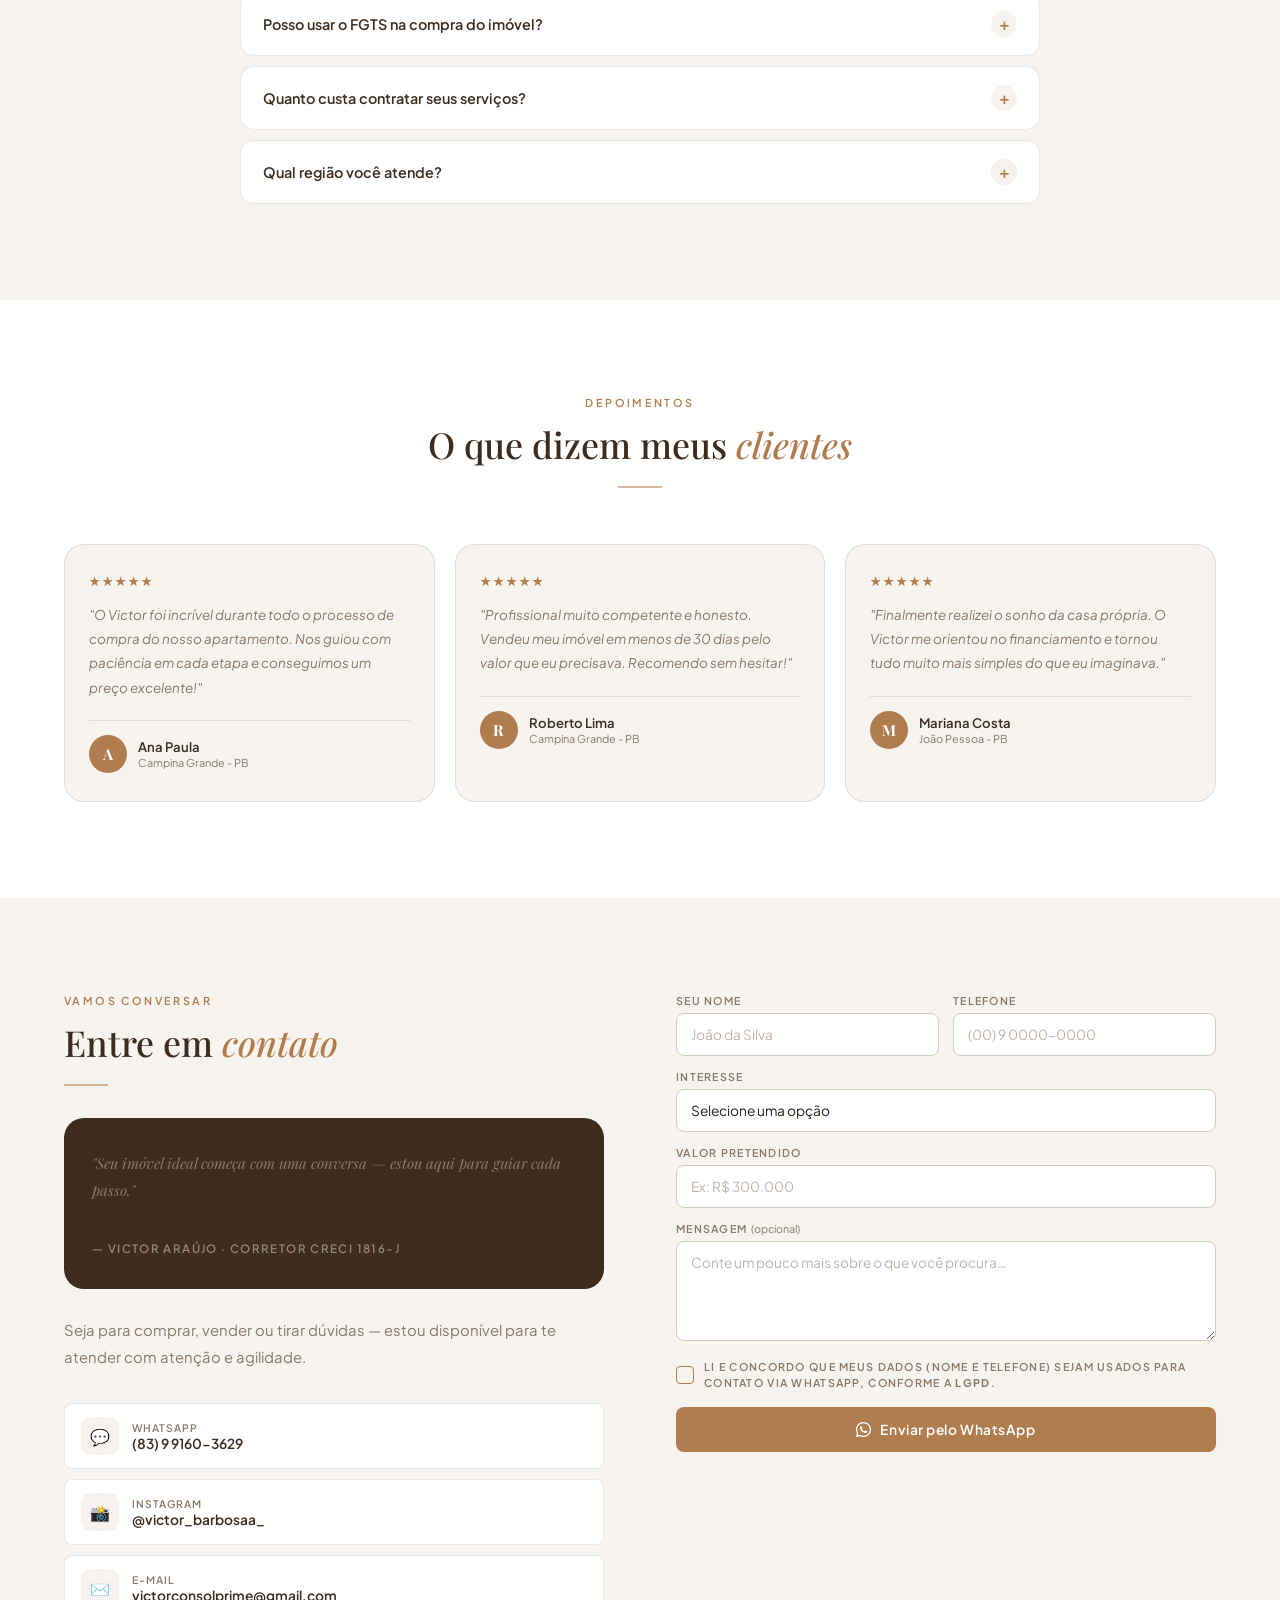
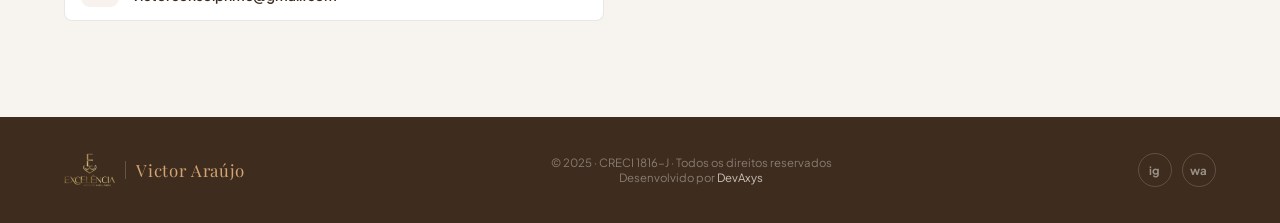
==== commit ede33687: "Footer DevAxys visualization" ====
--- a/index.html
+++ b/index.html
@@ -749,7 +749,7 @@
     <!-- Copyright — PERSONALIZE: atualize o ano conforme necessário -->
     <div>
       <p class="footer-copy" id="display-footer-creci"></p>
-      <p class="footer-copy" style="text-align:center;">Desenvolvido por <a href="https://www.instagram.com/dev_axys" target="_blank" rel="noopener noreferrer" data-static>DevAxys</a></p>
+      <p class="footer-copy" style="text-align:center;">Desenvolvido por <a class = "devsite" href="https://www.instagram.com/dev_axys" target="_blank" rel="noopener noreferrer" data-static>DevAxys</a></p>
     </div>
 
     <!-- Links para redes sociais -->
--- a/Style.css
+++ b/Style.css
@@ -371,7 +371,7 @@
 
     /* Grade de 3 colunas iguais */
     .services-grid { display: grid; grid-template-columns: repeat(3, 1fr); gap: 20px; justify-items: center; }
-    .services-grid:has(.service-card:nth-child(2):last-child) { grid-template-columns: repeat(2, minmax(0, 360px)); justify-content: center; }
+    .services-grid:has(.service-card:nth-child(2):last-child) { grid-template-columns: repeat(2, minmax(0, 630px)); justify-content: center; }
 
     /* Card individual de serviço */
     .service-card { padding: 32px 26px; border-radius: var(--r-lg); background: var(--sand); border: 1px solid var(--border); transition: transform .3s, box-shadow .3s, border-color .3s; }
@@ -484,10 +484,13 @@
 
     /* Slot de logo no footer — mesmo conceito da nav
        COMO USAR: <img class="footer-logo-slot" src="logo-white.png" alt="Empresa" height="28"> */
+    .devsite{color: rgba(247,243,238,.4)}
     .footer-brand img { height: 34px; width: auto; display: flex; align-items: center; }
     .footer-div  { width: 1px; height: 18px; background: rgba(247,243,238,.2); } /* divisor vertical */
     .footer-name { font-family: 'Playfair Display', serif; font-size: 1.05rem; color: var(--accent-lt); letter-spacing: .05em; }
     .footer-copy { font-size: .71rem; color: rgba(247,243,238,.4); } /* texto de copyright */
+    .devsite { color: rgba(247,243,238,.75); transition: color .2s; }
+    .devsite:hover { color: #fff; }
     .footer-social { display: flex; gap: 10px; } /* ícones sociais */
     .soc { width: 34px; height: 34px; border-radius: 50%; border: 1px solid rgba(247,243,238,.18); display: flex; align-items: center; justify-content: center; font-size: .72rem; font-weight: 700; color: rgba(247,243,238,.5); transition: border-color .25s, color .25s; }
     .soc:hover { border-color: var(--accent-lt); color: var(--accent-lt); }
